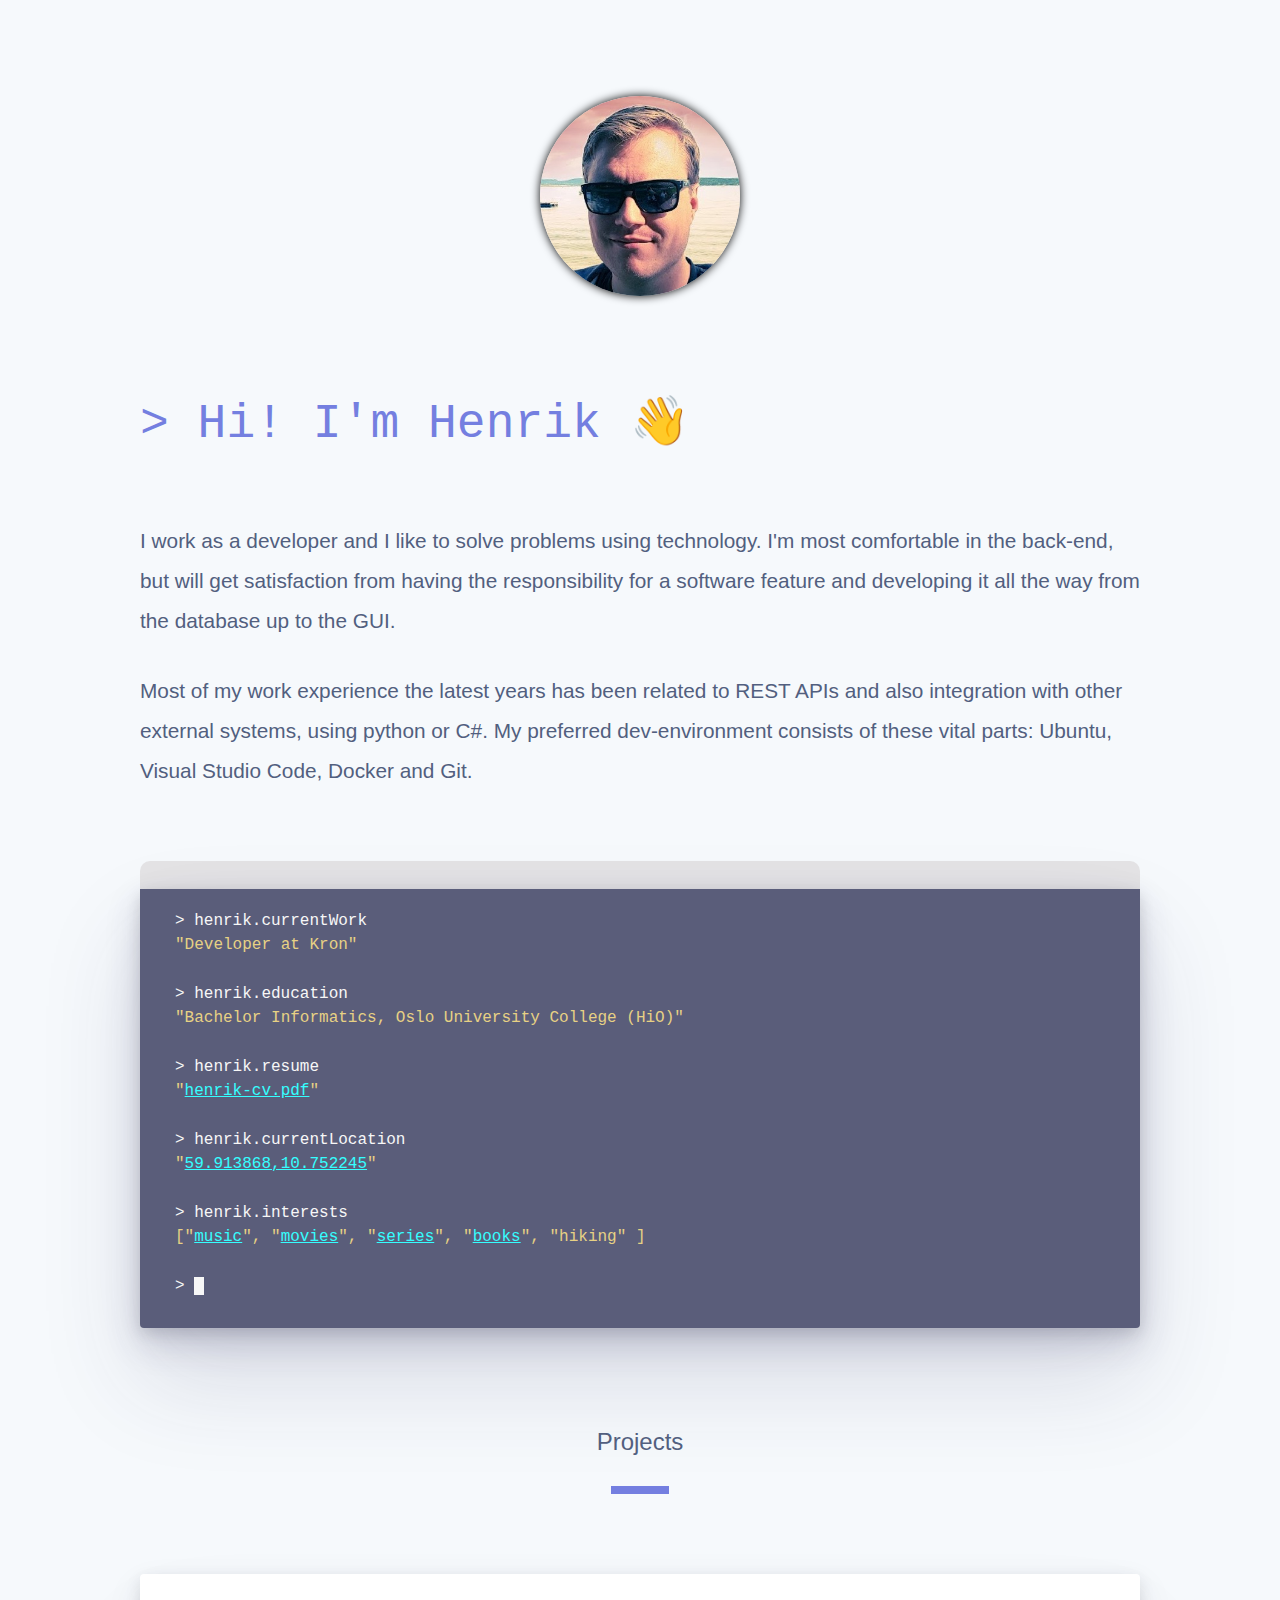
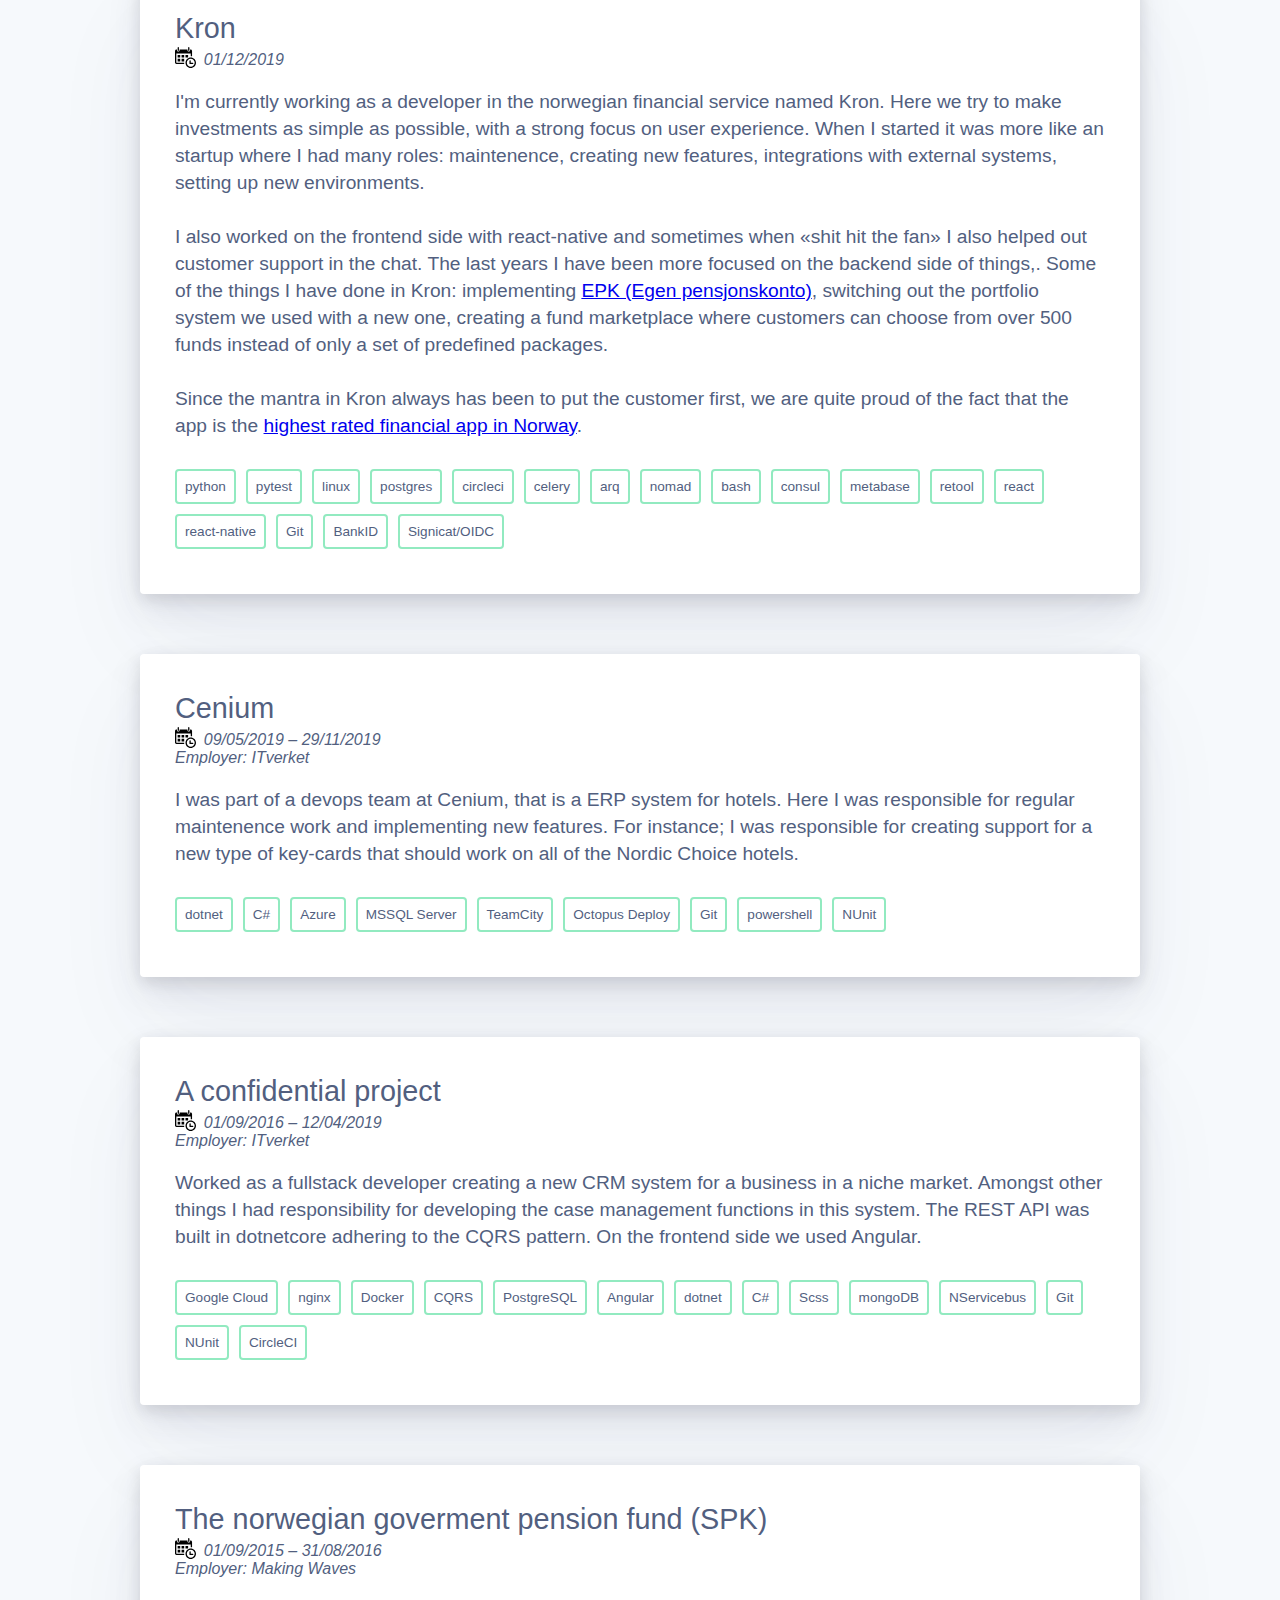
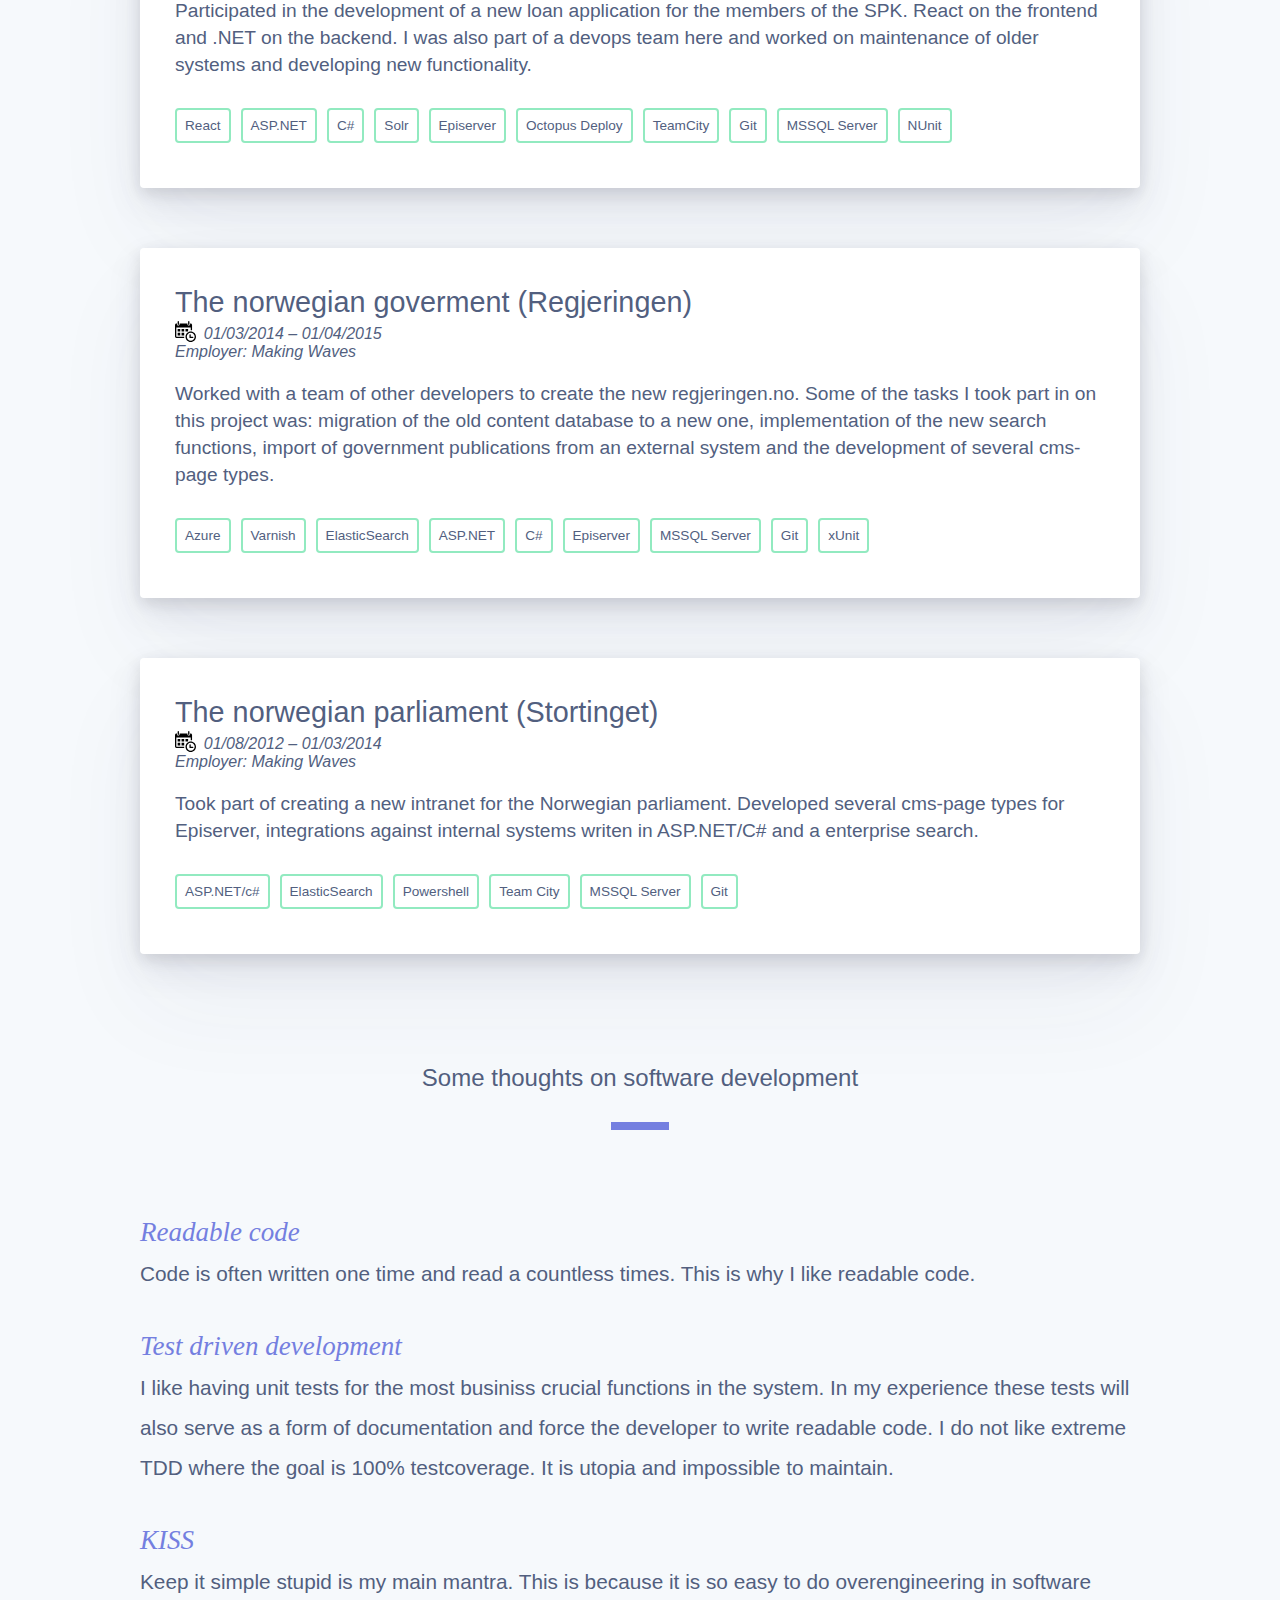
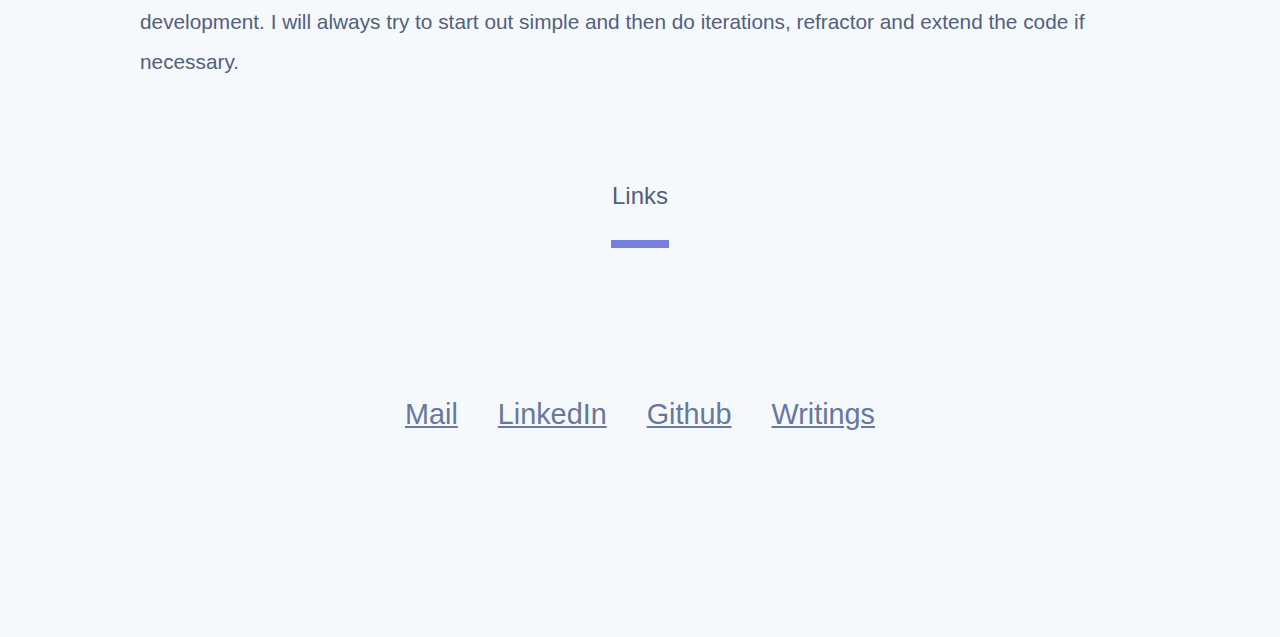
==== index.html @ 78d70c30 "new build of static content" ====
<!doctype html><html lang="en"><head><script async src="https://www.googletagmanager.com/gtag/js?id=UA-155732908-1"></script><script>function gtag(){dataLayer.push(arguments)}window.dataLayer=window.dataLayer||[],gtag("js",new Date),gtag("config","UA-155732908-1")</script><meta charset="utf-8"/><link rel="shortcut icon" href="/favicon.ico"/><meta name="viewport" content="width=device-width,initial-scale=1"/><meta name="theme-color" content="#000000"/><meta name="description" content="Henrik Molnes"/><link rel="apple-touch-icon" href="logo192.png"/><link rel="manifest" href="/manifest.json"/><title>Henrik Molnes</title><link href="/static/css/main.7a5c6216.chunk.css" rel="stylesheet"></head><body><noscript>You need to enable JavaScript to run this app.</noscript><div id="root"></div><script>!function(a){function e(e){for(var r,t,n=e[0],o=e[1],u=e[2],p=0,l=[];p<n.length;p++)t=n[p],Object.prototype.hasOwnProperty.call(i,t)&&i[t]&&l.push(i[t][0]),i[t]=0;for(r in o)Object.prototype.hasOwnProperty.call(o,r)&&(a[r]=o[r]);for(s&&s(e);l.length;)l.shift()();return c.push.apply(c,u||[]),f()}function f(){for(var e,r=0;r<c.length;r++){for(var t=c[r],n=!0,o=1;o<t.length;o++){var u=t[o];0!==i[u]&&(n=!1)}n&&(c.splice(r--,1),e=p(p.s=t[0]))}return e}var t={},i={1:0},c=[];function p(e){if(t[e])return t[e].exports;var r=t[e]={i:e,l:!1,exports:{}};return a[e].call(r.exports,r,r.exports,p),r.l=!0,r.exports}p.m=a,p.c=t,p.d=function(e,r,t){p.o(e,r)||Object.defineProperty(e,r,{enumerable:!0,get:t})},p.r=function(e){"undefined"!=typeof Symbol&&Symbol.toStringTag&&Object.defineProperty(e,Symbol.toStringTag,{value:"Module"}),Object.defineProperty(e,"__esModule",{value:!0})},p.t=function(r,e){if(1&e&&(r=p(r)),8&e)return r;if(4&e&&"object"==typeof r&&r&&r.__esModule)return r;var t=Object.create(null);if(p.r(t),Object.defineProperty(t,"default",{enumerable:!0,value:r}),2&e&&"string"!=typeof r)for(var n in r)p.d(t,n,function(e){return r[e]}.bind(null,n));return t},p.n=function(e){var r=e&&e.__esModule?function(){return e.default}:function(){return e};return p.d(r,"a",r),r},p.o=function(e,r){return Object.prototype.hasOwnProperty.call(e,r)},p.p="/";var r=window["webpackJsonpmy-app"]=window["webpackJsonpmy-app"]||[],n=r.push.bind(r);r.push=e,r=r.slice();for(var o=0;o<r.length;o++)e(r[o]);var s=n;f()}([])</script><script src="/static/js/2.5d65bece.chunk.js"></script><script src="/static/js/main.c2dc3119.chunk.js"></script></body></html>
---- static/css/main.7a5c6216.chunk.css ----
body{background-color:#f6f9fc}.App{max-width:1000px;margin:0 auto;padding:0 40px}@media (min-width:320px) and (max-width:480px){.App{padding:0 15px}}.header{font-family:Monaco,Consolas,Lucida Console,monospace;font-size:3em;color:#747fe0;margin-bottom:7%}.intro,.intro>p{font-family:Camphor,Open Sans,Segoe UI,sans-serif;font-weight:400;line-height:40px;color:#525f7f;margin:80px 0}.intro{font-size:1.3em}.intro-sub{font-weight:400;font-size:1.3em;line-height:40px}.intro-sub,h2{font-family:Camphor,Open Sans,Segoe UI,sans-serif;color:#525f7f}h2{font-weight:500;font-size:1.5em;text-align:center;padding-top:50px;margin-top:50px;margin-bottom:80px}h2:after{content:" ";border:4px solid #747fe0;display:block;margin:30px auto 0;width:50px}.face{border-radius:50%;width:20%;display:block;margin:6em auto;box-shadow:0 0 10px #000}@media (min-width:320px) and (max-width:480px){.face{width:45%;margin-top:4em}}@media (min-width:481px) and (max-width:1000px){.face{width:30%;margin-top:4em}}.face:hover{-webkit-filter:blur(5px);filter:blur(5px)}.intro-sub>h3{color:#747fe0;font-family:"Droid serif",serif;font-size:1.3em;font-weight:400;font-style:italic;line-height:44px}.terminal{margin-top:7%}.terminal-header{height:28px;background-color:#e4e3e5;border-radius:10px 10px 0 0;display:flex;justify-content:flex-start;align-items:center}.terminal-container{background-color:#5a5d7a;border-radius:0 0 4px 4px;box-shadow:0 50px 100px rgba(50,50,93,.15),0 15px 35px rgba(50,50,93,.2),0 5px 15px rgba(0,0,0,.12);font-family:Monaco,Consolas,Lucida Console,monospace;padding-bottom:.5%;padding-top:2%}.terminal-line{margin-bottom:25px;margin-left:35px;margin-right:35px;line-height:24px}.terminal-command:before{content:">\A0"}.terminal-command{color:#f7f7f7}.terminal-print{color:#e7d184}.terminal-print a{color:#35feff}.terminal-print a:hover{color:#747fe0}.char{background:#f7f7f7;-webkit-animation:blinker 1.2s linear infinite;animation:blinker 1.2s linear infinite}@-webkit-keyframes blinker{50%{opacity:0}}@keyframes blinker{50%{opacity:0}}.projects{font-family:Camphor,Open Sans,Segoe UI,sans-serif}.project{position:relative;flex-direction:row;justify-content:flex-end;margin-bottom:60px;background-color:#fff;border-radius:4px;box-shadow:0 50px 100px rgba(50,50,93,.05),0 15px 35px rgba(50,50,93,.1),0 5px 15px rgba(0,0,0,.1);overflow:hidden;width:100%;padding:35px;box-sizing:border-box}.project .technologies{display:flex;flex-wrap:wrap}.project .technologies span{border-radius:4px;border:2px solid #92eac0;padding:8px;margin-right:10px;margin-bottom:10px;font-family:Camphor,Open Sans,Segoe UI,sans-serif;font-size:.85em;color:#525f7f}p{margin-bottom:30px;line-height:27px;color:#525f7f;font-size:1.2em}.date,.employer{color:#525f7f;font-style:italic;font-size:1em}h3{font-weight:500;font-size:1.8em;line-height:38px;color:#525f7f;margin-top:0;margin-bottom:0}.calendar-icon{width:1.3em;vertical-align:text-bottom;margin-right:.5em}.links{font-family:Camphor,Open Sans,Segoe UI,sans-serif;font-size:1.2em;text-align:center;margin-top:150px;padding-bottom:200px;justify-content:center}.links a{margin-right:2%;text-decoration:underline;font-size:1.5em;margin-left:2%;display:inline-block}.links a,.links a:visited{color:#68779d}.links a:hover{color:#747fe0;-webkit-text-decoration-style:double;text-decoration-style:double}.links a:active{color:#000}.links div{margin-bottom:3%}
/*# sourceMappingURL=main.7a5c6216.chunk.css.map */
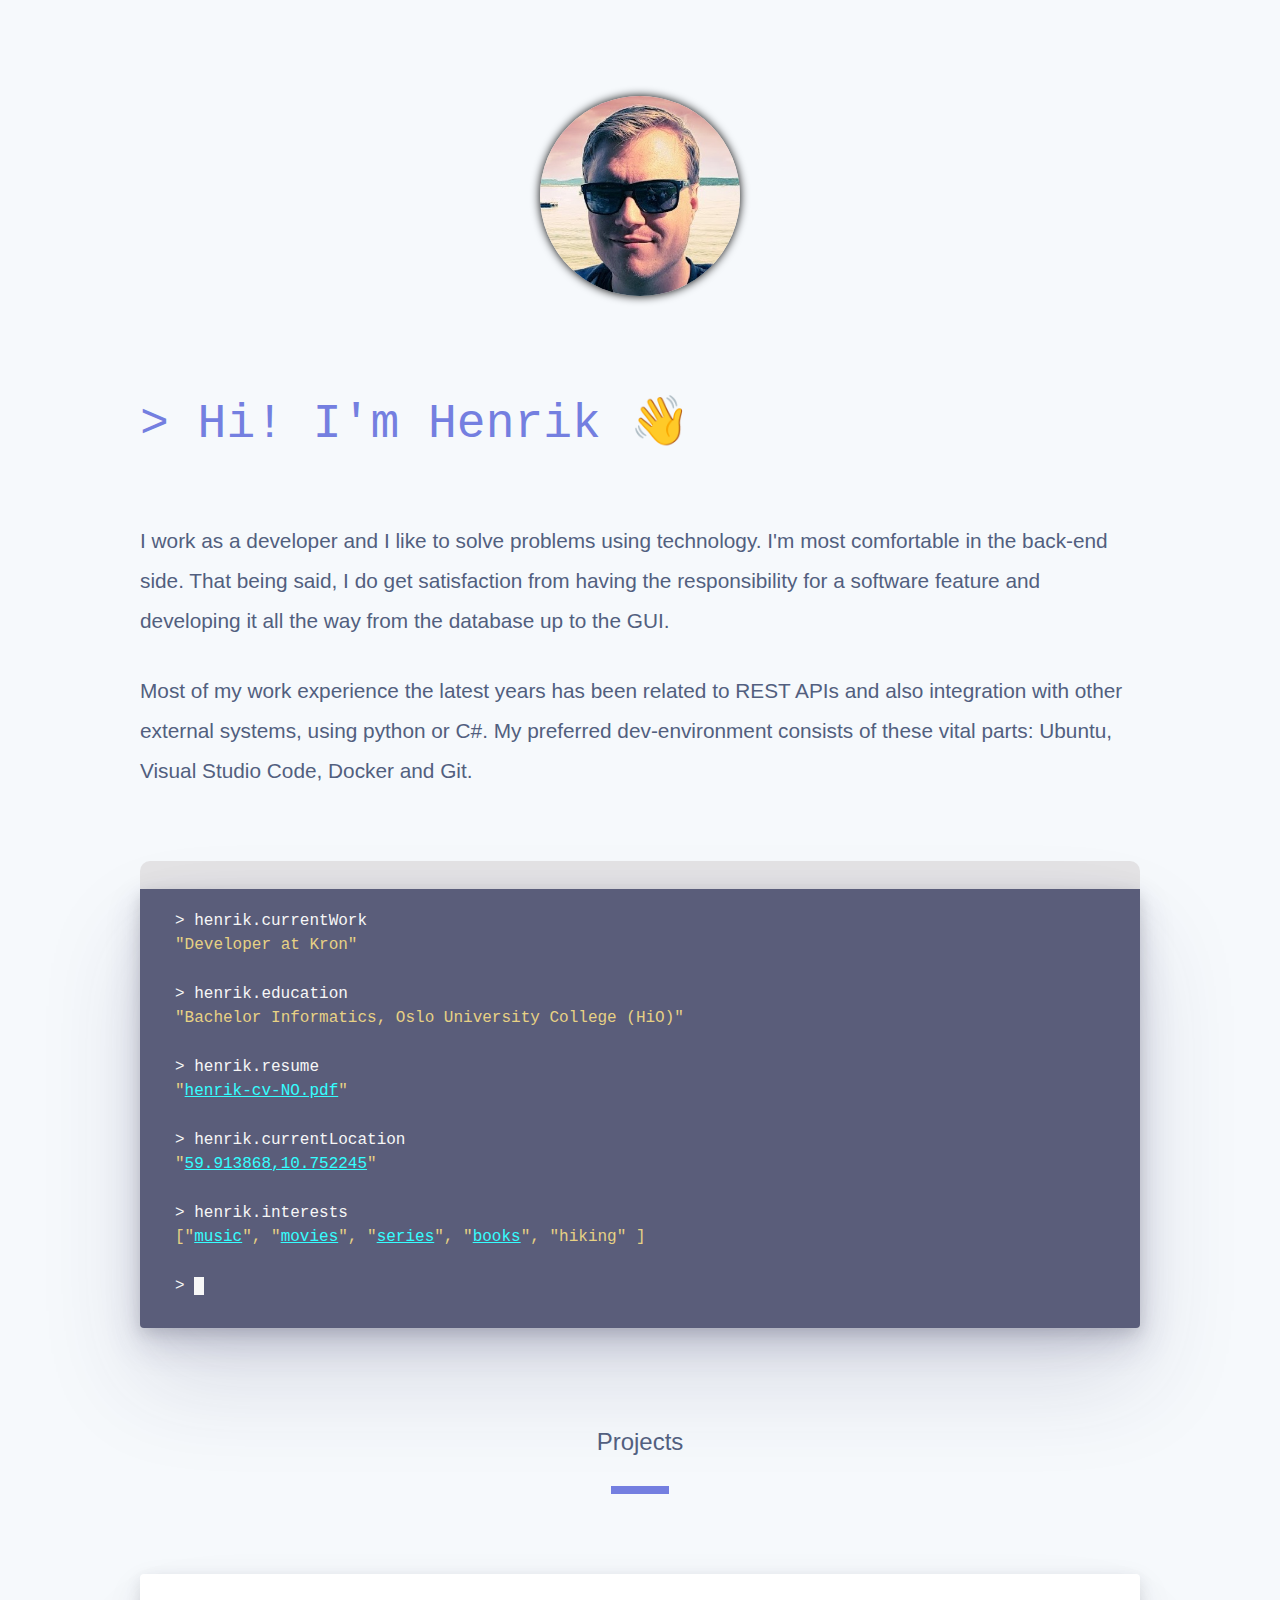
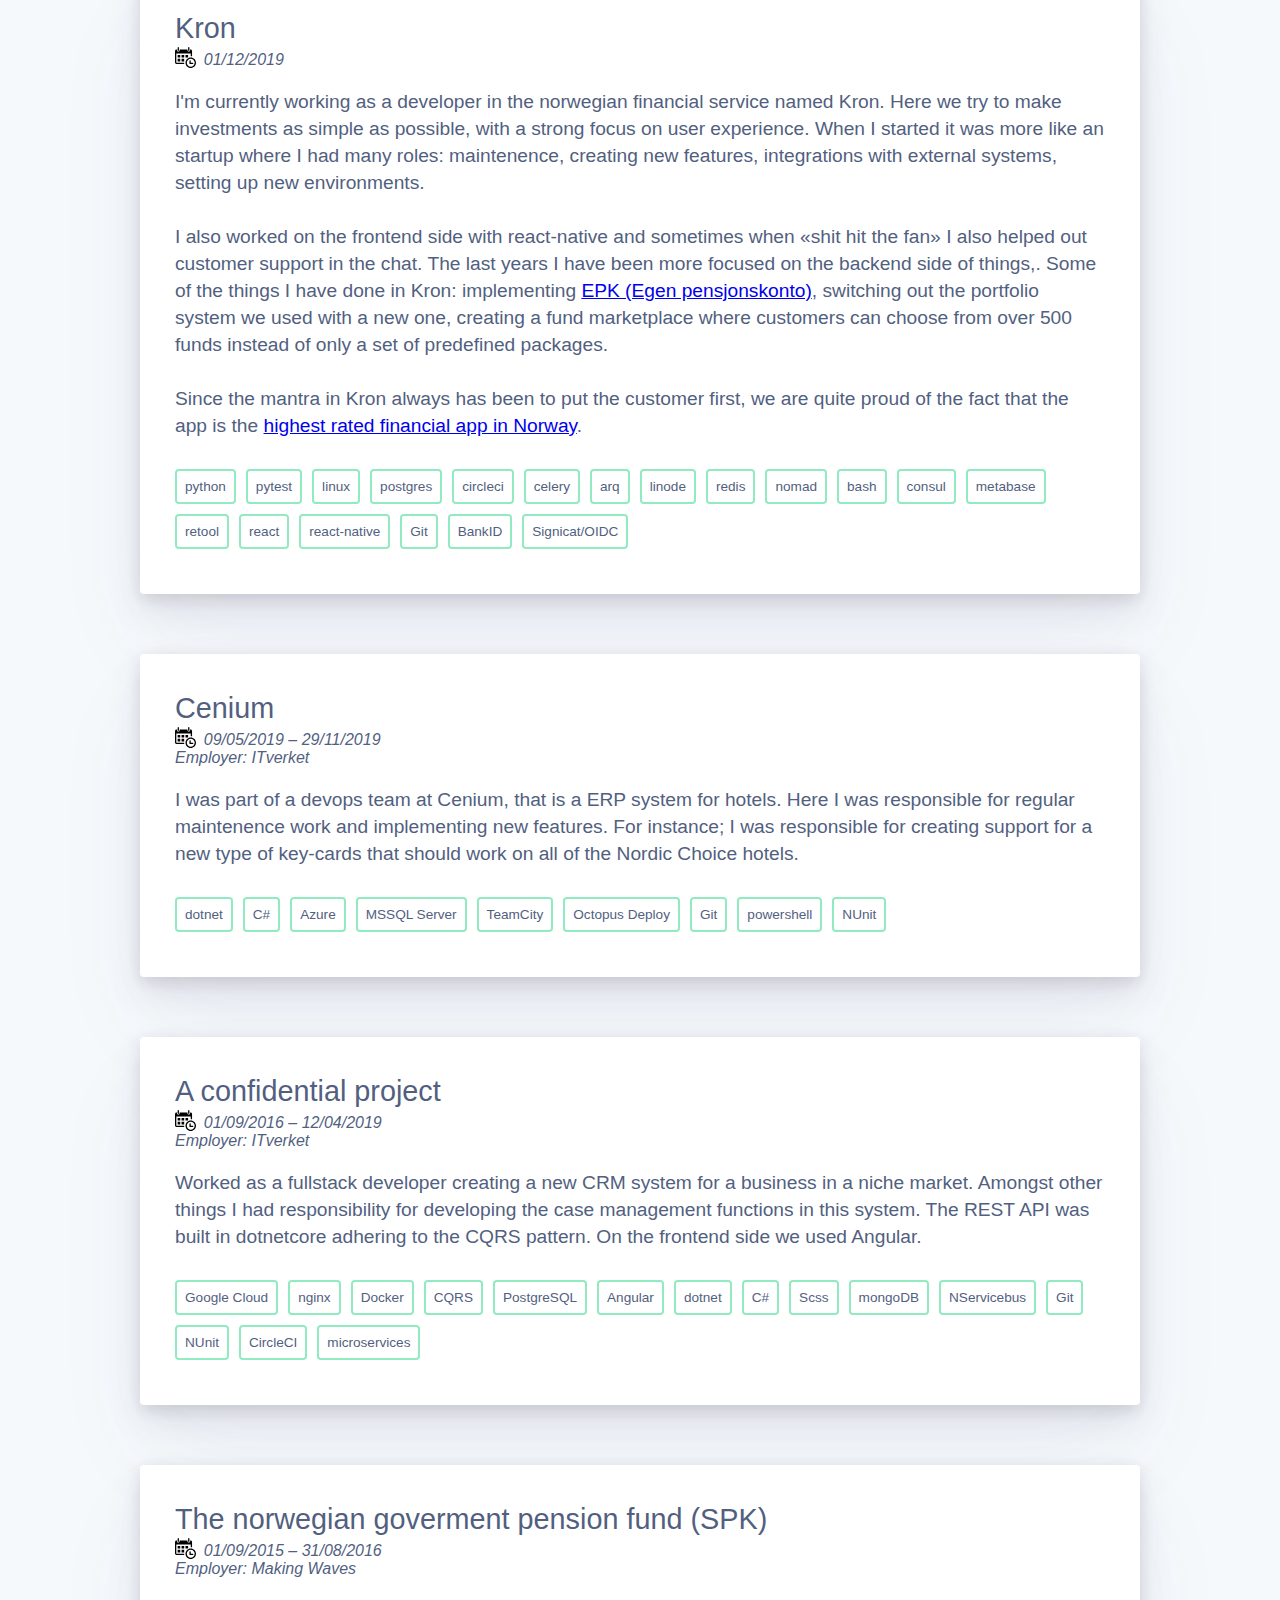
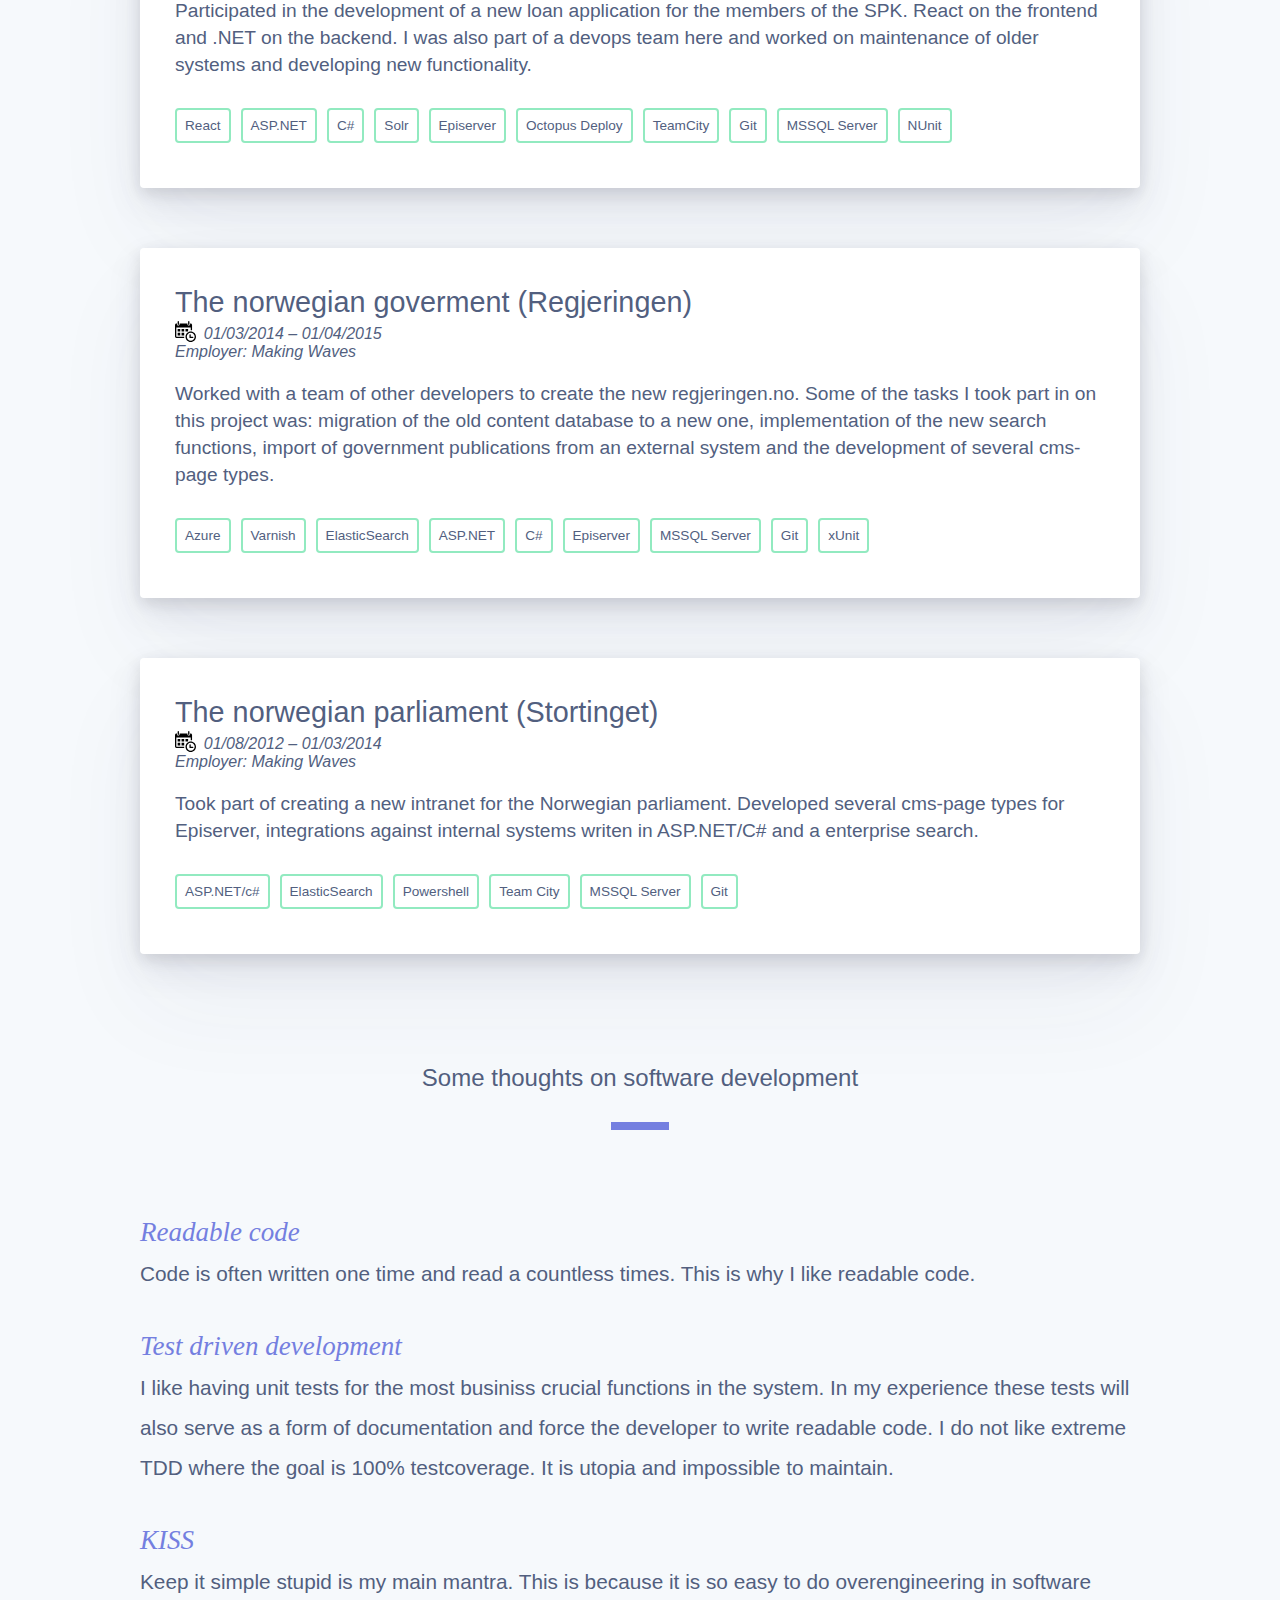
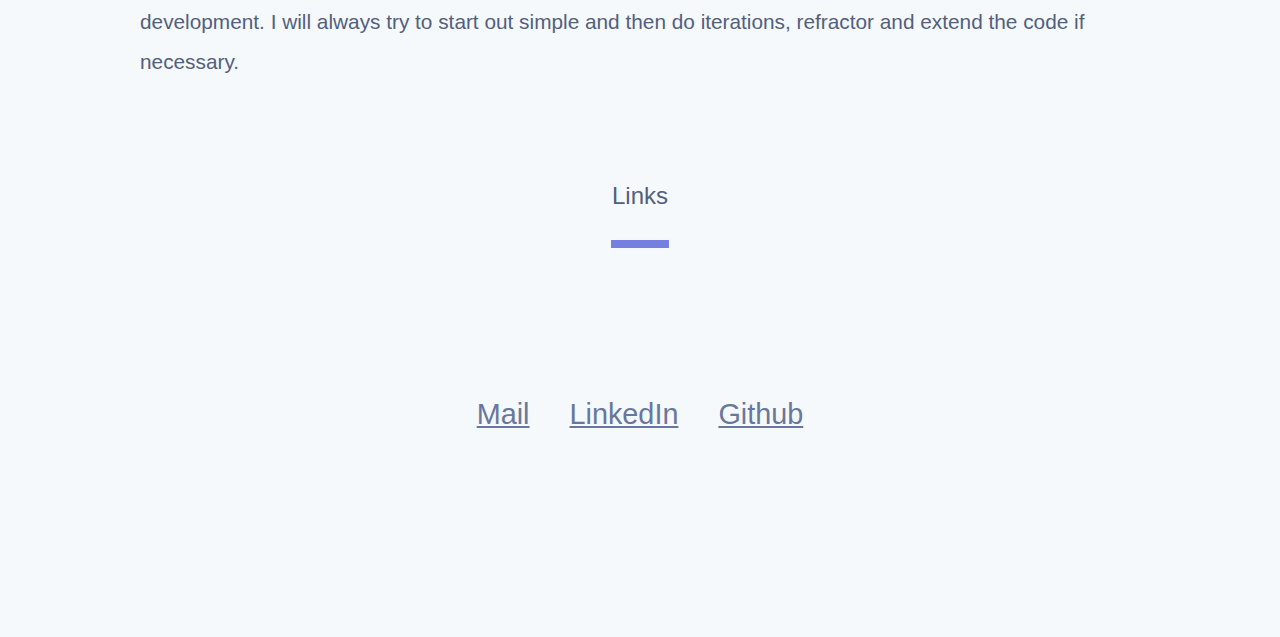
==== commit e6c99e5d: "new build of static content" ====
--- a/index.html
+++ b/index.html
@@ -1 +1 @@
-<!doctype html><html lang="en"><head><script async src="https://www.googletagmanager.com/gtag/js?id=UA-155732908-1"></script><script>function gtag(){dataLayer.push(arguments)}window.dataLayer=window.dataLayer||[],gtag("js",new Date),gtag("config","UA-155732908-1")</script><meta charset="utf-8"/><link rel="shortcut icon" href="/favicon.ico"/><meta name="viewport" content="width=device-width,initial-scale=1"/><meta name="theme-color" content="#000000"/><meta name="description" content="Henrik Molnes"/><link rel="apple-touch-icon" href="logo192.png"/><link rel="manifest" href="/manifest.json"/><title>Henrik Molnes</title><link href="/static/css/main.7a5c6216.chunk.css" rel="stylesheet"></head><body><noscript>You need to enable JavaScript to run this app.</noscript><div id="root"></div><script>!function(a){function e(e){for(var r,t,n=e[0],o=e[1],u=e[2],p=0,l=[];p<n.length;p++)t=n[p],Object.prototype.hasOwnProperty.call(i,t)&&i[t]&&l.push(i[t][0]),i[t]=0;for(r in o)Object.prototype.hasOwnProperty.call(o,r)&&(a[r]=o[r]);for(s&&s(e);l.length;)l.shift()();return c.push.apply(c,u||[]),f()}function f(){for(var e,r=0;r<c.length;r++){for(var t=c[r],n=!0,o=1;o<t.length;o++){var u=t[o];0!==i[u]&&(n=!1)}n&&(c.splice(r--,1),e=p(p.s=t[0]))}return e}var t={},i={1:0},c=[];function p(e){if(t[e])return t[e].exports;var r=t[e]={i:e,l:!1,exports:{}};return a[e].call(r.exports,r,r.exports,p),r.l=!0,r.exports}p.m=a,p.c=t,p.d=function(e,r,t){p.o(e,r)||Object.defineProperty(e,r,{enumerable:!0,get:t})},p.r=function(e){"undefined"!=typeof Symbol&&Symbol.toStringTag&&Object.defineProperty(e,Symbol.toStringTag,{value:"Module"}),Object.defineProperty(e,"__esModule",{value:!0})},p.t=function(r,e){if(1&e&&(r=p(r)),8&e)return r;if(4&e&&"object"==typeof r&&r&&r.__esModule)return r;var t=Object.create(null);if(p.r(t),Object.defineProperty(t,"default",{enumerable:!0,value:r}),2&e&&"string"!=typeof r)for(var n in r)p.d(t,n,function(e){return r[e]}.bind(null,n));return t},p.n=function(e){var r=e&&e.__esModule?function(){return e.default}:function(){return e};return p.d(r,"a",r),r},p.o=function(e,r){return Object.prototype.hasOwnProperty.call(e,r)},p.p="/";var r=window["webpackJsonpmy-app"]=window["webpackJsonpmy-app"]||[],n=r.push.bind(r);r.push=e,r=r.slice();for(var o=0;o<r.length;o++)e(r[o]);var s=n;f()}([])</script><script src="/static/js/2.5d65bece.chunk.js"></script><script src="/static/js/main.c2dc3119.chunk.js"></script></body></html>+<!doctype html><html lang="en"><head><script async src="https://www.googletagmanager.com/gtag/js?id=UA-155732908-1"></script><script>function gtag(){dataLayer.push(arguments)}window.dataLayer=window.dataLayer||[],gtag("js",new Date),gtag("config","UA-155732908-1")</script><meta charset="utf-8"/><link rel="shortcut icon" href="/favicon.ico"/><meta name="viewport" content="width=device-width,initial-scale=1"/><meta name="theme-color" content="#000000"/><meta name="description" content="Henrik Molnes"/><link rel="apple-touch-icon" href="logo192.png"/><link rel="manifest" href="/manifest.json"/><title>Henrik Molnes</title><link href="/static/css/main.7a5c6216.chunk.css" rel="stylesheet"></head><body><noscript>You need to enable JavaScript to run this app.</noscript><div id="root"></div><script>!function(a){function e(e){for(var r,t,n=e[0],o=e[1],u=e[2],p=0,l=[];p<n.length;p++)t=n[p],Object.prototype.hasOwnProperty.call(i,t)&&i[t]&&l.push(i[t][0]),i[t]=0;for(r in o)Object.prototype.hasOwnProperty.call(o,r)&&(a[r]=o[r]);for(s&&s(e);l.length;)l.shift()();return c.push.apply(c,u||[]),f()}function f(){for(var e,r=0;r<c.length;r++){for(var t=c[r],n=!0,o=1;o<t.length;o++){var u=t[o];0!==i[u]&&(n=!1)}n&&(c.splice(r--,1),e=p(p.s=t[0]))}return e}var t={},i={1:0},c=[];function p(e){if(t[e])return t[e].exports;var r=t[e]={i:e,l:!1,exports:{}};return a[e].call(r.exports,r,r.exports,p),r.l=!0,r.exports}p.m=a,p.c=t,p.d=function(e,r,t){p.o(e,r)||Object.defineProperty(e,r,{enumerable:!0,get:t})},p.r=function(e){"undefined"!=typeof Symbol&&Symbol.toStringTag&&Object.defineProperty(e,Symbol.toStringTag,{value:"Module"}),Object.defineProperty(e,"__esModule",{value:!0})},p.t=function(r,e){if(1&e&&(r=p(r)),8&e)return r;if(4&e&&"object"==typeof r&&r&&r.__esModule)return r;var t=Object.create(null);if(p.r(t),Object.defineProperty(t,"default",{enumerable:!0,value:r}),2&e&&"string"!=typeof r)for(var n in r)p.d(t,n,function(e){return r[e]}.bind(null,n));return t},p.n=function(e){var r=e&&e.__esModule?function(){return e.default}:function(){return e};return p.d(r,"a",r),r},p.o=function(e,r){return Object.prototype.hasOwnProperty.call(e,r)},p.p="/";var r=window["webpackJsonpmy-app"]=window["webpackJsonpmy-app"]||[],n=r.push.bind(r);r.push=e,r=r.slice();for(var o=0;o<r.length;o++)e(r[o]);var s=n;f()}([])</script><script src="/static/js/2.5d65bece.chunk.js"></script><script src="/static/js/main.3d76c04a.chunk.js"></script></body></html>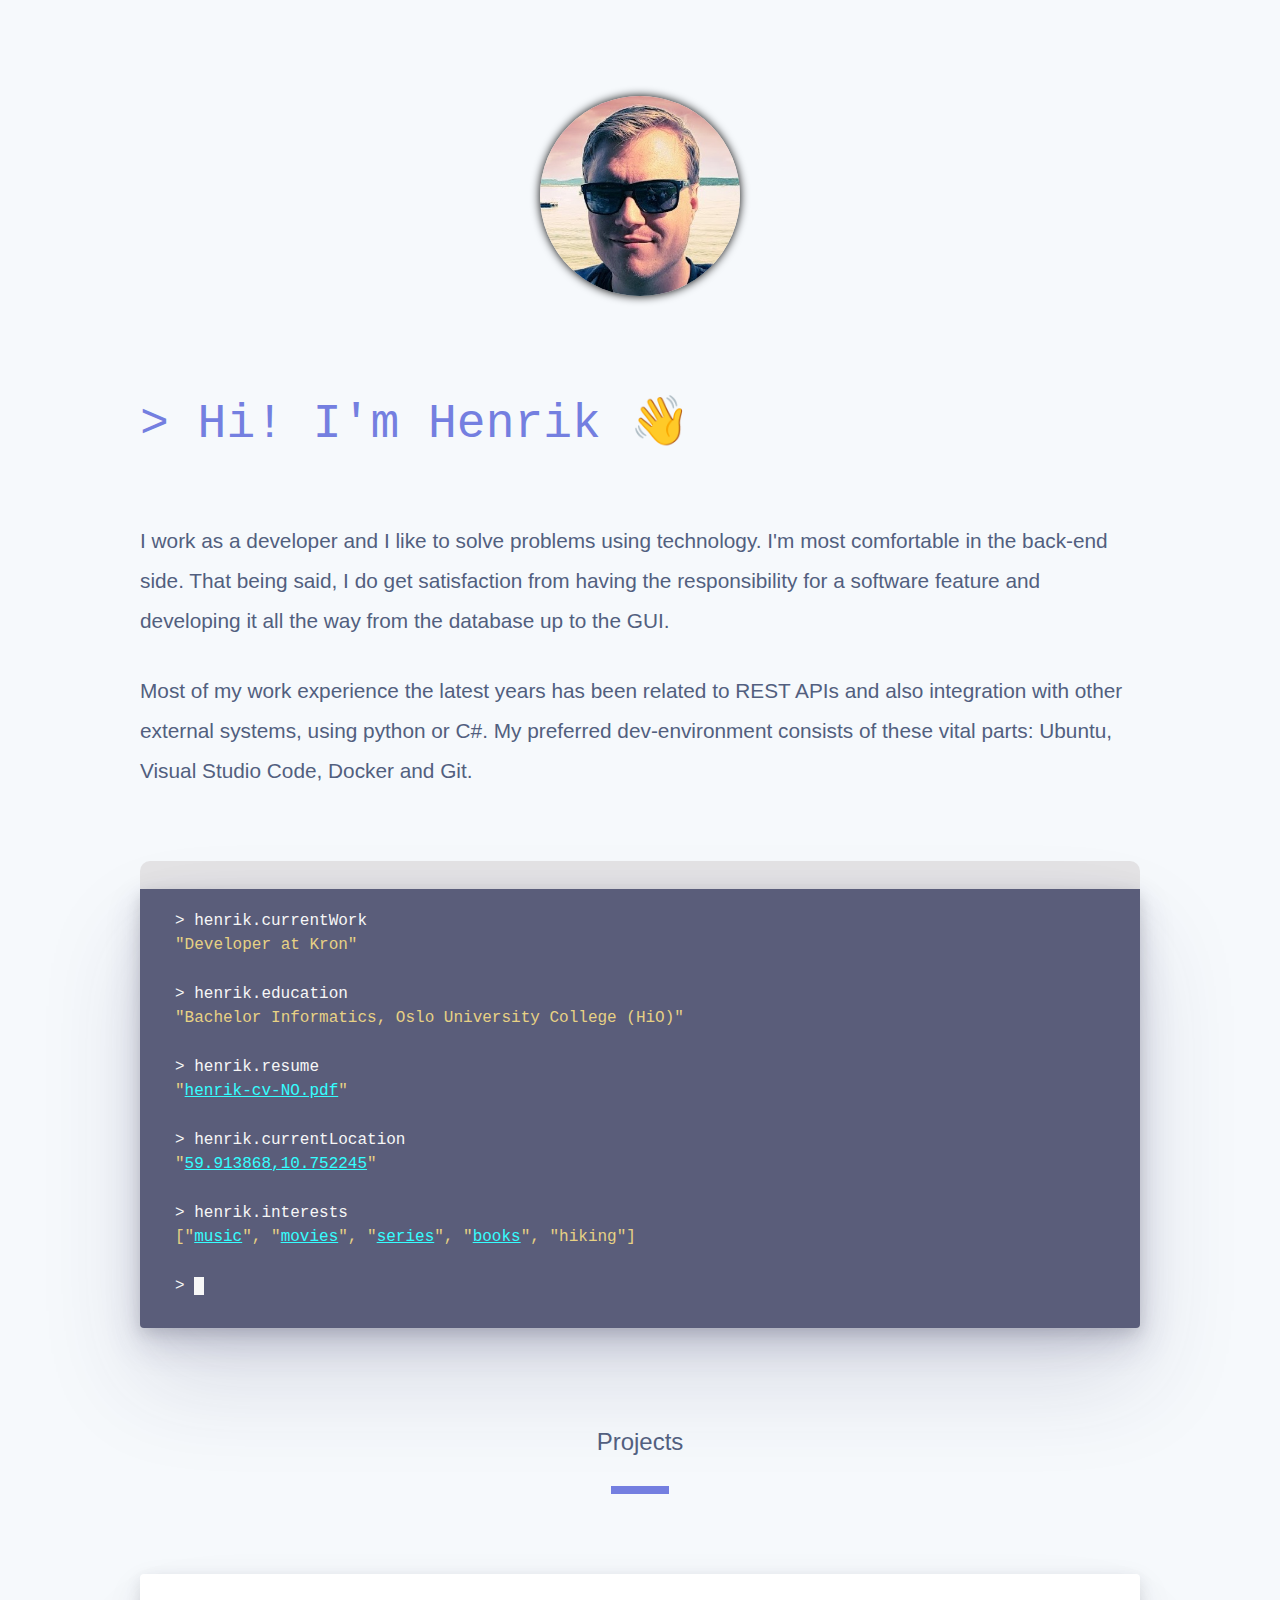
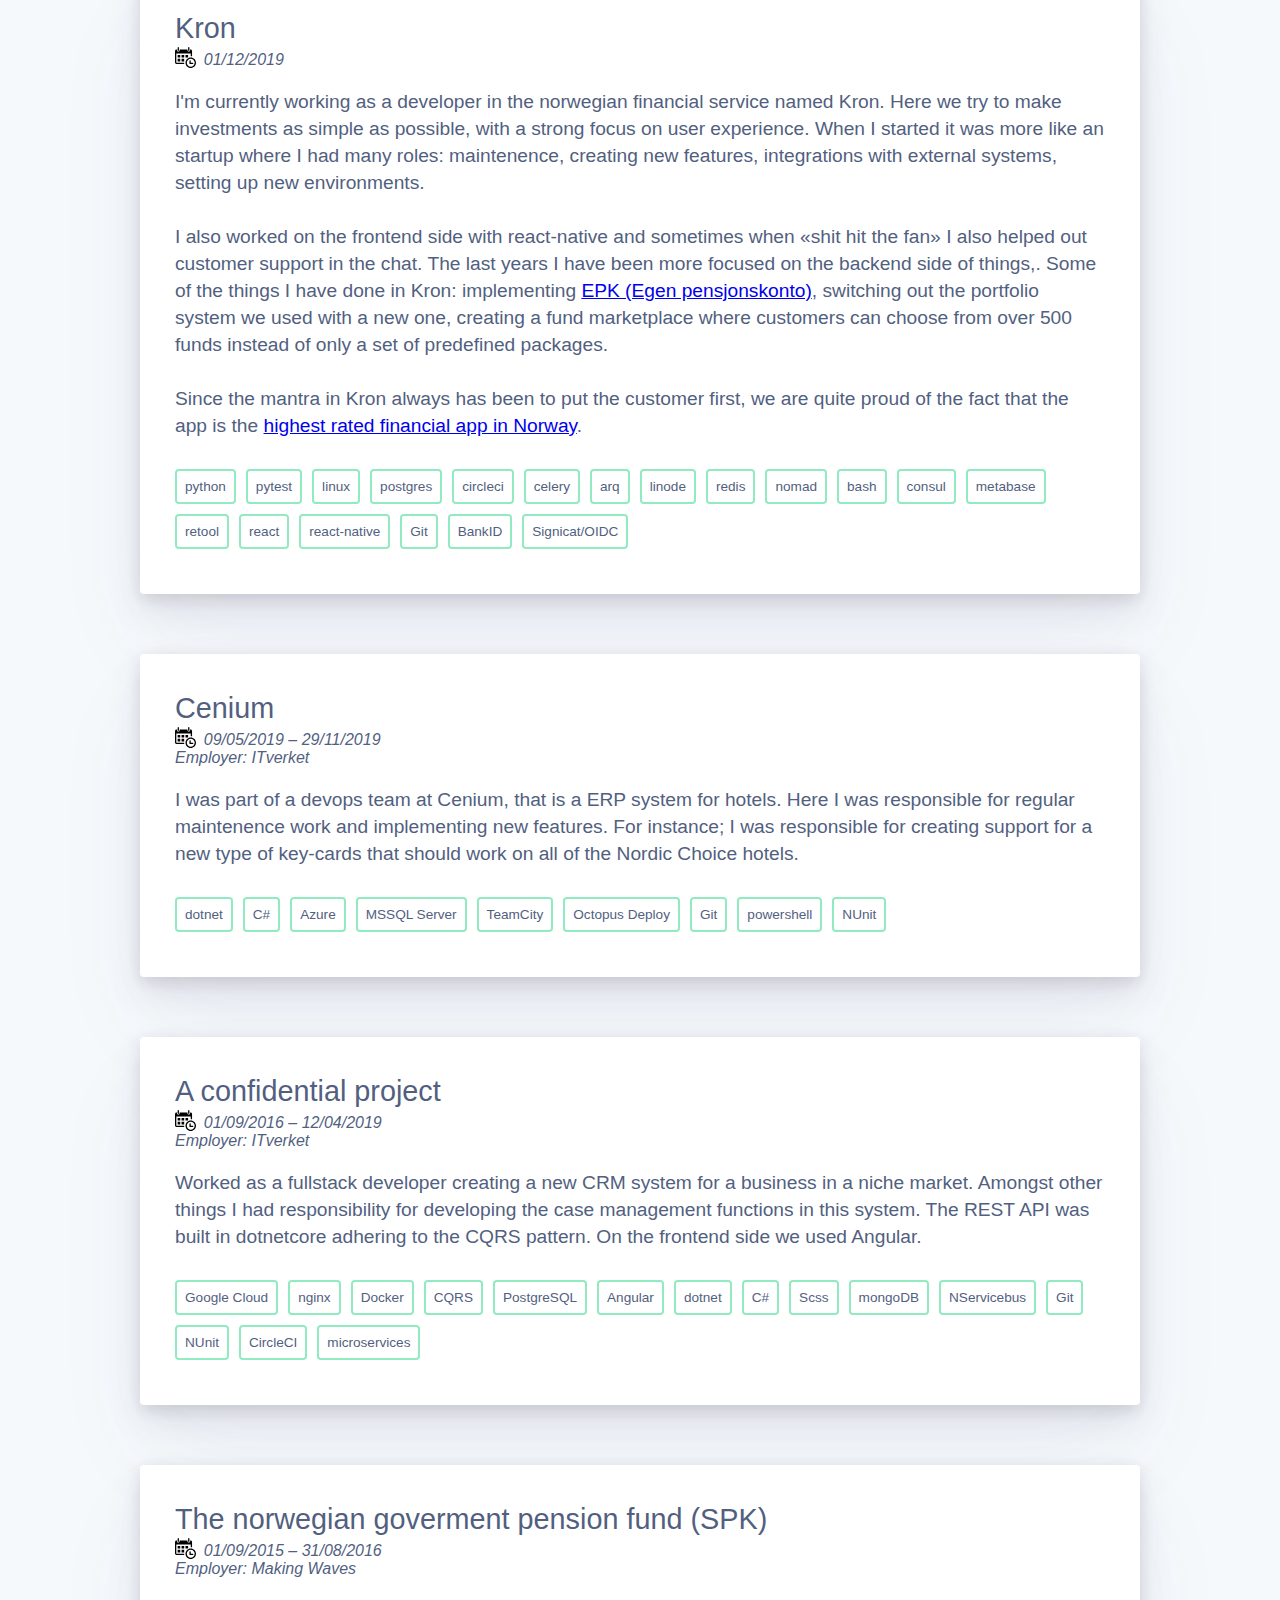
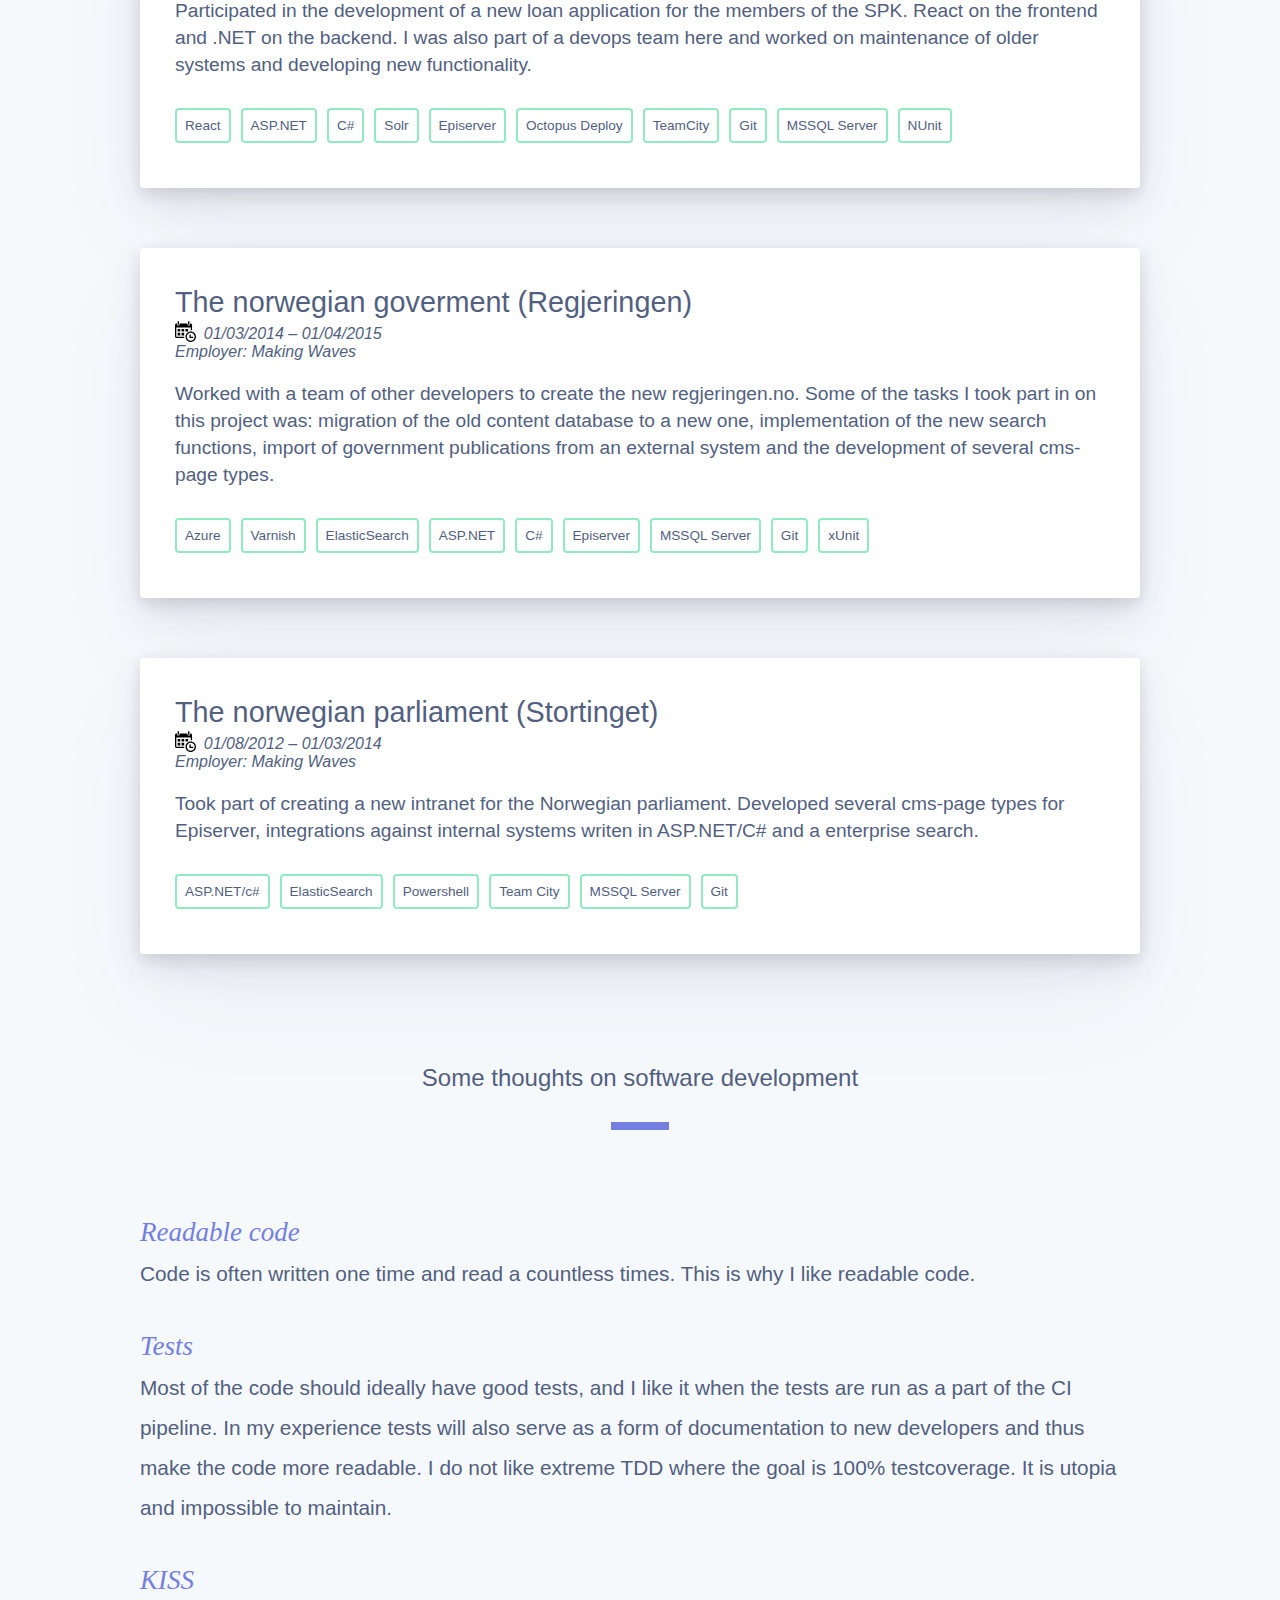
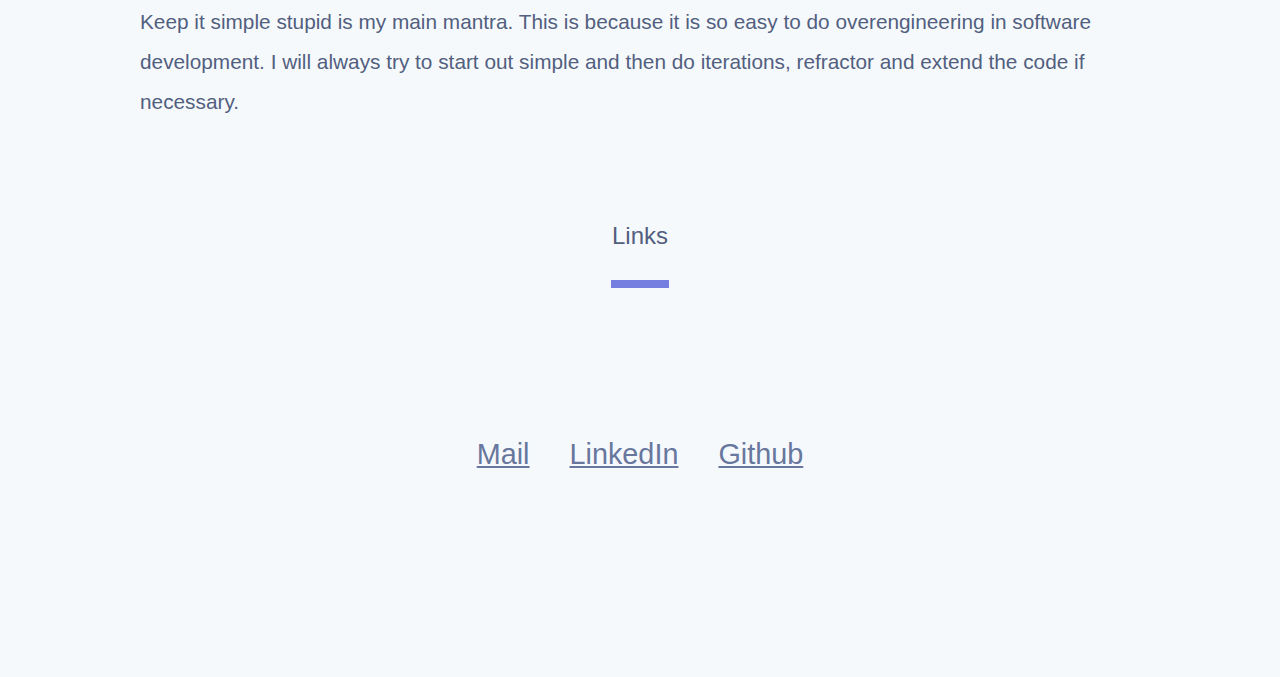
==== commit 0e5a8bc4: "new build of static content" ====
--- a/index.html
+++ b/index.html
@@ -1 +1 @@
-<!doctype html><html lang="en"><head><script async src="https://www.googletagmanager.com/gtag/js?id=UA-155732908-1"></script><script>function gtag(){dataLayer.push(arguments)}window.dataLayer=window.dataLayer||[],gtag("js",new Date),gtag("config","UA-155732908-1")</script><meta charset="utf-8"/><link rel="shortcut icon" href="/favicon.ico"/><meta name="viewport" content="width=device-width,initial-scale=1"/><meta name="theme-color" content="#000000"/><meta name="description" content="Henrik Molnes"/><link rel="apple-touch-icon" href="logo192.png"/><link rel="manifest" href="/manifest.json"/><title>Henrik Molnes</title><link href="/static/css/main.7a5c6216.chunk.css" rel="stylesheet"></head><body><noscript>You need to enable JavaScript to run this app.</noscript><div id="root"></div><script>!function(a){function e(e){for(var r,t,n=e[0],o=e[1],u=e[2],p=0,l=[];p<n.length;p++)t=n[p],Object.prototype.hasOwnProperty.call(i,t)&&i[t]&&l.push(i[t][0]),i[t]=0;for(r in o)Object.prototype.hasOwnProperty.call(o,r)&&(a[r]=o[r]);for(s&&s(e);l.length;)l.shift()();return c.push.apply(c,u||[]),f()}function f(){for(var e,r=0;r<c.length;r++){for(var t=c[r],n=!0,o=1;o<t.length;o++){var u=t[o];0!==i[u]&&(n=!1)}n&&(c.splice(r--,1),e=p(p.s=t[0]))}return e}var t={},i={1:0},c=[];function p(e){if(t[e])return t[e].exports;var r=t[e]={i:e,l:!1,exports:{}};return a[e].call(r.exports,r,r.exports,p),r.l=!0,r.exports}p.m=a,p.c=t,p.d=function(e,r,t){p.o(e,r)||Object.defineProperty(e,r,{enumerable:!0,get:t})},p.r=function(e){"undefined"!=typeof Symbol&&Symbol.toStringTag&&Object.defineProperty(e,Symbol.toStringTag,{value:"Module"}),Object.defineProperty(e,"__esModule",{value:!0})},p.t=function(r,e){if(1&e&&(r=p(r)),8&e)return r;if(4&e&&"object"==typeof r&&r&&r.__esModule)return r;var t=Object.create(null);if(p.r(t),Object.defineProperty(t,"default",{enumerable:!0,value:r}),2&e&&"string"!=typeof r)for(var n in r)p.d(t,n,function(e){return r[e]}.bind(null,n));return t},p.n=function(e){var r=e&&e.__esModule?function(){return e.default}:function(){return e};return p.d(r,"a",r),r},p.o=function(e,r){return Object.prototype.hasOwnProperty.call(e,r)},p.p="/";var r=window["webpackJsonpmy-app"]=window["webpackJsonpmy-app"]||[],n=r.push.bind(r);r.push=e,r=r.slice();for(var o=0;o<r.length;o++)e(r[o]);var s=n;f()}([])</script><script src="/static/js/2.5d65bece.chunk.js"></script><script src="/static/js/main.3d76c04a.chunk.js"></script></body></html>+<!doctype html><html lang="en"><head><script async src="https://www.googletagmanager.com/gtag/js?id=UA-155732908-1"></script><script>function gtag(){dataLayer.push(arguments)}window.dataLayer=window.dataLayer||[],gtag("js",new Date),gtag("config","UA-155732908-1")</script><meta charset="utf-8"/><link rel="shortcut icon" href="/favicon.ico"/><meta name="viewport" content="width=device-width,initial-scale=1"/><meta name="theme-color" content="#000000"/><meta name="description" content="Henrik Molnes"/><link rel="apple-touch-icon" href="logo192.png"/><link rel="manifest" href="/manifest.json"/><title>Henrik Molnes</title><link href="/static/css/main.7a5c6216.chunk.css" rel="stylesheet"></head><body><noscript>You need to enable JavaScript to run this app.</noscript><div id="root"></div><script>!function(a){function e(e){for(var r,t,n=e[0],o=e[1],u=e[2],p=0,l=[];p<n.length;p++)t=n[p],Object.prototype.hasOwnProperty.call(i,t)&&i[t]&&l.push(i[t][0]),i[t]=0;for(r in o)Object.prototype.hasOwnProperty.call(o,r)&&(a[r]=o[r]);for(s&&s(e);l.length;)l.shift()();return c.push.apply(c,u||[]),f()}function f(){for(var e,r=0;r<c.length;r++){for(var t=c[r],n=!0,o=1;o<t.length;o++){var u=t[o];0!==i[u]&&(n=!1)}n&&(c.splice(r--,1),e=p(p.s=t[0]))}return e}var t={},i={1:0},c=[];function p(e){if(t[e])return t[e].exports;var r=t[e]={i:e,l:!1,exports:{}};return a[e].call(r.exports,r,r.exports,p),r.l=!0,r.exports}p.m=a,p.c=t,p.d=function(e,r,t){p.o(e,r)||Object.defineProperty(e,r,{enumerable:!0,get:t})},p.r=function(e){"undefined"!=typeof Symbol&&Symbol.toStringTag&&Object.defineProperty(e,Symbol.toStringTag,{value:"Module"}),Object.defineProperty(e,"__esModule",{value:!0})},p.t=function(r,e){if(1&e&&(r=p(r)),8&e)return r;if(4&e&&"object"==typeof r&&r&&r.__esModule)return r;var t=Object.create(null);if(p.r(t),Object.defineProperty(t,"default",{enumerable:!0,value:r}),2&e&&"string"!=typeof r)for(var n in r)p.d(t,n,function(e){return r[e]}.bind(null,n));return t},p.n=function(e){var r=e&&e.__esModule?function(){return e.default}:function(){return e};return p.d(r,"a",r),r},p.o=function(e,r){return Object.prototype.hasOwnProperty.call(e,r)},p.p="/";var r=window["webpackJsonpmy-app"]=window["webpackJsonpmy-app"]||[],n=r.push.bind(r);r.push=e,r=r.slice();for(var o=0;o<r.length;o++)e(r[o]);var s=n;f()}([])</script><script src="/static/js/2.5d65bece.chunk.js"></script><script src="/static/js/main.05e56dc7.chunk.js"></script></body></html>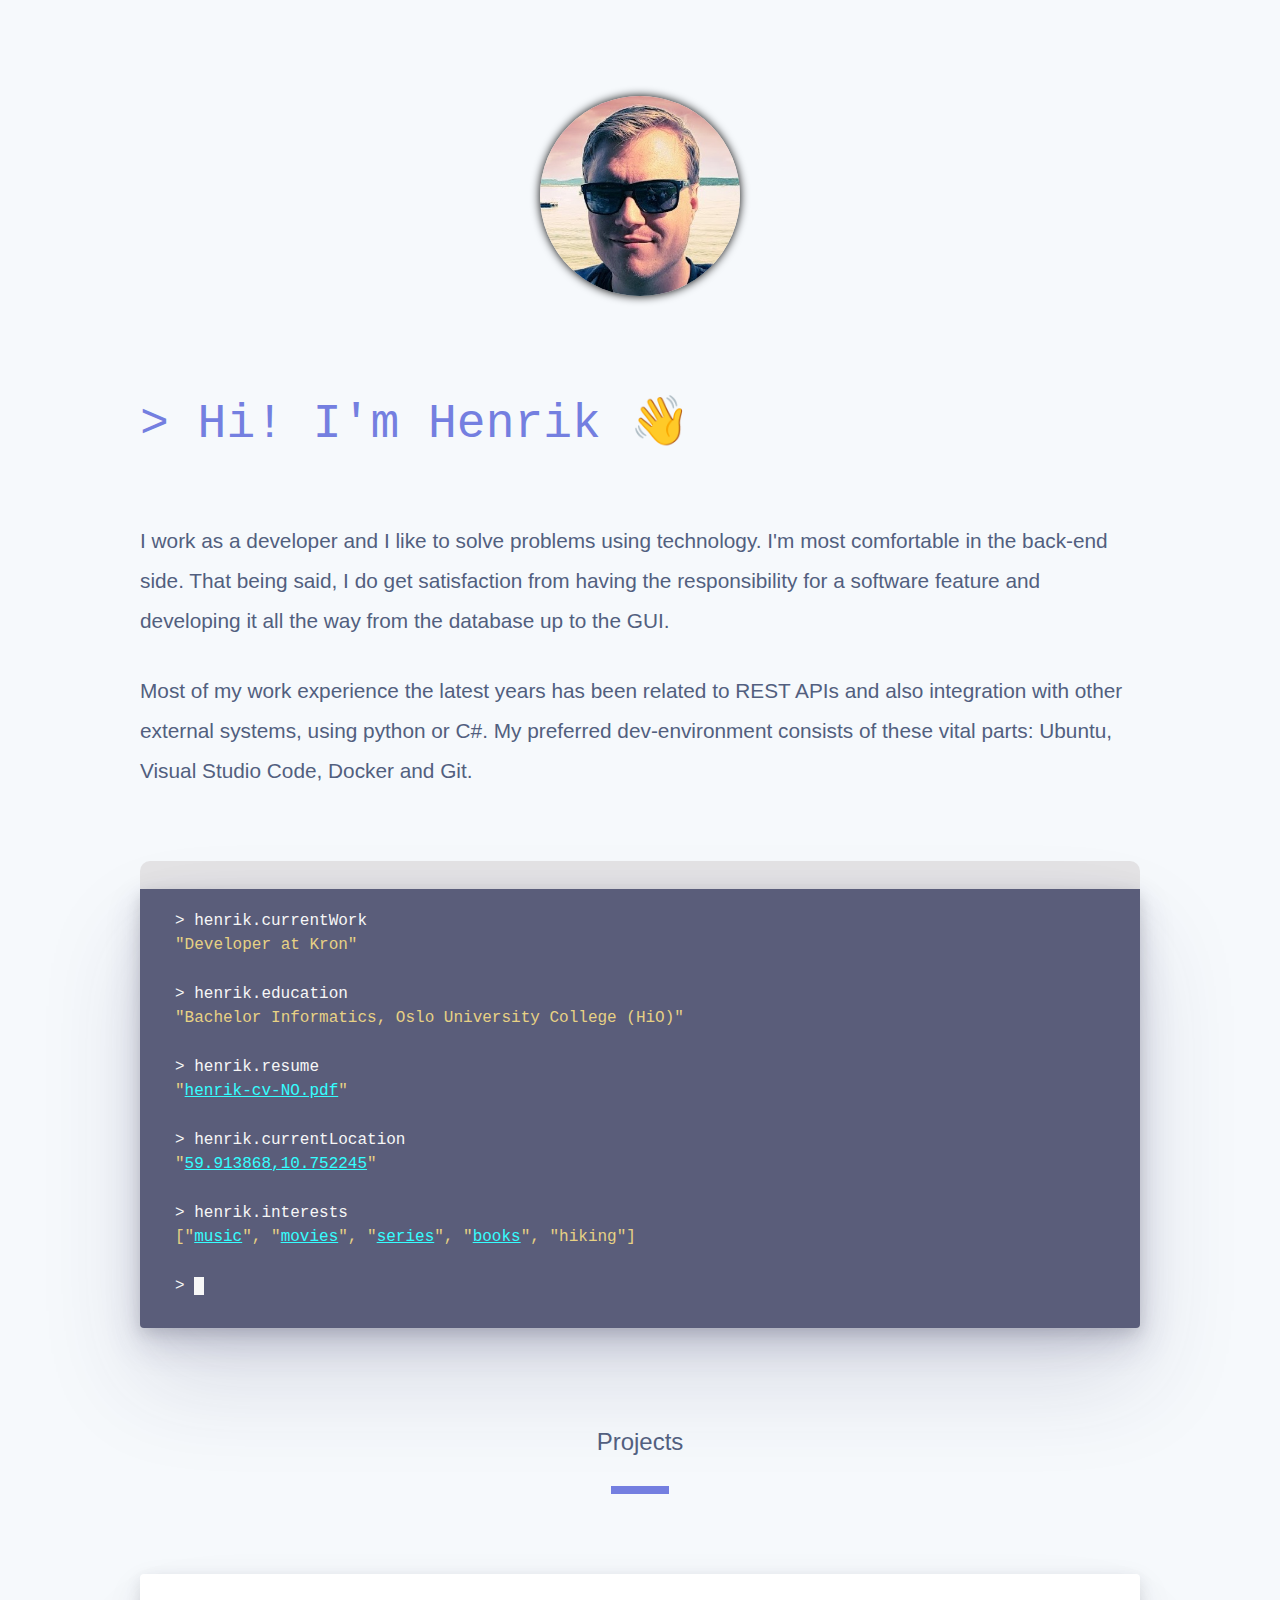
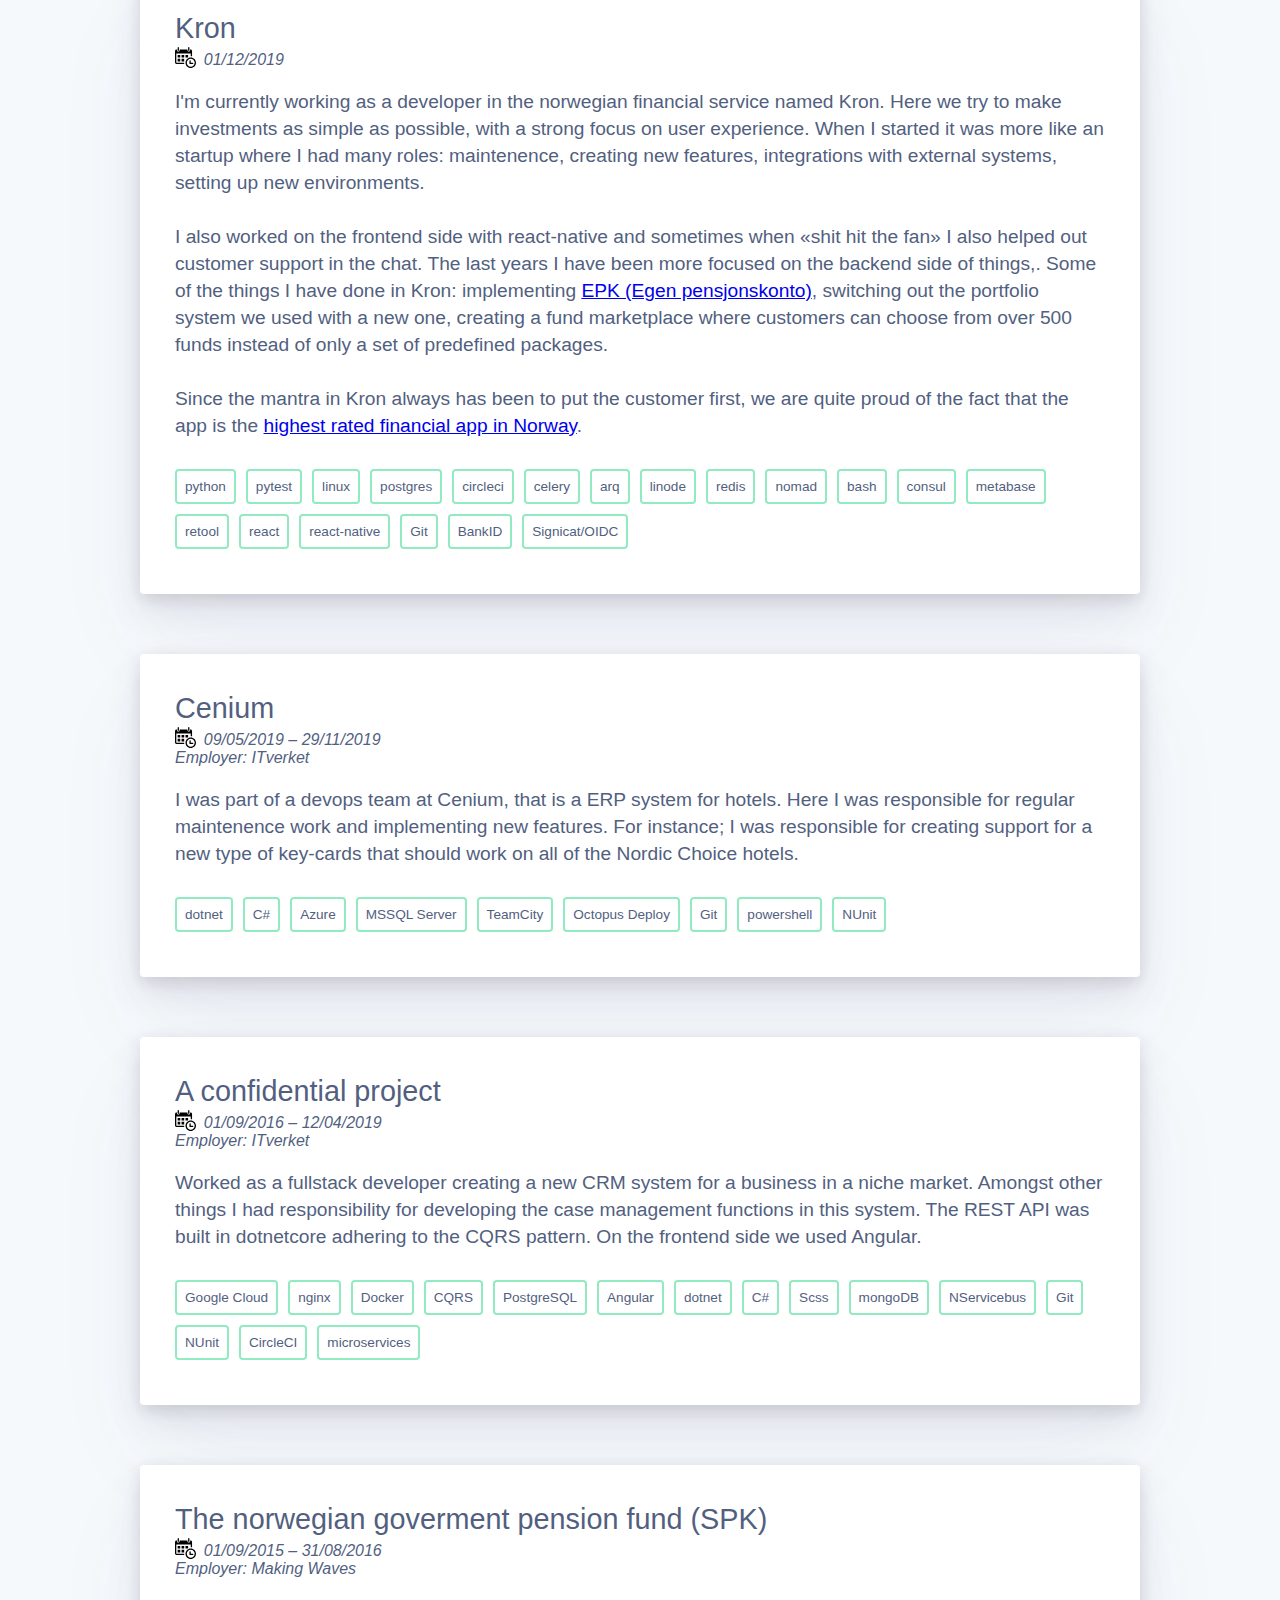
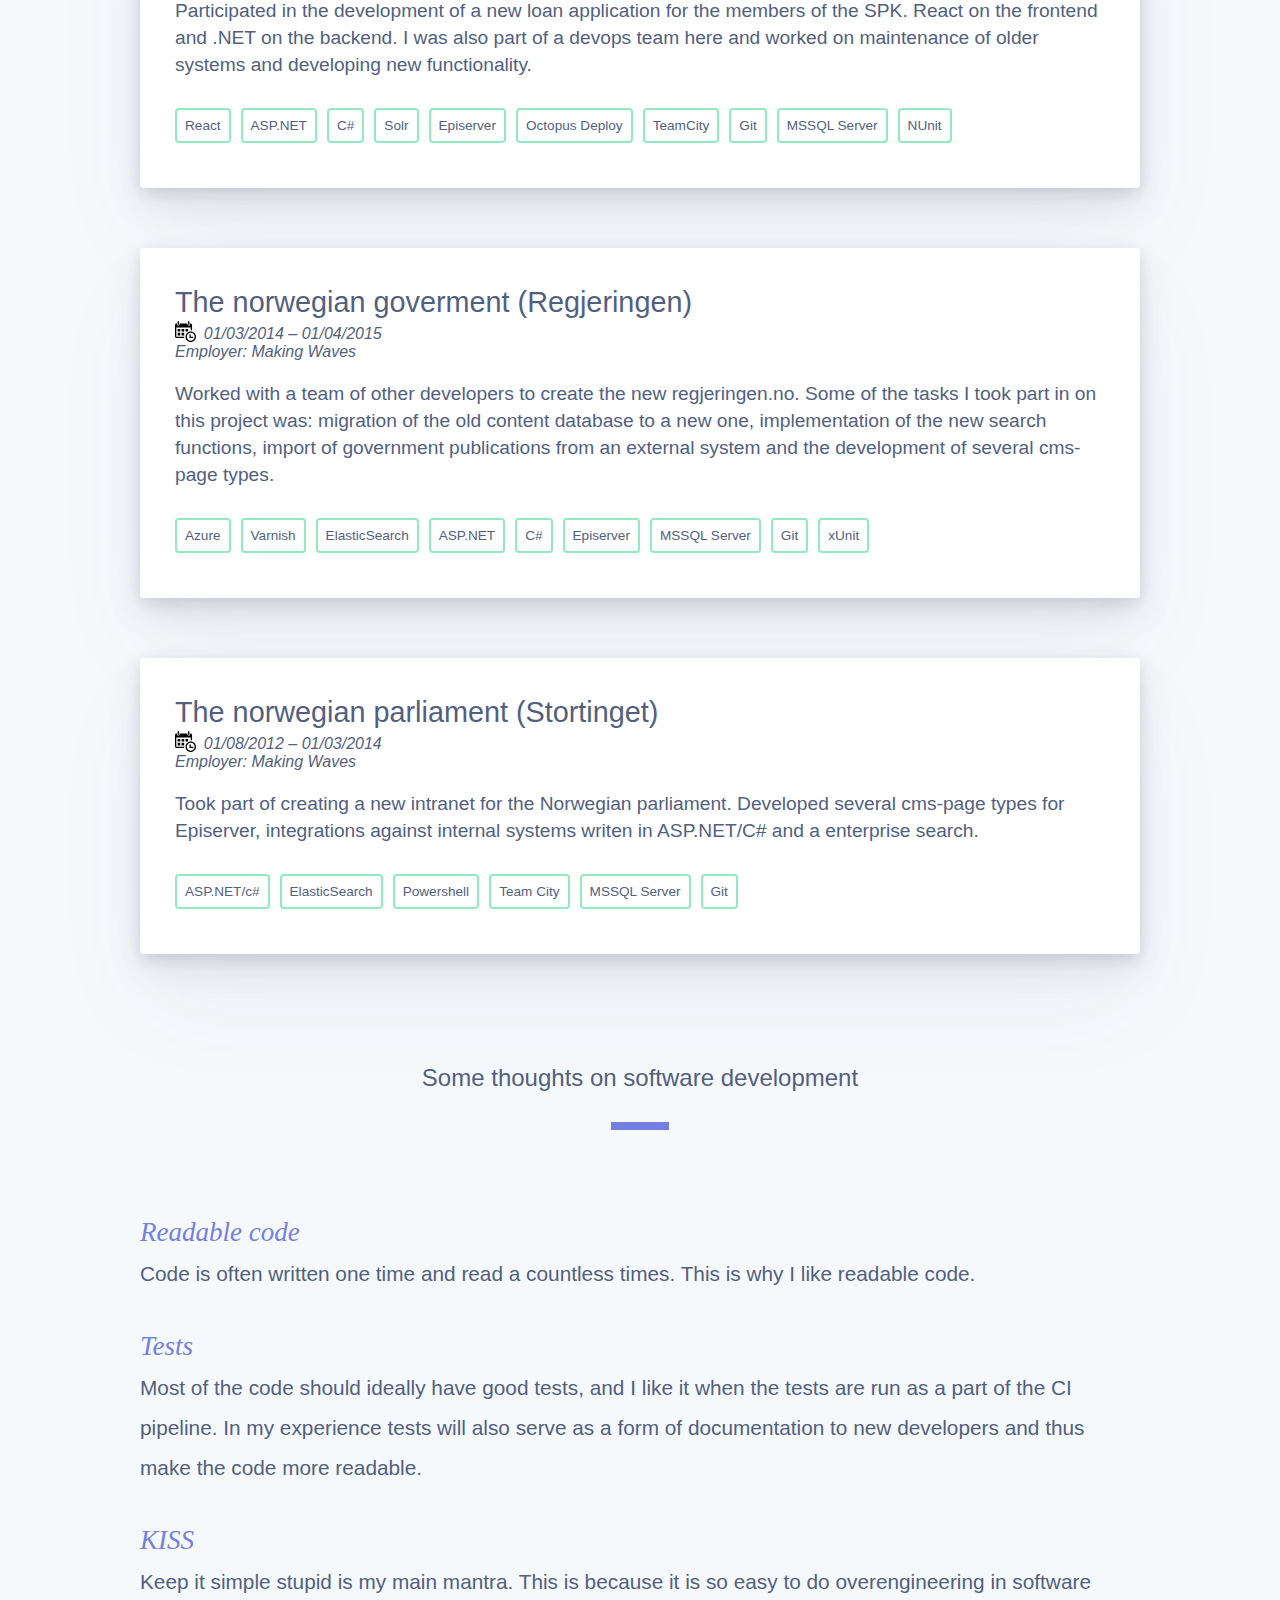
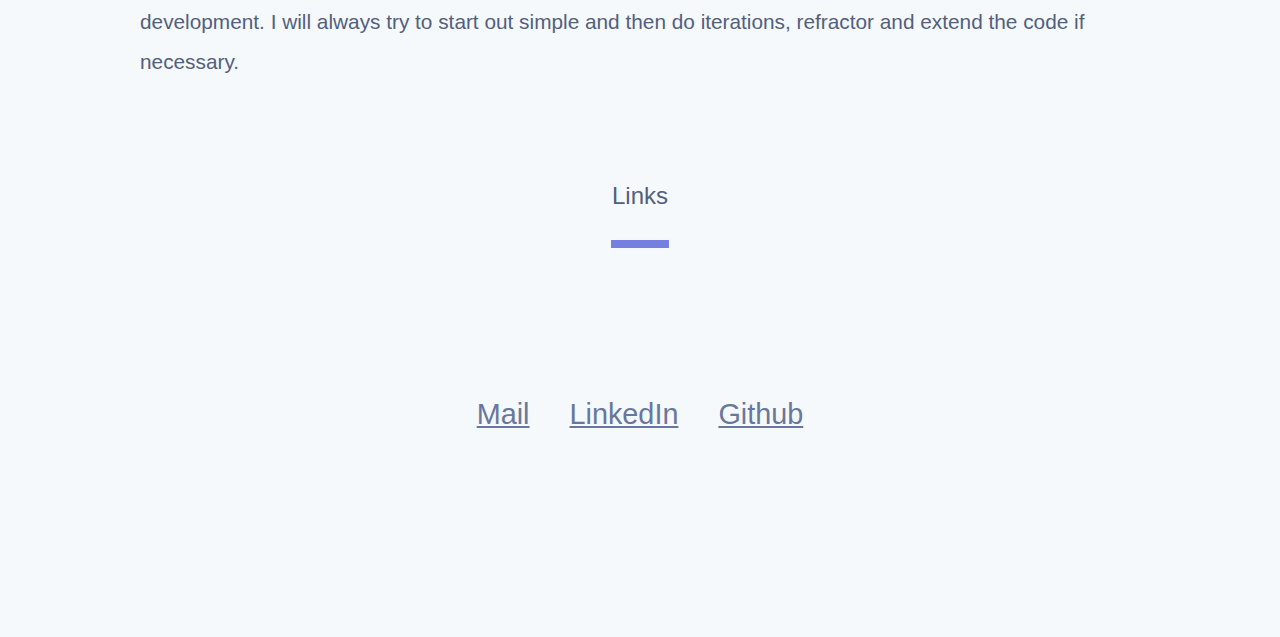
==== commit 56ab4acc: "new build of static content" ====
--- a/index.html
+++ b/index.html
@@ -1 +1 @@
-<!doctype html><html lang="en"><head><script async src="https://www.googletagmanager.com/gtag/js?id=UA-155732908-1"></script><script>function gtag(){dataLayer.push(arguments)}window.dataLayer=window.dataLayer||[],gtag("js",new Date),gtag("config","UA-155732908-1")</script><meta charset="utf-8"/><link rel="shortcut icon" href="/favicon.ico"/><meta name="viewport" content="width=device-width,initial-scale=1"/><meta name="theme-color" content="#000000"/><meta name="description" content="Henrik Molnes"/><link rel="apple-touch-icon" href="logo192.png"/><link rel="manifest" href="/manifest.json"/><title>Henrik Molnes</title><link href="/static/css/main.7a5c6216.chunk.css" rel="stylesheet"></head><body><noscript>You need to enable JavaScript to run this app.</noscript><div id="root"></div><script>!function(a){function e(e){for(var r,t,n=e[0],o=e[1],u=e[2],p=0,l=[];p<n.length;p++)t=n[p],Object.prototype.hasOwnProperty.call(i,t)&&i[t]&&l.push(i[t][0]),i[t]=0;for(r in o)Object.prototype.hasOwnProperty.call(o,r)&&(a[r]=o[r]);for(s&&s(e);l.length;)l.shift()();return c.push.apply(c,u||[]),f()}function f(){for(var e,r=0;r<c.length;r++){for(var t=c[r],n=!0,o=1;o<t.length;o++){var u=t[o];0!==i[u]&&(n=!1)}n&&(c.splice(r--,1),e=p(p.s=t[0]))}return e}var t={},i={1:0},c=[];function p(e){if(t[e])return t[e].exports;var r=t[e]={i:e,l:!1,exports:{}};return a[e].call(r.exports,r,r.exports,p),r.l=!0,r.exports}p.m=a,p.c=t,p.d=function(e,r,t){p.o(e,r)||Object.defineProperty(e,r,{enumerable:!0,get:t})},p.r=function(e){"undefined"!=typeof Symbol&&Symbol.toStringTag&&Object.defineProperty(e,Symbol.toStringTag,{value:"Module"}),Object.defineProperty(e,"__esModule",{value:!0})},p.t=function(r,e){if(1&e&&(r=p(r)),8&e)return r;if(4&e&&"object"==typeof r&&r&&r.__esModule)return r;var t=Object.create(null);if(p.r(t),Object.defineProperty(t,"default",{enumerable:!0,value:r}),2&e&&"string"!=typeof r)for(var n in r)p.d(t,n,function(e){return r[e]}.bind(null,n));return t},p.n=function(e){var r=e&&e.__esModule?function(){return e.default}:function(){return e};return p.d(r,"a",r),r},p.o=function(e,r){return Object.prototype.hasOwnProperty.call(e,r)},p.p="/";var r=window["webpackJsonpmy-app"]=window["webpackJsonpmy-app"]||[],n=r.push.bind(r);r.push=e,r=r.slice();for(var o=0;o<r.length;o++)e(r[o]);var s=n;f()}([])</script><script src="/static/js/2.5d65bece.chunk.js"></script><script src="/static/js/main.05e56dc7.chunk.js"></script></body></html>+<!doctype html><html lang="en"><head><script async src="https://www.googletagmanager.com/gtag/js?id=UA-155732908-1"></script><script>function gtag(){dataLayer.push(arguments)}window.dataLayer=window.dataLayer||[],gtag("js",new Date),gtag("config","UA-155732908-1")</script><meta charset="utf-8"/><link rel="shortcut icon" href="/favicon.ico"/><meta name="viewport" content="width=device-width,initial-scale=1"/><meta name="theme-color" content="#000000"/><meta name="description" content="Henrik Molnes"/><link rel="apple-touch-icon" href="logo192.png"/><link rel="manifest" href="/manifest.json"/><title>Henrik Molnes</title><link href="/static/css/main.7a5c6216.chunk.css" rel="stylesheet"></head><body><noscript>You need to enable JavaScript to run this app.</noscript><div id="root"></div><script>!function(a){function e(e){for(var r,t,n=e[0],o=e[1],u=e[2],p=0,l=[];p<n.length;p++)t=n[p],Object.prototype.hasOwnProperty.call(i,t)&&i[t]&&l.push(i[t][0]),i[t]=0;for(r in o)Object.prototype.hasOwnProperty.call(o,r)&&(a[r]=o[r]);for(s&&s(e);l.length;)l.shift()();return c.push.apply(c,u||[]),f()}function f(){for(var e,r=0;r<c.length;r++){for(var t=c[r],n=!0,o=1;o<t.length;o++){var u=t[o];0!==i[u]&&(n=!1)}n&&(c.splice(r--,1),e=p(p.s=t[0]))}return e}var t={},i={1:0},c=[];function p(e){if(t[e])return t[e].exports;var r=t[e]={i:e,l:!1,exports:{}};return a[e].call(r.exports,r,r.exports,p),r.l=!0,r.exports}p.m=a,p.c=t,p.d=function(e,r,t){p.o(e,r)||Object.defineProperty(e,r,{enumerable:!0,get:t})},p.r=function(e){"undefined"!=typeof Symbol&&Symbol.toStringTag&&Object.defineProperty(e,Symbol.toStringTag,{value:"Module"}),Object.defineProperty(e,"__esModule",{value:!0})},p.t=function(r,e){if(1&e&&(r=p(r)),8&e)return r;if(4&e&&"object"==typeof r&&r&&r.__esModule)return r;var t=Object.create(null);if(p.r(t),Object.defineProperty(t,"default",{enumerable:!0,value:r}),2&e&&"string"!=typeof r)for(var n in r)p.d(t,n,function(e){return r[e]}.bind(null,n));return t},p.n=function(e){var r=e&&e.__esModule?function(){return e.default}:function(){return e};return p.d(r,"a",r),r},p.o=function(e,r){return Object.prototype.hasOwnProperty.call(e,r)},p.p="/";var r=window["webpackJsonpmy-app"]=window["webpackJsonpmy-app"]||[],n=r.push.bind(r);r.push=e,r=r.slice();for(var o=0;o<r.length;o++)e(r[o]);var s=n;f()}([])</script><script src="/static/js/2.5d65bece.chunk.js"></script><script src="/static/js/main.fa292073.chunk.js"></script></body></html>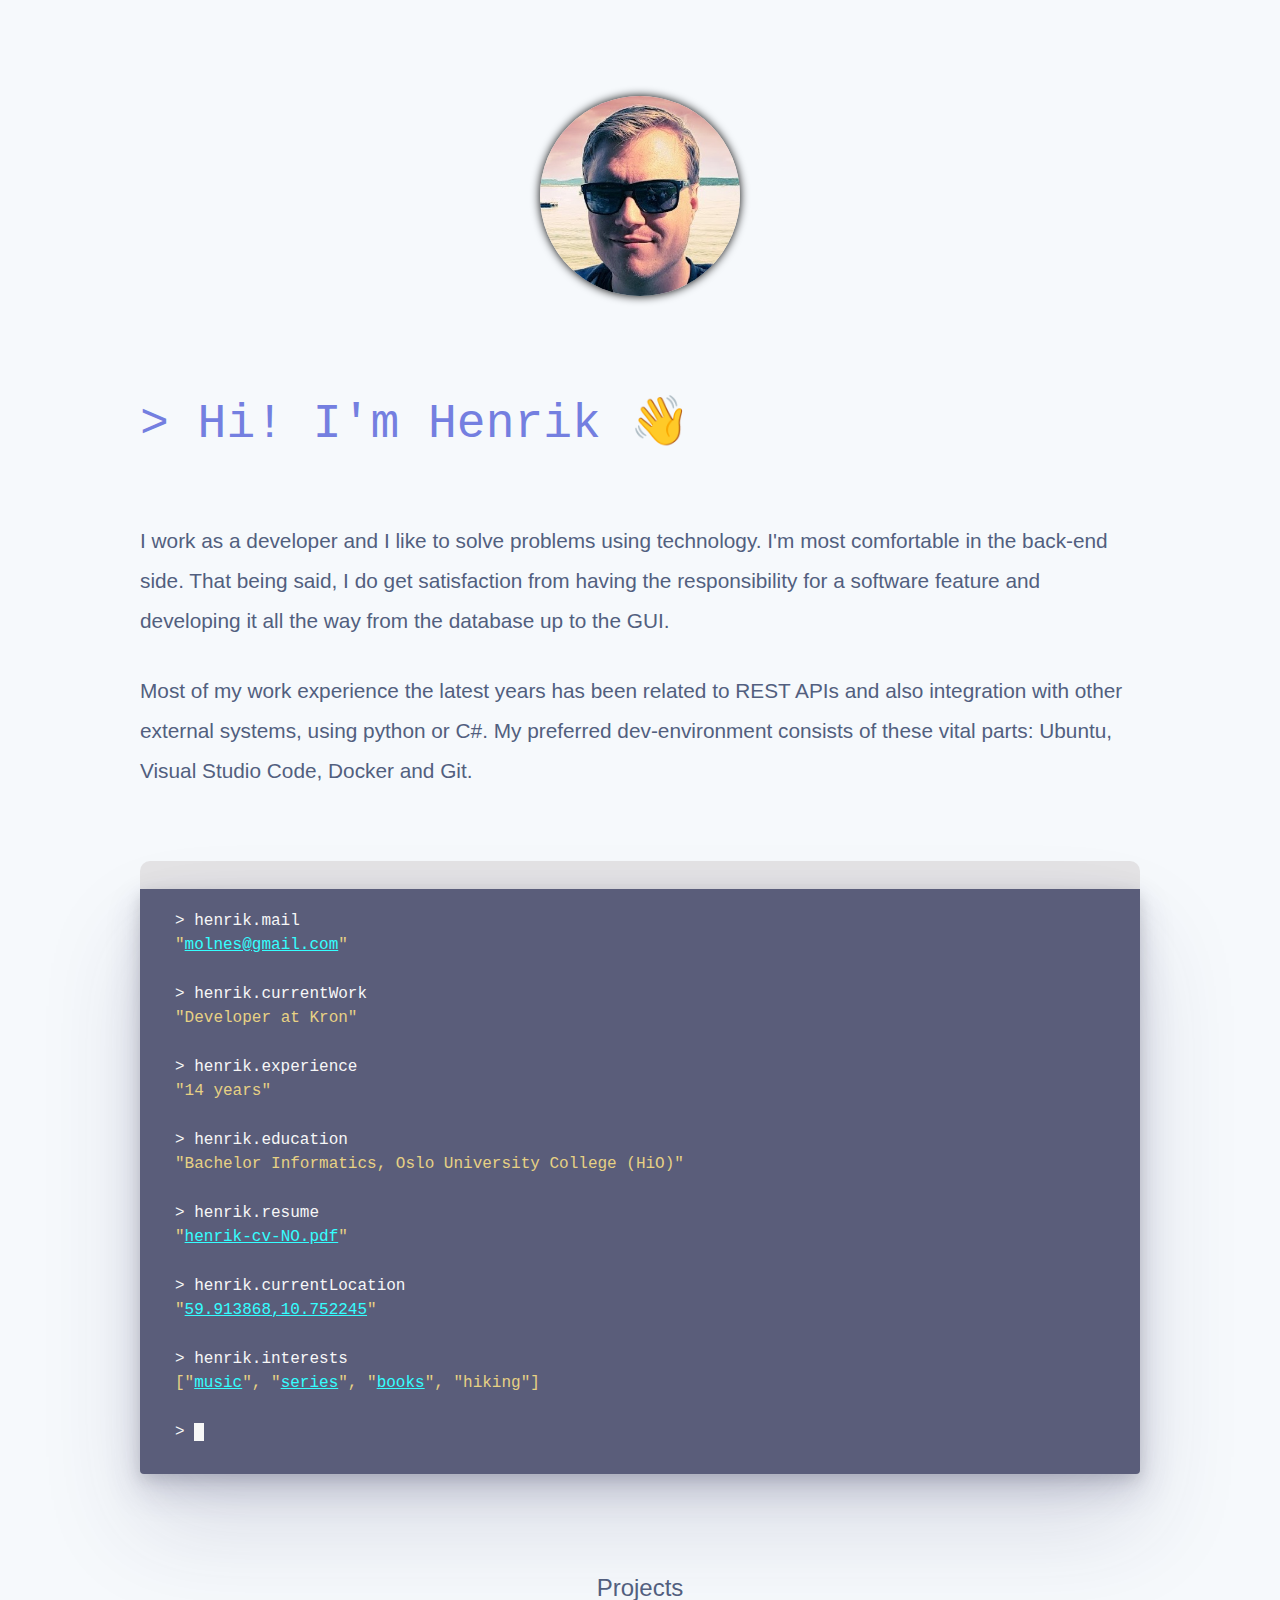
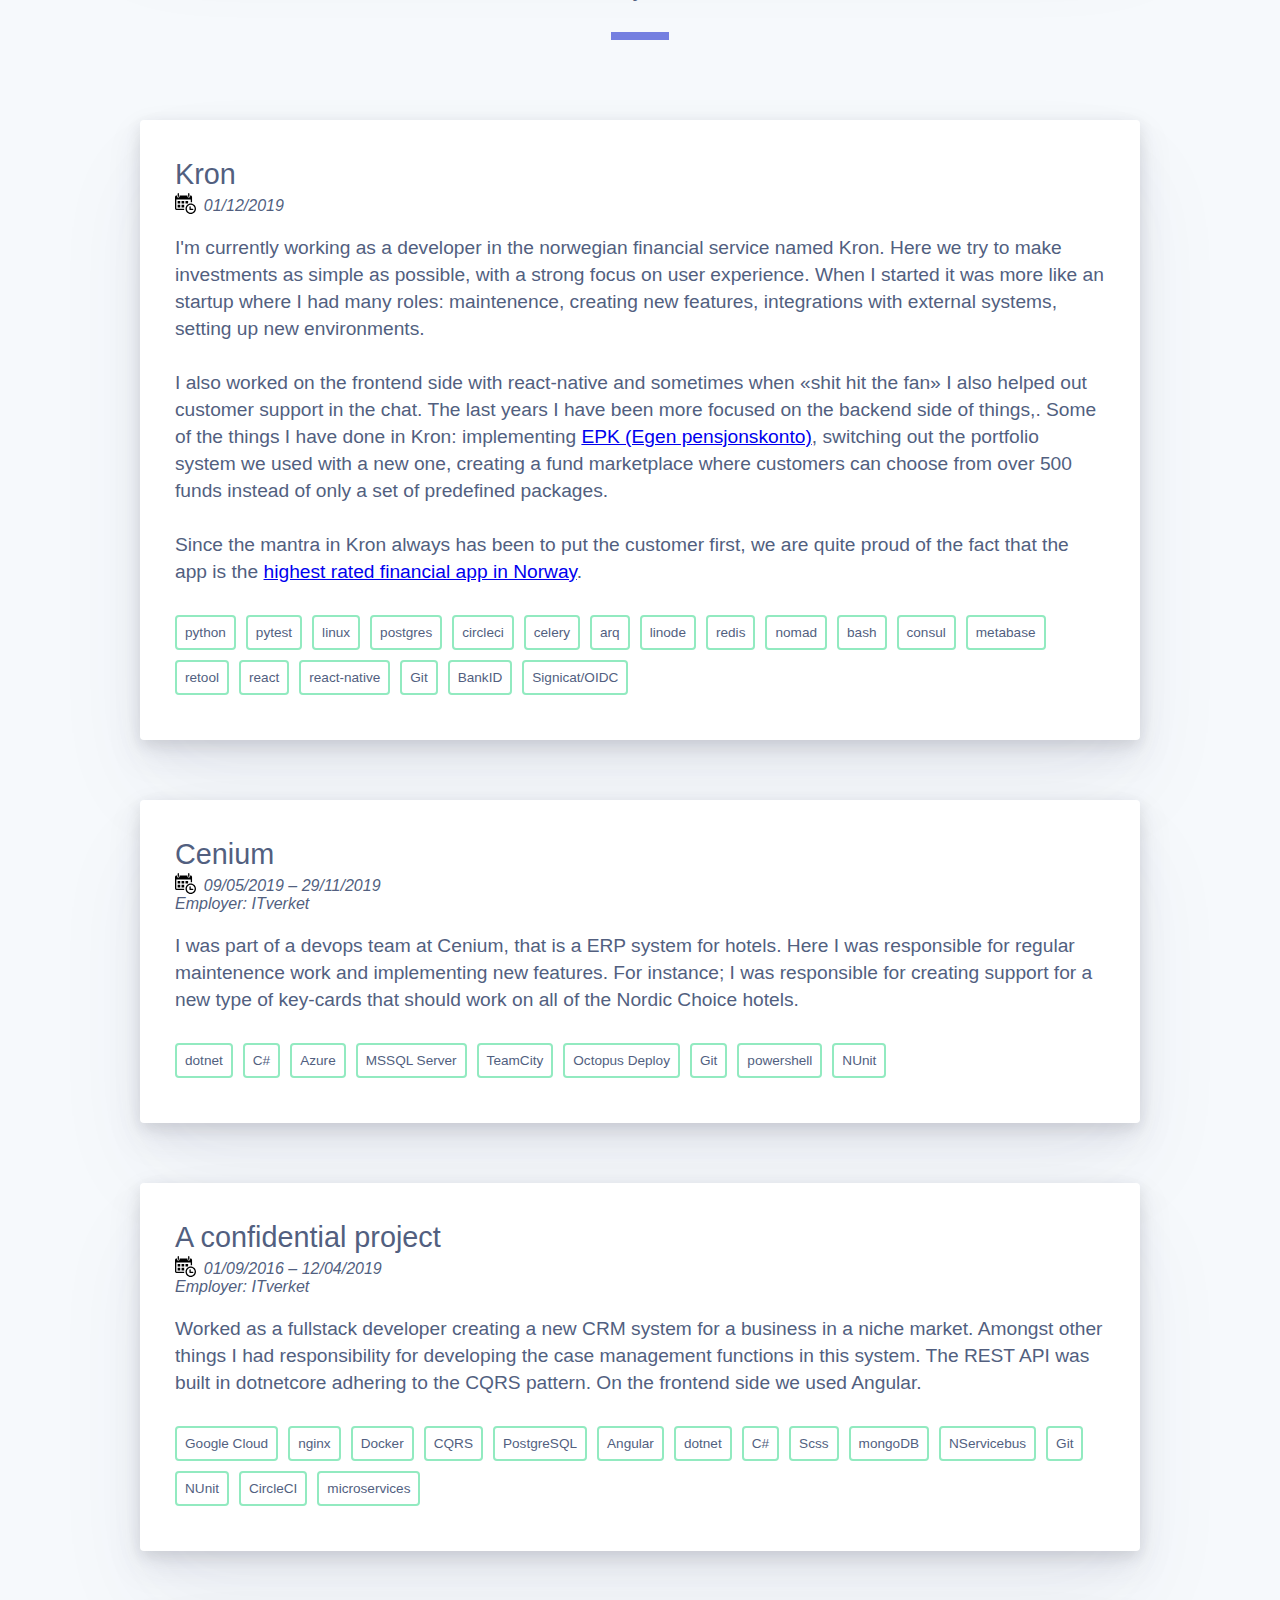
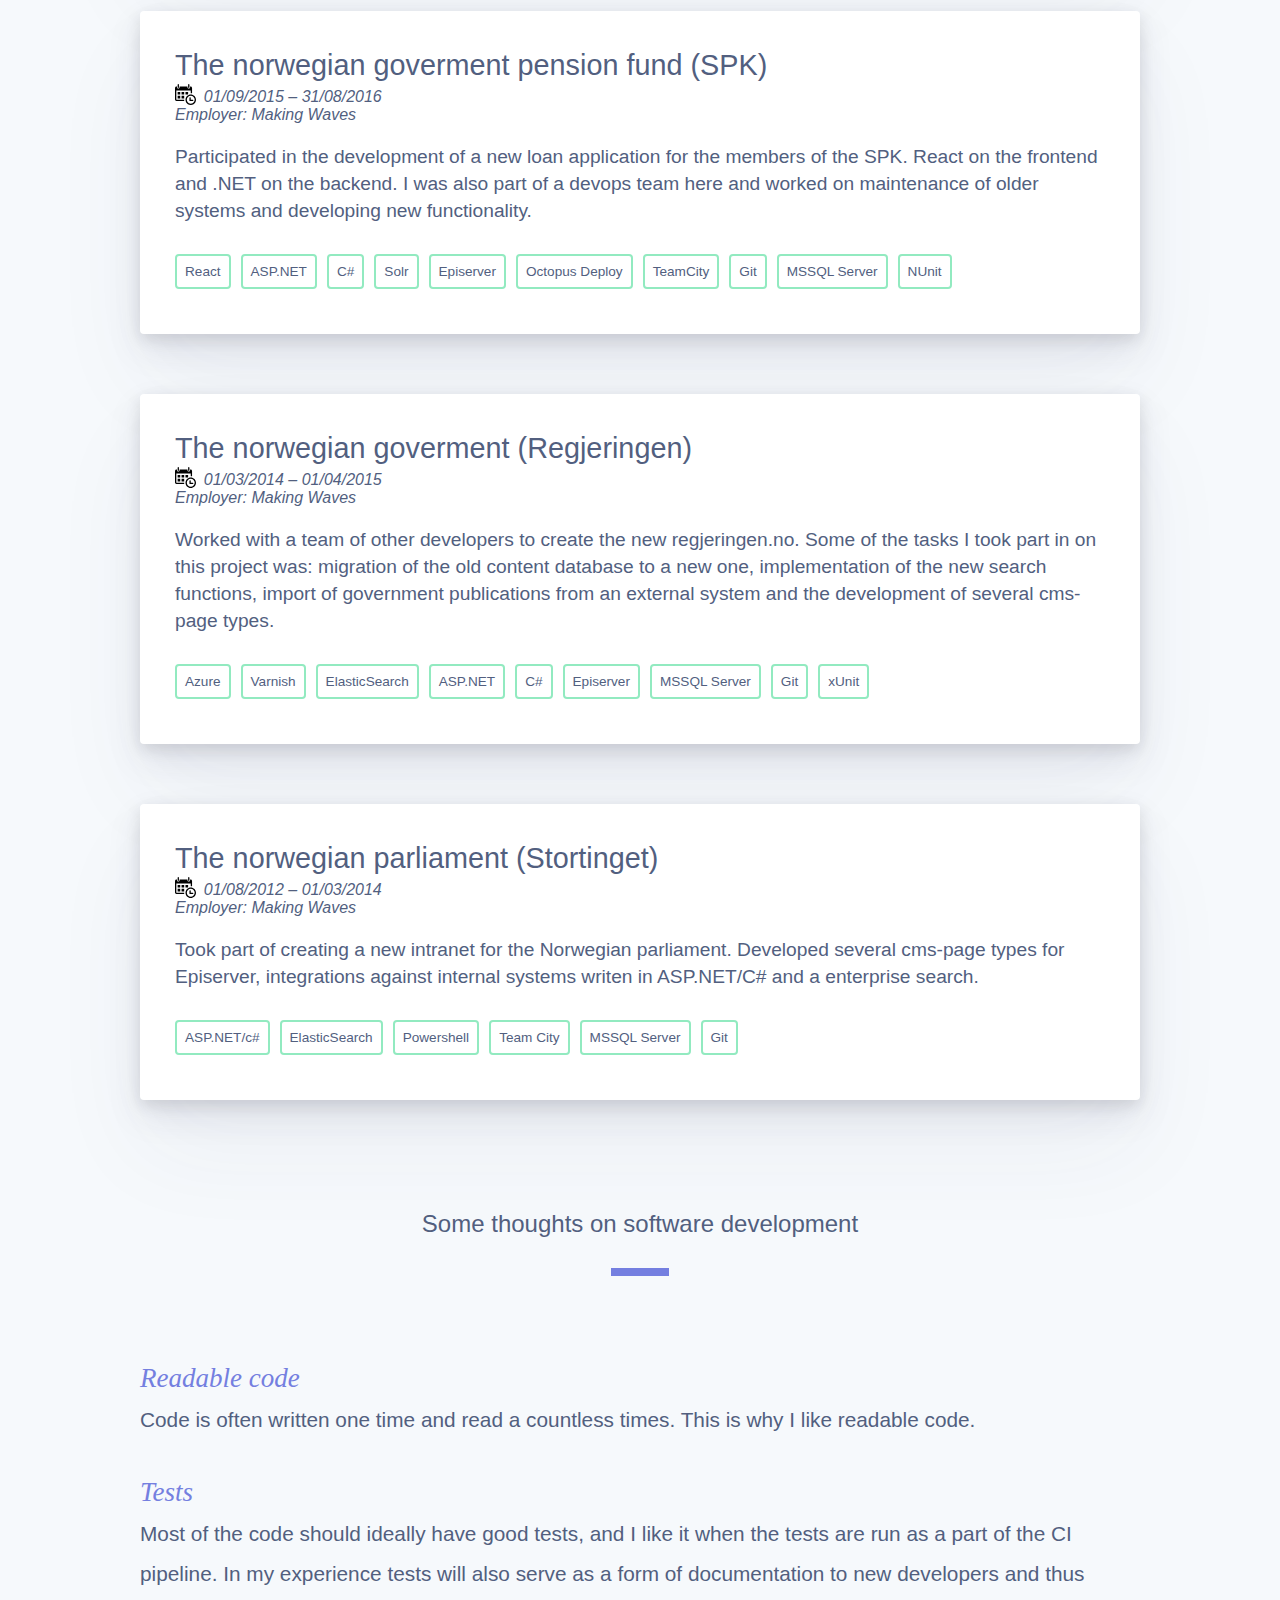
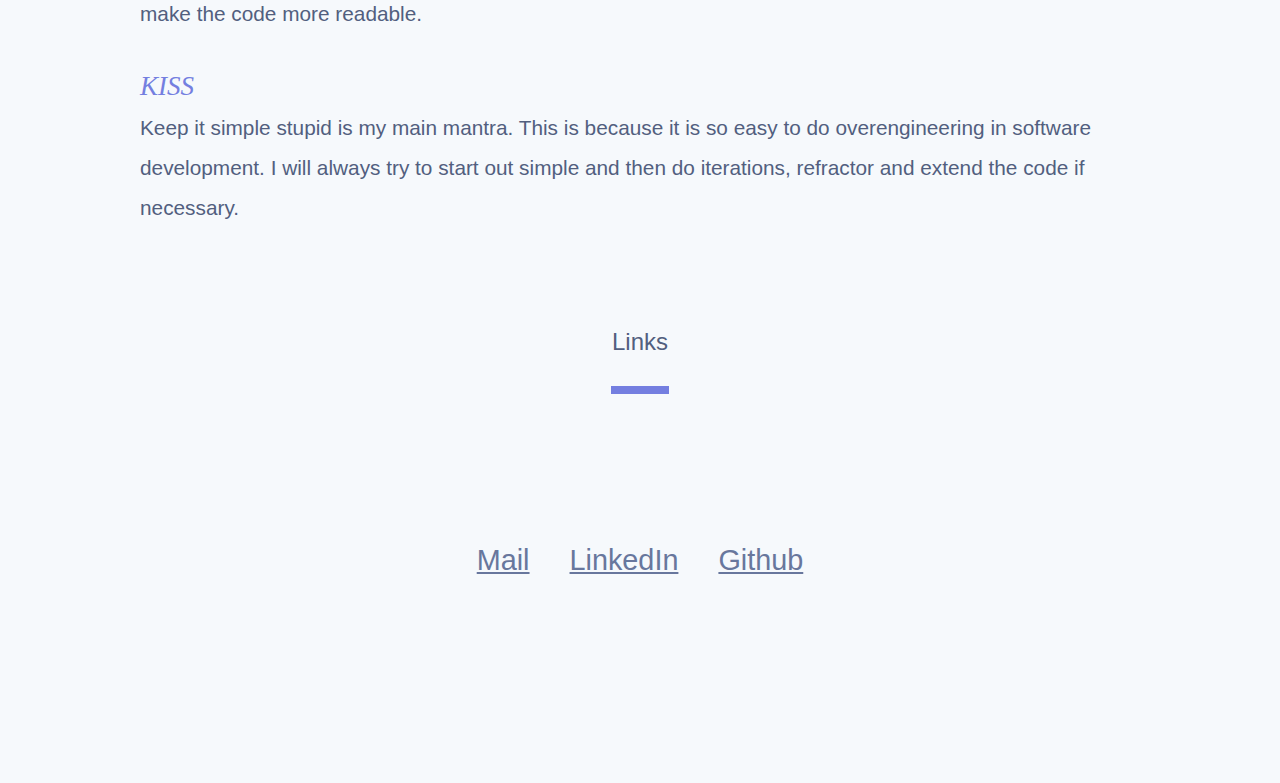
==== commit bc275e60: "new build of static content" ====
--- a/index.html
+++ b/index.html
@@ -1 +1 @@
-<!doctype html><html lang="en"><head><script async src="https://www.googletagmanager.com/gtag/js?id=UA-155732908-1"></script><script>function gtag(){dataLayer.push(arguments)}window.dataLayer=window.dataLayer||[],gtag("js",new Date),gtag("config","UA-155732908-1")</script><meta charset="utf-8"/><link rel="shortcut icon" href="/favicon.ico"/><meta name="viewport" content="width=device-width,initial-scale=1"/><meta name="theme-color" content="#000000"/><meta name="description" content="Henrik Molnes"/><link rel="apple-touch-icon" href="logo192.png"/><link rel="manifest" href="/manifest.json"/><title>Henrik Molnes</title><link href="/static/css/main.7a5c6216.chunk.css" rel="stylesheet"></head><body><noscript>You need to enable JavaScript to run this app.</noscript><div id="root"></div><script>!function(a){function e(e){for(var r,t,n=e[0],o=e[1],u=e[2],p=0,l=[];p<n.length;p++)t=n[p],Object.prototype.hasOwnProperty.call(i,t)&&i[t]&&l.push(i[t][0]),i[t]=0;for(r in o)Object.prototype.hasOwnProperty.call(o,r)&&(a[r]=o[r]);for(s&&s(e);l.length;)l.shift()();return c.push.apply(c,u||[]),f()}function f(){for(var e,r=0;r<c.length;r++){for(var t=c[r],n=!0,o=1;o<t.length;o++){var u=t[o];0!==i[u]&&(n=!1)}n&&(c.splice(r--,1),e=p(p.s=t[0]))}return e}var t={},i={1:0},c=[];function p(e){if(t[e])return t[e].exports;var r=t[e]={i:e,l:!1,exports:{}};return a[e].call(r.exports,r,r.exports,p),r.l=!0,r.exports}p.m=a,p.c=t,p.d=function(e,r,t){p.o(e,r)||Object.defineProperty(e,r,{enumerable:!0,get:t})},p.r=function(e){"undefined"!=typeof Symbol&&Symbol.toStringTag&&Object.defineProperty(e,Symbol.toStringTag,{value:"Module"}),Object.defineProperty(e,"__esModule",{value:!0})},p.t=function(r,e){if(1&e&&(r=p(r)),8&e)return r;if(4&e&&"object"==typeof r&&r&&r.__esModule)return r;var t=Object.create(null);if(p.r(t),Object.defineProperty(t,"default",{enumerable:!0,value:r}),2&e&&"string"!=typeof r)for(var n in r)p.d(t,n,function(e){return r[e]}.bind(null,n));return t},p.n=function(e){var r=e&&e.__esModule?function(){return e.default}:function(){return e};return p.d(r,"a",r),r},p.o=function(e,r){return Object.prototype.hasOwnProperty.call(e,r)},p.p="/";var r=window["webpackJsonpmy-app"]=window["webpackJsonpmy-app"]||[],n=r.push.bind(r);r.push=e,r=r.slice();for(var o=0;o<r.length;o++)e(r[o]);var s=n;f()}([])</script><script src="/static/js/2.5d65bece.chunk.js"></script><script src="/static/js/main.fa292073.chunk.js"></script></body></html>+<!doctype html><html lang="en"><head><script async src="https://www.googletagmanager.com/gtag/js?id=UA-155732908-1"></script><script>function gtag(){dataLayer.push(arguments)}window.dataLayer=window.dataLayer||[],gtag("js",new Date),gtag("config","UA-155732908-1")</script><meta charset="utf-8"/><link rel="shortcut icon" href="/favicon.ico"/><meta name="viewport" content="width=device-width,initial-scale=1"/><meta name="theme-color" content="#000000"/><meta name="description" content="Henrik Molnes"/><link rel="apple-touch-icon" href="logo192.png"/><link rel="manifest" href="/manifest.json"/><title>Henrik Molnes</title><link href="/static/css/main.7a5c6216.chunk.css" rel="stylesheet"></head><body><noscript>You need to enable JavaScript to run this app.</noscript><div id="root"></div><script>!function(a){function e(e){for(var r,t,n=e[0],o=e[1],u=e[2],p=0,l=[];p<n.length;p++)t=n[p],Object.prototype.hasOwnProperty.call(i,t)&&i[t]&&l.push(i[t][0]),i[t]=0;for(r in o)Object.prototype.hasOwnProperty.call(o,r)&&(a[r]=o[r]);for(s&&s(e);l.length;)l.shift()();return c.push.apply(c,u||[]),f()}function f(){for(var e,r=0;r<c.length;r++){for(var t=c[r],n=!0,o=1;o<t.length;o++){var u=t[o];0!==i[u]&&(n=!1)}n&&(c.splice(r--,1),e=p(p.s=t[0]))}return e}var t={},i={1:0},c=[];function p(e){if(t[e])return t[e].exports;var r=t[e]={i:e,l:!1,exports:{}};return a[e].call(r.exports,r,r.exports,p),r.l=!0,r.exports}p.m=a,p.c=t,p.d=function(e,r,t){p.o(e,r)||Object.defineProperty(e,r,{enumerable:!0,get:t})},p.r=function(e){"undefined"!=typeof Symbol&&Symbol.toStringTag&&Object.defineProperty(e,Symbol.toStringTag,{value:"Module"}),Object.defineProperty(e,"__esModule",{value:!0})},p.t=function(r,e){if(1&e&&(r=p(r)),8&e)return r;if(4&e&&"object"==typeof r&&r&&r.__esModule)return r;var t=Object.create(null);if(p.r(t),Object.defineProperty(t,"default",{enumerable:!0,value:r}),2&e&&"string"!=typeof r)for(var n in r)p.d(t,n,function(e){return r[e]}.bind(null,n));return t},p.n=function(e){var r=e&&e.__esModule?function(){return e.default}:function(){return e};return p.d(r,"a",r),r},p.o=function(e,r){return Object.prototype.hasOwnProperty.call(e,r)},p.p="/";var r=window["webpackJsonpmy-app"]=window["webpackJsonpmy-app"]||[],n=r.push.bind(r);r.push=e,r=r.slice();for(var o=0;o<r.length;o++)e(r[o]);var s=n;f()}([])</script><script src="/static/js/2.5d65bece.chunk.js"></script><script src="/static/js/main.90c6123d.chunk.js"></script></body></html>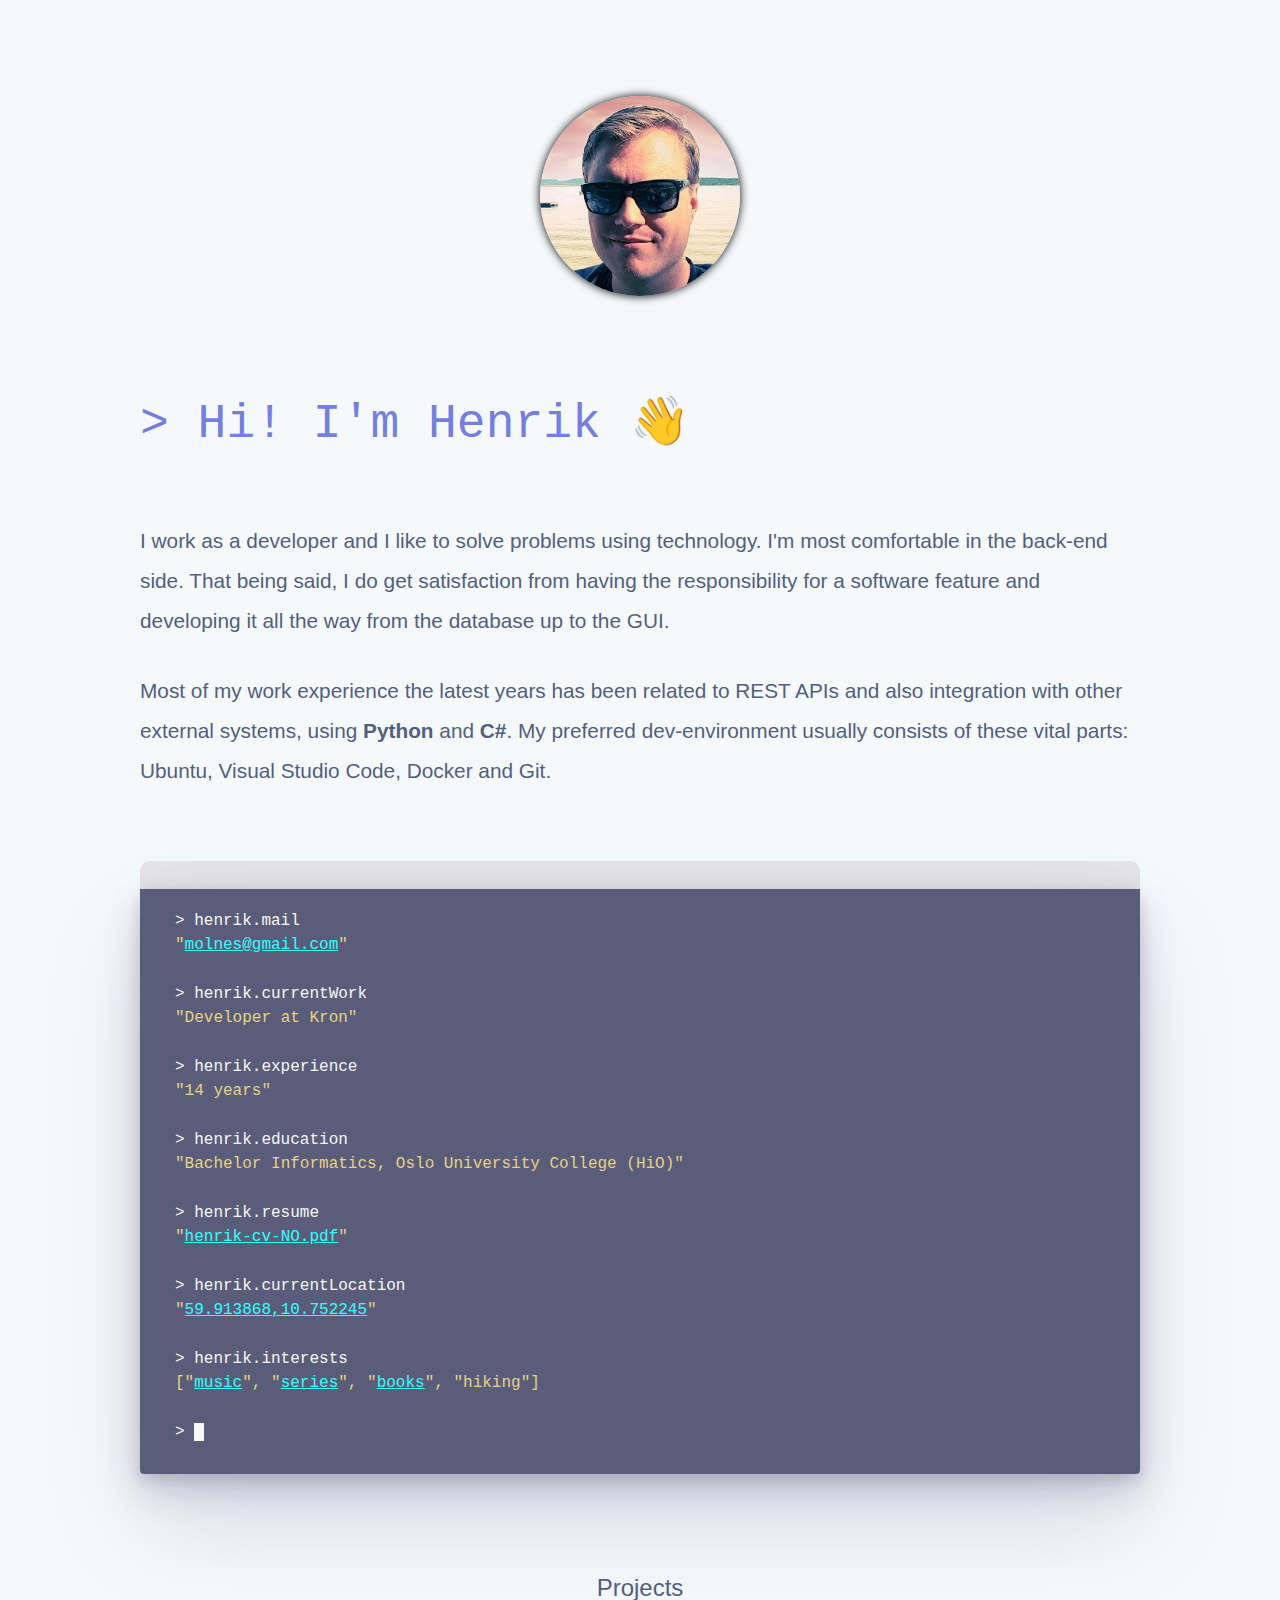
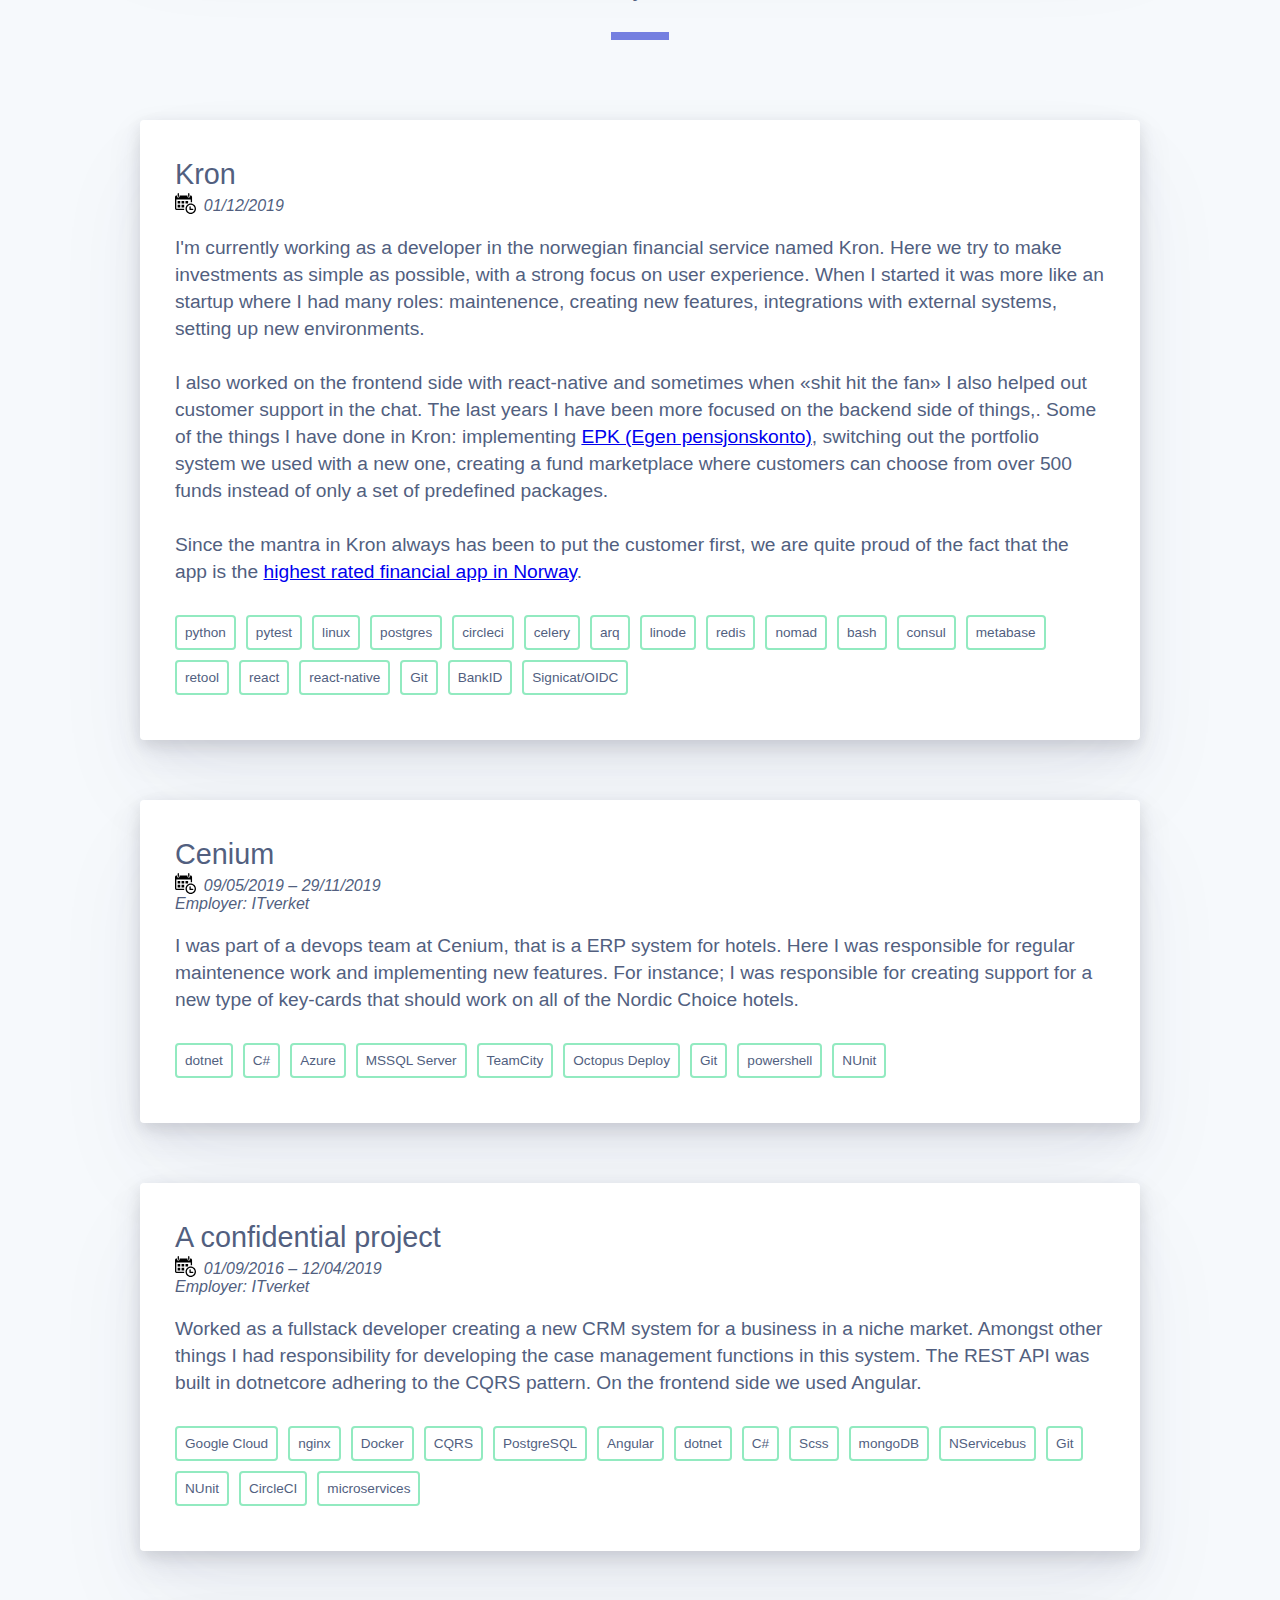
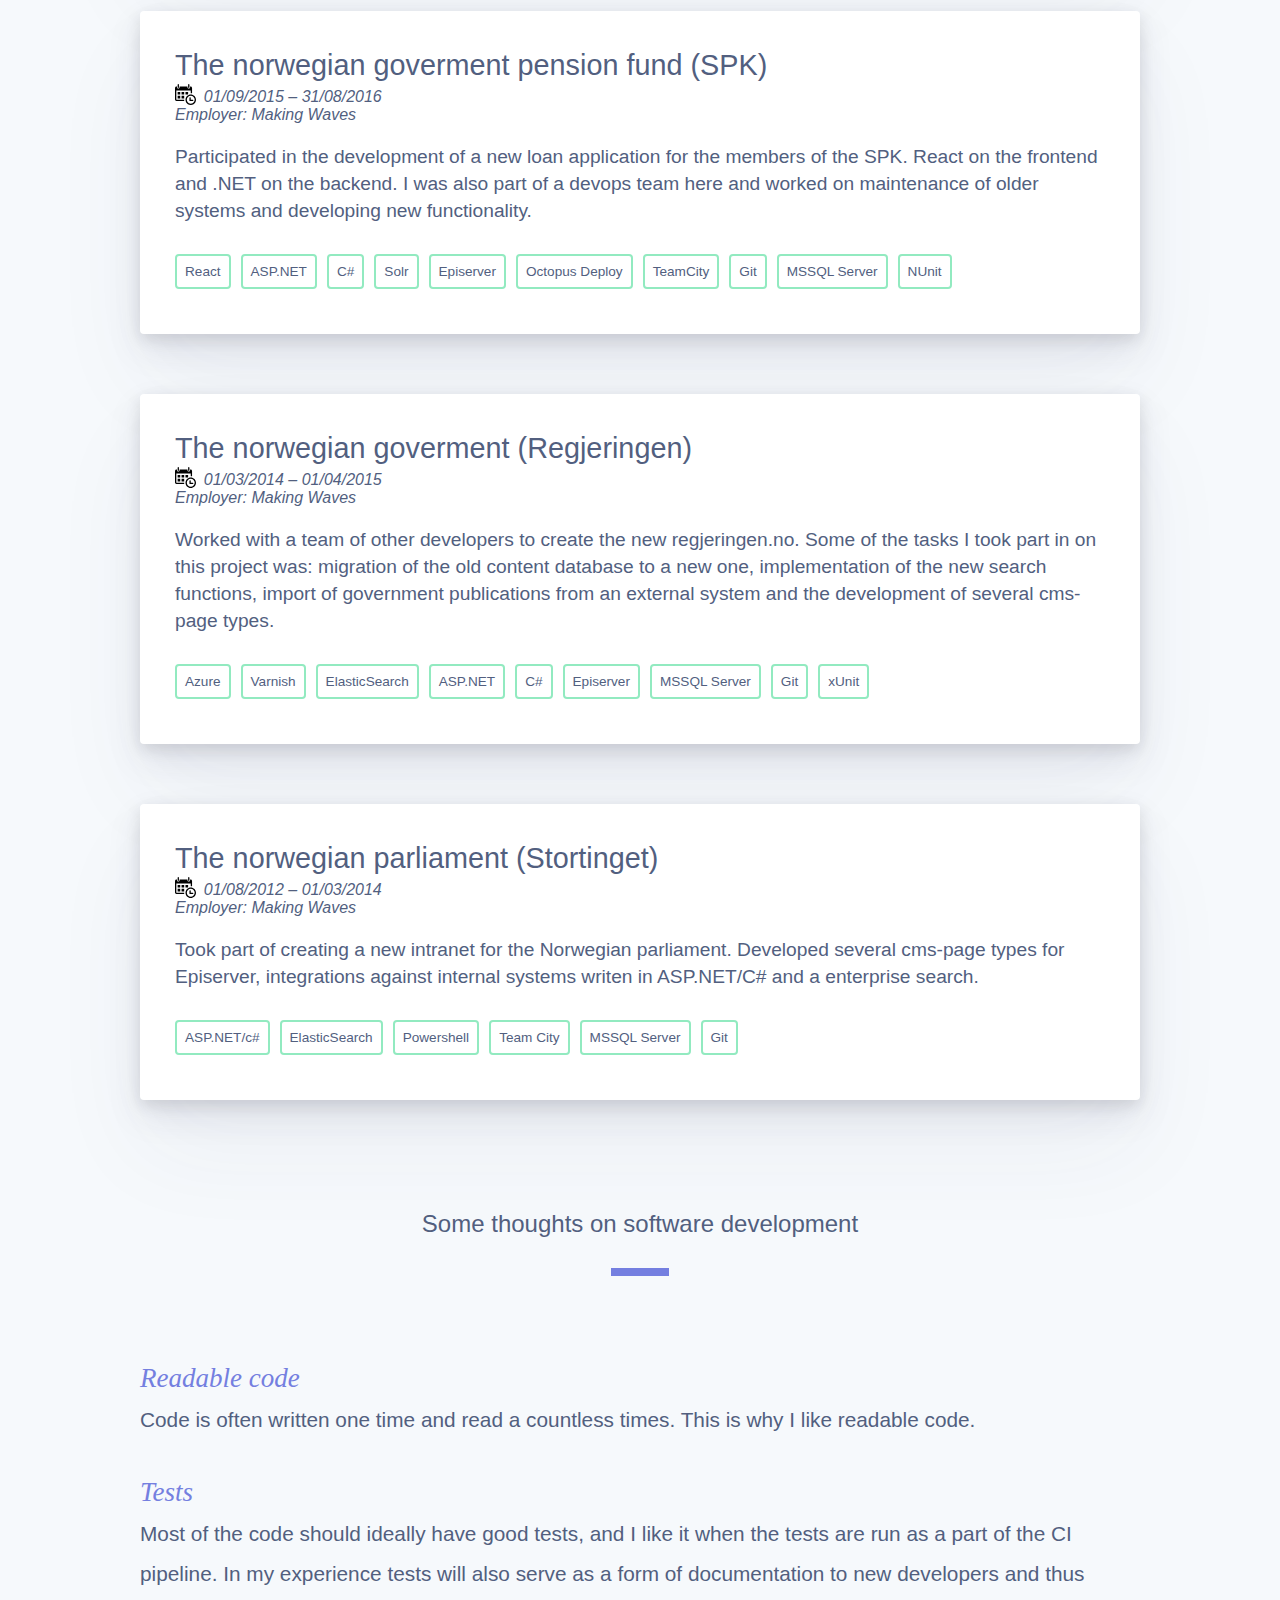
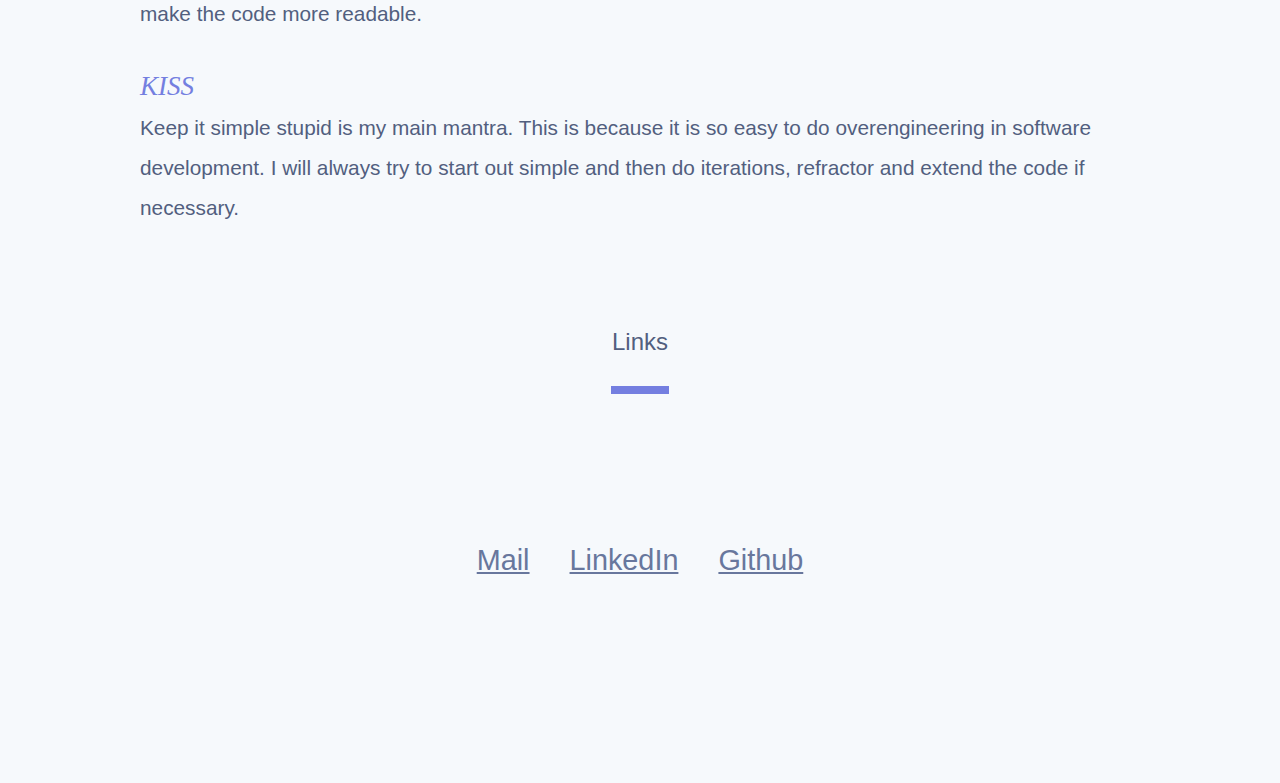
==== commit b3660df3: "new build of static content" ====
--- a/index.html
+++ b/index.html
@@ -1 +1 @@
-<!doctype html><html lang="en"><head><script async src="https://www.googletagmanager.com/gtag/js?id=UA-155732908-1"></script><script>function gtag(){dataLayer.push(arguments)}window.dataLayer=window.dataLayer||[],gtag("js",new Date),gtag("config","UA-155732908-1")</script><meta charset="utf-8"/><link rel="shortcut icon" href="/favicon.ico"/><meta name="viewport" content="width=device-width,initial-scale=1"/><meta name="theme-color" content="#000000"/><meta name="description" content="Henrik Molnes"/><link rel="apple-touch-icon" href="logo192.png"/><link rel="manifest" href="/manifest.json"/><title>Henrik Molnes</title><link href="/static/css/main.7a5c6216.chunk.css" rel="stylesheet"></head><body><noscript>You need to enable JavaScript to run this app.</noscript><div id="root"></div><script>!function(a){function e(e){for(var r,t,n=e[0],o=e[1],u=e[2],p=0,l=[];p<n.length;p++)t=n[p],Object.prototype.hasOwnProperty.call(i,t)&&i[t]&&l.push(i[t][0]),i[t]=0;for(r in o)Object.prototype.hasOwnProperty.call(o,r)&&(a[r]=o[r]);for(s&&s(e);l.length;)l.shift()();return c.push.apply(c,u||[]),f()}function f(){for(var e,r=0;r<c.length;r++){for(var t=c[r],n=!0,o=1;o<t.length;o++){var u=t[o];0!==i[u]&&(n=!1)}n&&(c.splice(r--,1),e=p(p.s=t[0]))}return e}var t={},i={1:0},c=[];function p(e){if(t[e])return t[e].exports;var r=t[e]={i:e,l:!1,exports:{}};return a[e].call(r.exports,r,r.exports,p),r.l=!0,r.exports}p.m=a,p.c=t,p.d=function(e,r,t){p.o(e,r)||Object.defineProperty(e,r,{enumerable:!0,get:t})},p.r=function(e){"undefined"!=typeof Symbol&&Symbol.toStringTag&&Object.defineProperty(e,Symbol.toStringTag,{value:"Module"}),Object.defineProperty(e,"__esModule",{value:!0})},p.t=function(r,e){if(1&e&&(r=p(r)),8&e)return r;if(4&e&&"object"==typeof r&&r&&r.__esModule)return r;var t=Object.create(null);if(p.r(t),Object.defineProperty(t,"default",{enumerable:!0,value:r}),2&e&&"string"!=typeof r)for(var n in r)p.d(t,n,function(e){return r[e]}.bind(null,n));return t},p.n=function(e){var r=e&&e.__esModule?function(){return e.default}:function(){return e};return p.d(r,"a",r),r},p.o=function(e,r){return Object.prototype.hasOwnProperty.call(e,r)},p.p="/";var r=window["webpackJsonpmy-app"]=window["webpackJsonpmy-app"]||[],n=r.push.bind(r);r.push=e,r=r.slice();for(var o=0;o<r.length;o++)e(r[o]);var s=n;f()}([])</script><script src="/static/js/2.5d65bece.chunk.js"></script><script src="/static/js/main.90c6123d.chunk.js"></script></body></html>+<!doctype html><html lang="en"><head><script async src="https://www.googletagmanager.com/gtag/js?id=UA-155732908-1"></script><script>function gtag(){dataLayer.push(arguments)}window.dataLayer=window.dataLayer||[],gtag("js",new Date),gtag("config","UA-155732908-1")</script><meta charset="utf-8"/><link rel="shortcut icon" href="/favicon.ico"/><meta name="viewport" content="width=device-width,initial-scale=1"/><meta name="theme-color" content="#000000"/><meta name="description" content="Henrik Molnes"/><link rel="apple-touch-icon" href="logo192.png"/><link rel="manifest" href="/manifest.json"/><title>Henrik Molnes</title><link href="/static/css/main.7a5c6216.chunk.css" rel="stylesheet"></head><body><noscript>You need to enable JavaScript to run this app.</noscript><div id="root"></div><script>!function(a){function e(e){for(var r,t,n=e[0],o=e[1],u=e[2],p=0,l=[];p<n.length;p++)t=n[p],Object.prototype.hasOwnProperty.call(i,t)&&i[t]&&l.push(i[t][0]),i[t]=0;for(r in o)Object.prototype.hasOwnProperty.call(o,r)&&(a[r]=o[r]);for(s&&s(e);l.length;)l.shift()();return c.push.apply(c,u||[]),f()}function f(){for(var e,r=0;r<c.length;r++){for(var t=c[r],n=!0,o=1;o<t.length;o++){var u=t[o];0!==i[u]&&(n=!1)}n&&(c.splice(r--,1),e=p(p.s=t[0]))}return e}var t={},i={1:0},c=[];function p(e){if(t[e])return t[e].exports;var r=t[e]={i:e,l:!1,exports:{}};return a[e].call(r.exports,r,r.exports,p),r.l=!0,r.exports}p.m=a,p.c=t,p.d=function(e,r,t){p.o(e,r)||Object.defineProperty(e,r,{enumerable:!0,get:t})},p.r=function(e){"undefined"!=typeof Symbol&&Symbol.toStringTag&&Object.defineProperty(e,Symbol.toStringTag,{value:"Module"}),Object.defineProperty(e,"__esModule",{value:!0})},p.t=function(r,e){if(1&e&&(r=p(r)),8&e)return r;if(4&e&&"object"==typeof r&&r&&r.__esModule)return r;var t=Object.create(null);if(p.r(t),Object.defineProperty(t,"default",{enumerable:!0,value:r}),2&e&&"string"!=typeof r)for(var n in r)p.d(t,n,function(e){return r[e]}.bind(null,n));return t},p.n=function(e){var r=e&&e.__esModule?function(){return e.default}:function(){return e};return p.d(r,"a",r),r},p.o=function(e,r){return Object.prototype.hasOwnProperty.call(e,r)},p.p="/";var r=window["webpackJsonpmy-app"]=window["webpackJsonpmy-app"]||[],n=r.push.bind(r);r.push=e,r=r.slice();for(var o=0;o<r.length;o++)e(r[o]);var s=n;f()}([])</script><script src="/static/js/2.5d65bece.chunk.js"></script><script src="/static/js/main.ff9ae214.chunk.js"></script></body></html>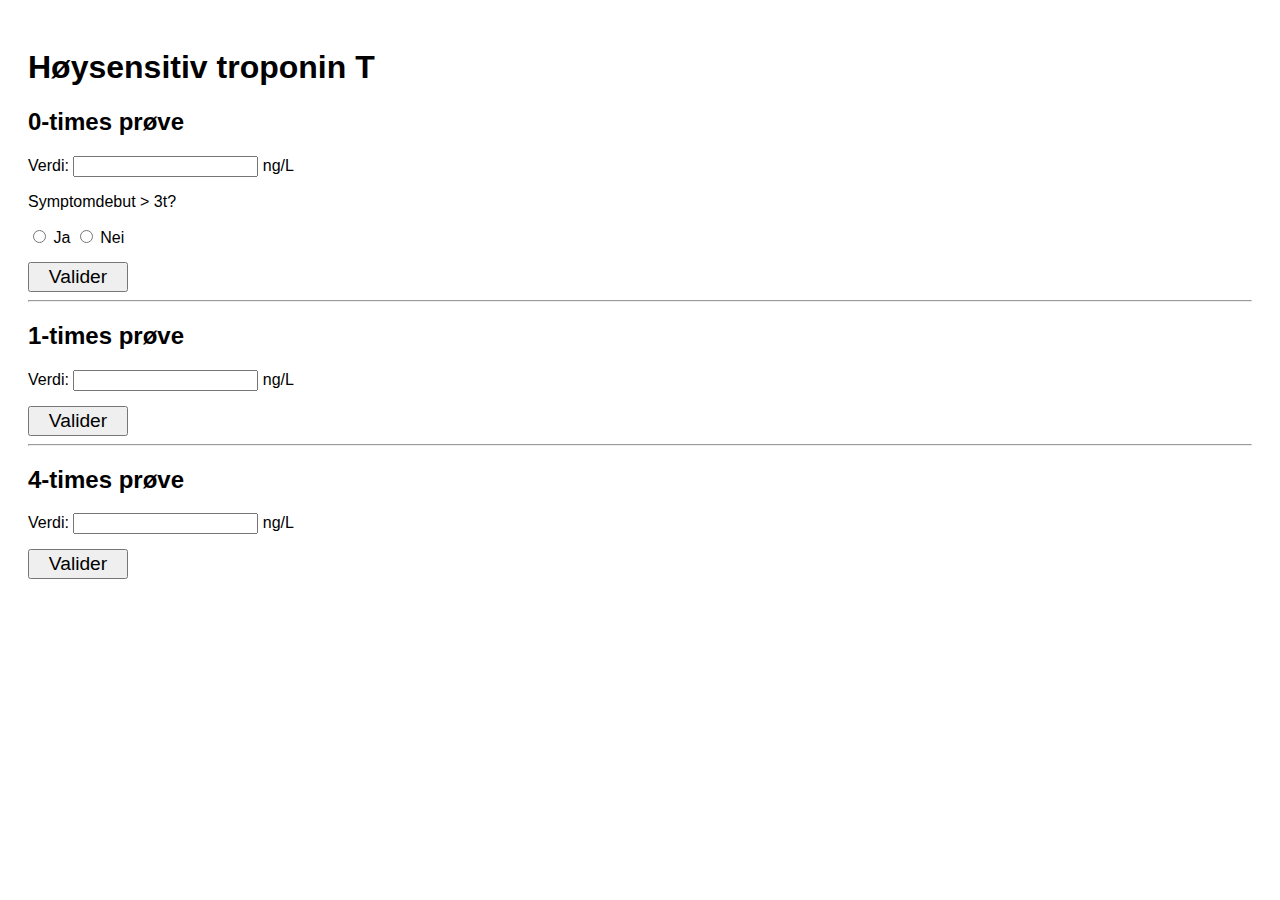
==== commit 8583e0ca: "testing a troponin form" ====
--- a/index.html
+++ b/index.html
@@ -1 +1,214 @@
-<!doctype html><html lang="en"><head><script async src="https://www.googletagmanager.com/gtag/js?id=UA-155732908-1"></script><script>function gtag(){dataLayer.push(arguments)}window.dataLayer=window.dataLayer||[],gtag("js",new Date),gtag("config","UA-155732908-1")</script><meta charset="utf-8"/><link rel="shortcut icon" href="/favicon.ico"/><meta name="viewport" content="width=device-width,initial-scale=1"/><meta name="theme-color" content="#000000"/><meta name="description" content="Henrik Molnes"/><link rel="apple-touch-icon" href="logo192.png"/><link rel="manifest" href="/manifest.json"/><title>Henrik Molnes</title><link href="/static/css/main.7a5c6216.chunk.css" rel="stylesheet"></head><body><noscript>You need to enable JavaScript to run this app.</noscript><div id="root"></div><script>!function(a){function e(e){for(var r,t,n=e[0],o=e[1],u=e[2],p=0,l=[];p<n.length;p++)t=n[p],Object.prototype.hasOwnProperty.call(i,t)&&i[t]&&l.push(i[t][0]),i[t]=0;for(r in o)Object.prototype.hasOwnProperty.call(o,r)&&(a[r]=o[r]);for(s&&s(e);l.length;)l.shift()();return c.push.apply(c,u||[]),f()}function f(){for(var e,r=0;r<c.length;r++){for(var t=c[r],n=!0,o=1;o<t.length;o++){var u=t[o];0!==i[u]&&(n=!1)}n&&(c.splice(r--,1),e=p(p.s=t[0]))}return e}var t={},i={1:0},c=[];function p(e){if(t[e])return t[e].exports;var r=t[e]={i:e,l:!1,exports:{}};return a[e].call(r.exports,r,r.exports,p),r.l=!0,r.exports}p.m=a,p.c=t,p.d=function(e,r,t){p.o(e,r)||Object.defineProperty(e,r,{enumerable:!0,get:t})},p.r=function(e){"undefined"!=typeof Symbol&&Symbol.toStringTag&&Object.defineProperty(e,Symbol.toStringTag,{value:"Module"}),Object.defineProperty(e,"__esModule",{value:!0})},p.t=function(r,e){if(1&e&&(r=p(r)),8&e)return r;if(4&e&&"object"==typeof r&&r&&r.__esModule)return r;var t=Object.create(null);if(p.r(t),Object.defineProperty(t,"default",{enumerable:!0,value:r}),2&e&&"string"!=typeof r)for(var n in r)p.d(t,n,function(e){return r[e]}.bind(null,n));return t},p.n=function(e){var r=e&&e.__esModule?function(){return e.default}:function(){return e};return p.d(r,"a",r),r},p.o=function(e,r){return Object.prototype.hasOwnProperty.call(e,r)},p.p="/";var r=window["webpackJsonpmy-app"]=window["webpackJsonpmy-app"]||[],n=r.push.bind(r);r.push=e,r=r.slice();for(var o=0;o<r.length;o++)e(r[o]);var s=n;f()}([])</script><script src="/static/js/2.5d65bece.chunk.js"></script><script src="/static/js/main.ff9ae214.chunk.js"></script></body></html>+<!DOCTYPE html>
+<html lang="en">
+  <head>
+    <meta charset="UTF-8">
+    <meta name="viewport" content="width=device-width, initial-scale=1.0">
+    <meta http-equiv="X-UA-Compatible" content="ie=edge">
+    <title>Troponin</title>
+    <style>
+        body {
+            font-family: Arial, Helvetica, sans-serif;
+            padding: 20px;
+        }
+        @keyframes blinker {  
+          50% { opacity: 0; }
+        }
+        .rule-in {
+            background-color: rgb(245, 97, 97);
+            display: inline-block;
+            width: 300px;
+            display: none;
+            padding-left: 10px;
+            margin-top: 20px;
+        }
+        .rule-out {
+            background-color: rgb(112, 207, 104);
+            display: inline-block;
+            width: 300px;
+            display: none;
+            padding-left: 10px;
+            margin-top: 20px;
+        }
+        .observation {
+            background-color: rgb(234, 234, 76);
+            display: inline-block;
+            width: 300px;
+            display: none;
+            padding-left: 10px;
+            margin-top: 20px;
+        }
+        .submit-button {
+            margin-top: 15px;
+            width: 100px;
+            height: 30px;
+            font-size: larger;
+        }
+    </style>
+  </head>
+  <body>
+    <main>
+        <h1>Høysensitiv troponin T</h1>
+        
+        <h2>0-times prøve</h2>
+        <form id="form0">
+            Verdi: <input type="number" name="value0" id="value0"> ng/L
+            <div>
+                <p>Symptomdebut > 3t?</p>
+                <input type="radio" id="symptoms_yes" name="symptoms" value="yes">
+                <label for="symptoms_yes">Ja</label>
+                <input type="radio" id="symptoms_no" name="symptoms" value="no">
+                <label for="symptoms_no">Nei</label>
+            </div>
+            <input type="submit" value="Valider" class="submit-button">
+        </form>
+        <div class="rule-in" id="rule-in0">
+            <h2>Rule in</h2>
+            <p>0-times verdi >= 52 ng/L</p>
+        </div>
+        <div class="rule-out" id="rule-out0">
+            <h2>Rule out</h2>
+            <p>0-times verdi < 5 ng/L og symptomdebut > 3t</p>
+        </div>
+        <div class="observation" id="observation0">
+            <h2>Observation</h2>
+            <p>Øvrige verdier</p>
+        </div>
+
+        <hr>
+        <h2>1-times prøve</h2>
+        <form id="form1">
+            Verdi: <input type="number" name="value1" id="value1"> ng/L
+            <br/>
+            <input type="submit" value="Valider" class="submit-button">
+        </form>
+        <div class="rule-in" id="rule-in1">
+            <h2>Rule in</h2>
+            <p>0/1-times verdi endring >= 5</p>
+        </div>
+        <div class="rule-out" id="rule-out1">
+            <h2>Rule out</h2>
+            <p>0-verdi < 12 ng/L og 0/1-times verdi < 3</p>
+        </div>
+        <div class="observation" id="observation1">
+            <h2>Observation</h2>
+            <p>Øvrige verdier</p>
+        </div>
+        <hr>
+        <h2>4-times prøve</h2>
+        <form id="form4">
+            Verdi: <input type="number" name="value4" id="value4"> ng/L
+            <br/>
+            <input type="submit" value="Valider" class="submit-button">
+        </form>
+        <div class="rule-in" id="rule-in4">
+            <h2>Rule in</h2>
+            <p>0/4-times endring >=6</p>
+        </div>
+        <div class="rule-out" id="rule-out4">
+            <h2>Rule out</h2>
+            <p>4-times verdi < 15 ng/L og 0/4-times verdi < 4</p>
+        </div>
+        <div class="observation" id="observation4">
+            <h2>Observation</h2>
+            <p>Øvrige verdier</p>
+        </div>
+    </main>
+	<script>
+        let form0 = document.getElementById("form0");
+        let form1 = document.getElementById("form1");
+        let form4 = document.getElementById("form4");
+
+        function getValue(element_id, message) {
+            let element = document.getElementById(element_id);
+            let value = element.value;
+            return value;
+        }
+
+        form0.addEventListener("submit", (e) => {
+            e.preventDefault();
+            document.getElementById('rule-out0').style.display = 'none';
+            document.getElementById('rule-in0').style.display = 'none';
+            document.getElementById('observation0').style.display = 'none';
+
+            let value0 = getValue("value0");
+            if (!value0) {
+                alert("Oppgi troponinverdi for 0-times prøven.");
+                return
+            }
+            let symptom;
+            if(document.getElementById('symptoms_yes').checked) {
+                symptom = true;
+            } else if((document.getElementById('symptoms_no').checked)){
+                symptom = false;
+            } else {
+                alert("Du må velge om symptomdebut oppstod for mer enn 3t siden, eller ikke.");
+                return
+            }
+
+            if (value0 < 5 && symptom) {
+                document.getElementById('rule-out0').style.display = 'inline-block';
+                // alert("Rule out");
+            } else if(value0 >= 52){
+                // alert("Rule in");
+                document.getElementById('rule-in0').style.display = 'inline-block';
+            } else {
+                // alert("Observation");
+                document.getElementById('observation0').style.display = 'inline-block';
+            }
+        });
+
+        form1.addEventListener("submit", (e) => {
+            e.preventDefault();
+            document.getElementById('rule-out1').style.display = 'none';
+            document.getElementById('rule-in1').style.display = 'none';
+            document.getElementById('observation1').style.display = 'none';
+    
+            let value0 = getValue("value0");
+            if (!value0) {
+                alert("Oppgi troponinverdi for 0-times prøven.");
+                return
+            }
+            let value1 = getValue("value1");
+            if (!value1) {
+                alert("Oppgi troponinverdi for 1-times prøven.");
+                return;
+            }
+            let delta = Math.abs(value1 - value0);
+            if (value0 < 12 && delta < 3) {
+                document.getElementById('rule-out1').style.display = 'inline-block';
+            } else if(delta >= 5){
+                document.getElementById('rule-in1').style.display = 'inline-block';
+            } else {
+                document.getElementById('observation1').style.display = 'inline-block';
+            }
+        });
+
+        form4.addEventListener("submit", (e) => {
+            e.preventDefault();
+            document.getElementById('rule-out4').style.display = 'none';
+            document.getElementById('rule-in4').style.display = 'none';
+            document.getElementById('observation4').style.display = 'none';
+    
+            let value0 = getValue("value0");
+            if (!value0) {
+                alert("Oppgi troponinverdi for 0-times prøven.");
+                return;
+            }
+
+            let value4 = getValue("value4");
+            if (!value4) {
+                alert("Oppgi troponinverdi for 4-times prøven.");
+                return;
+            }
+            let delta = Math.abs(value4 - value0);
+            if (value4 < 15 && delta < 4) {
+                document.getElementById('rule-out4').style.display = 'inline-block';
+            } else if(delta >= 6) {
+                document.getElementById('rule-in4').style.display = 'inline-block';
+            } else {
+                document.getElementById('observation4').style.display = 'inline-block';
+            }
+        });
+    </script>
+  </body>
+</html>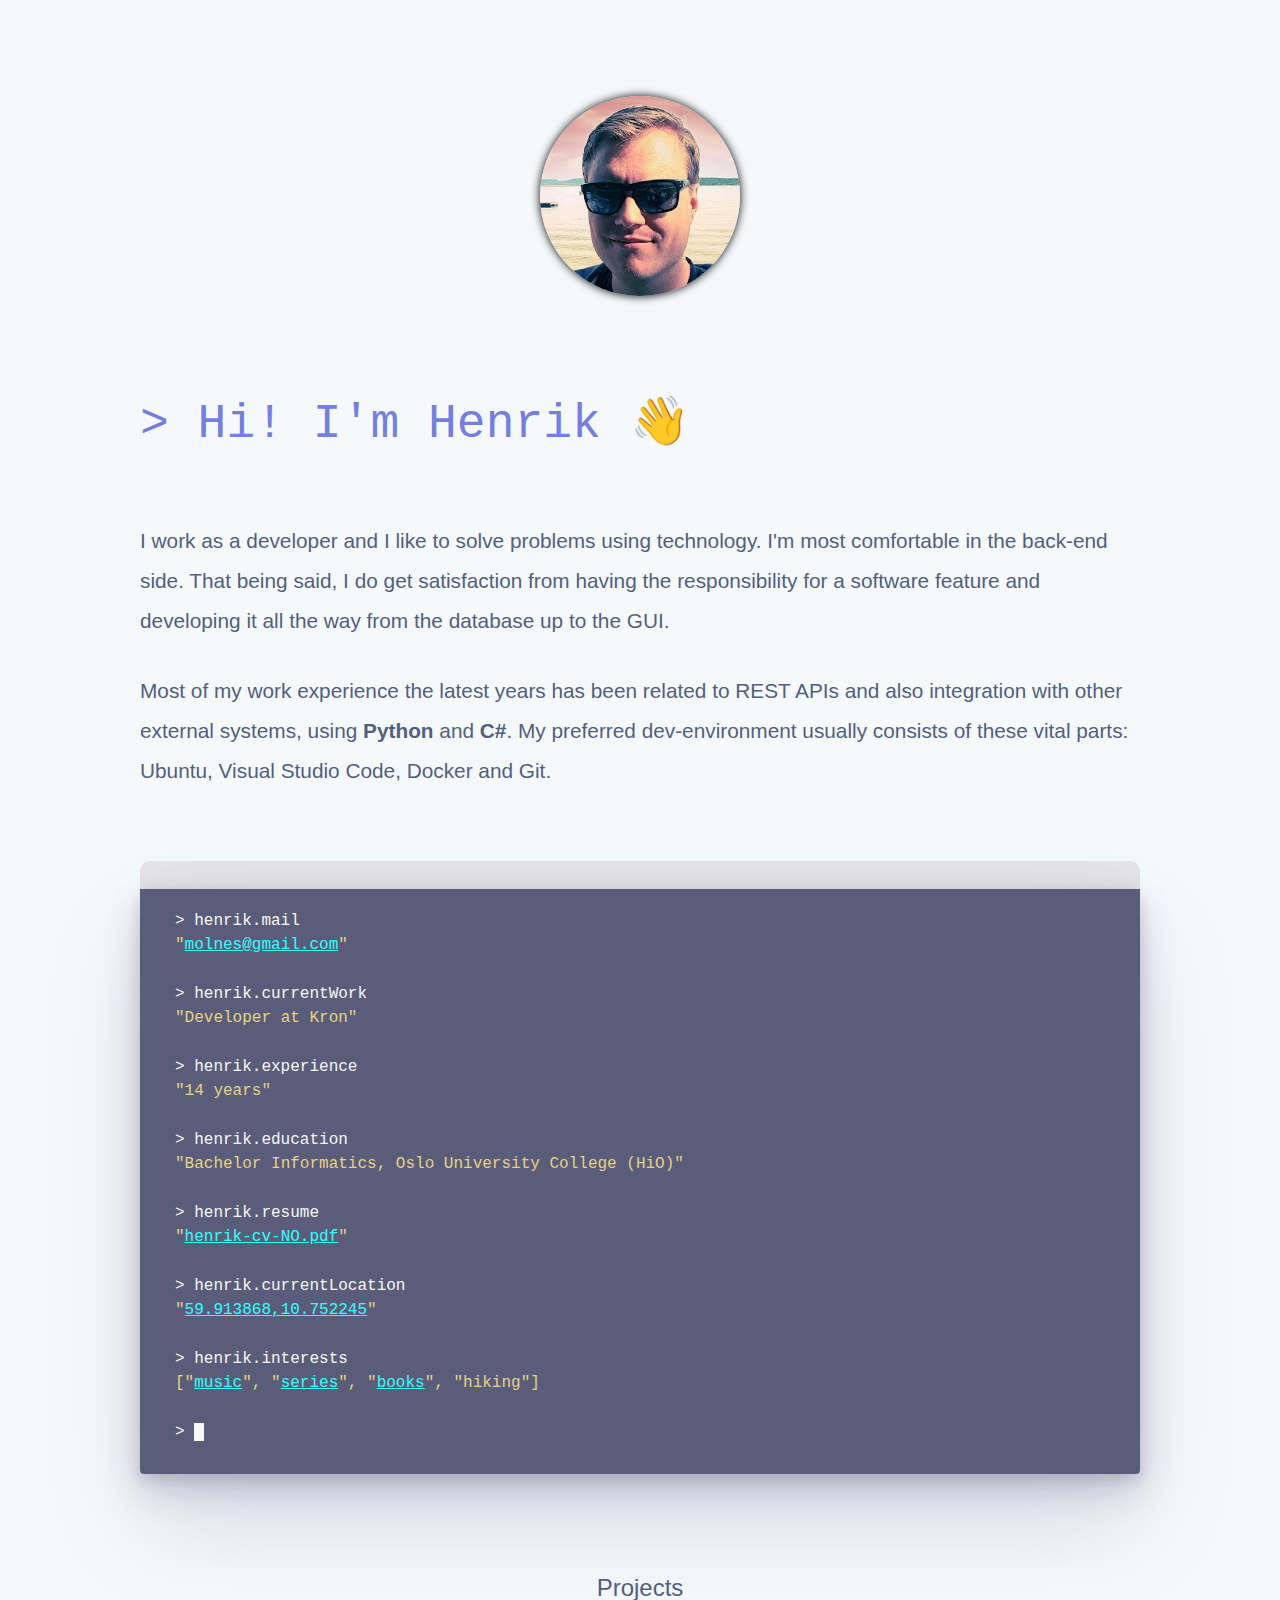
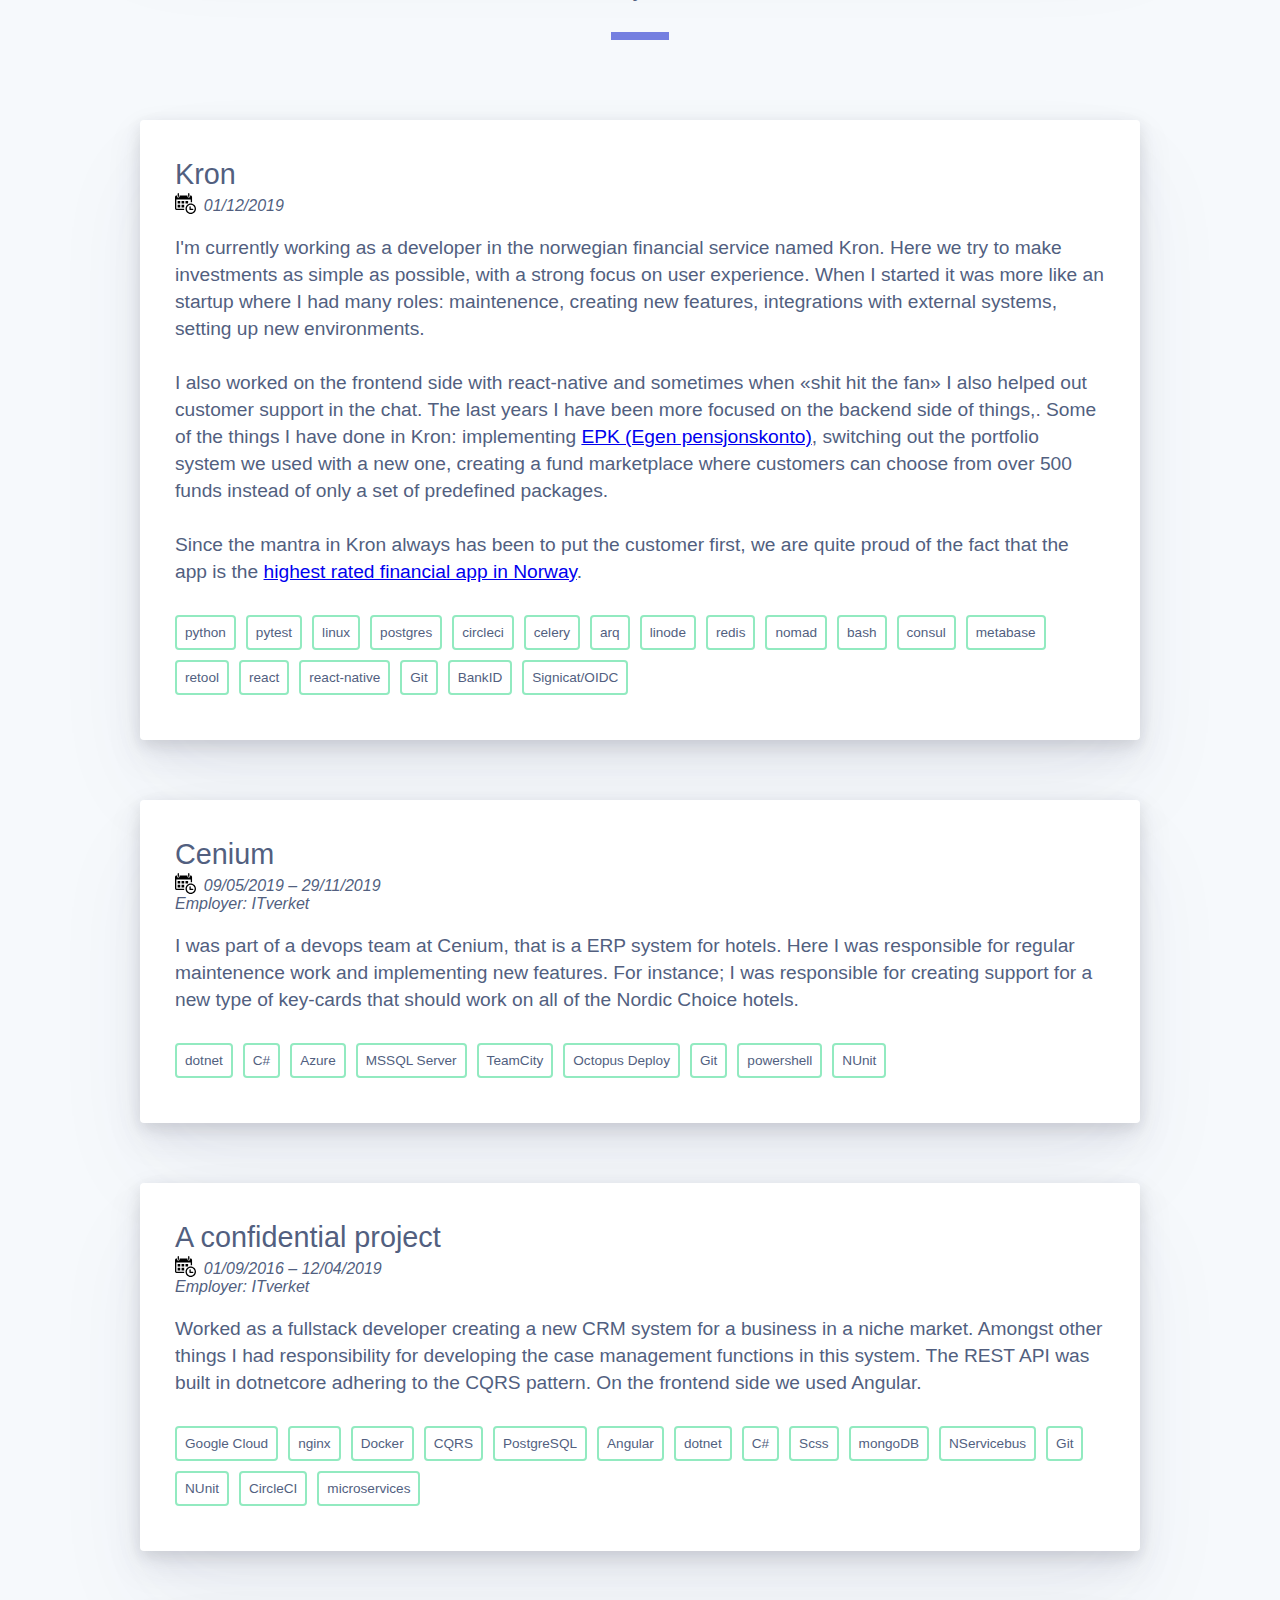
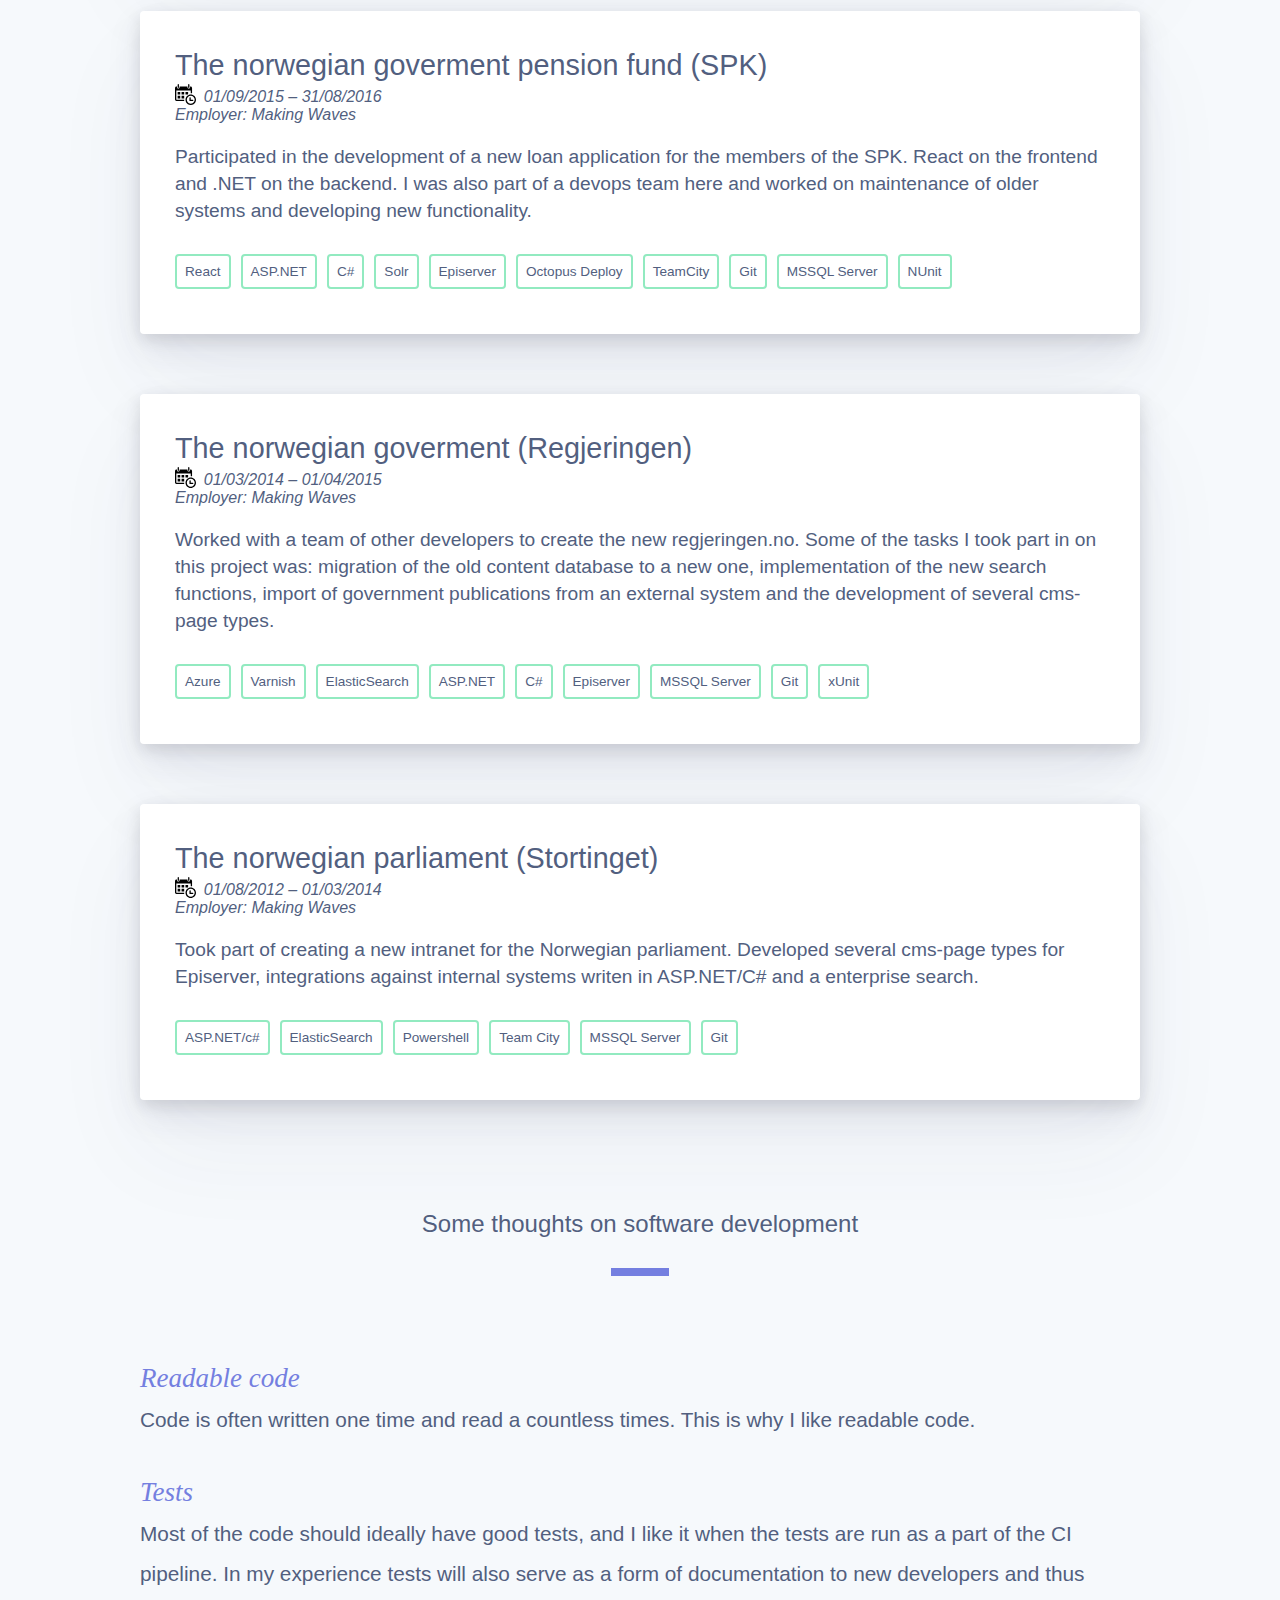
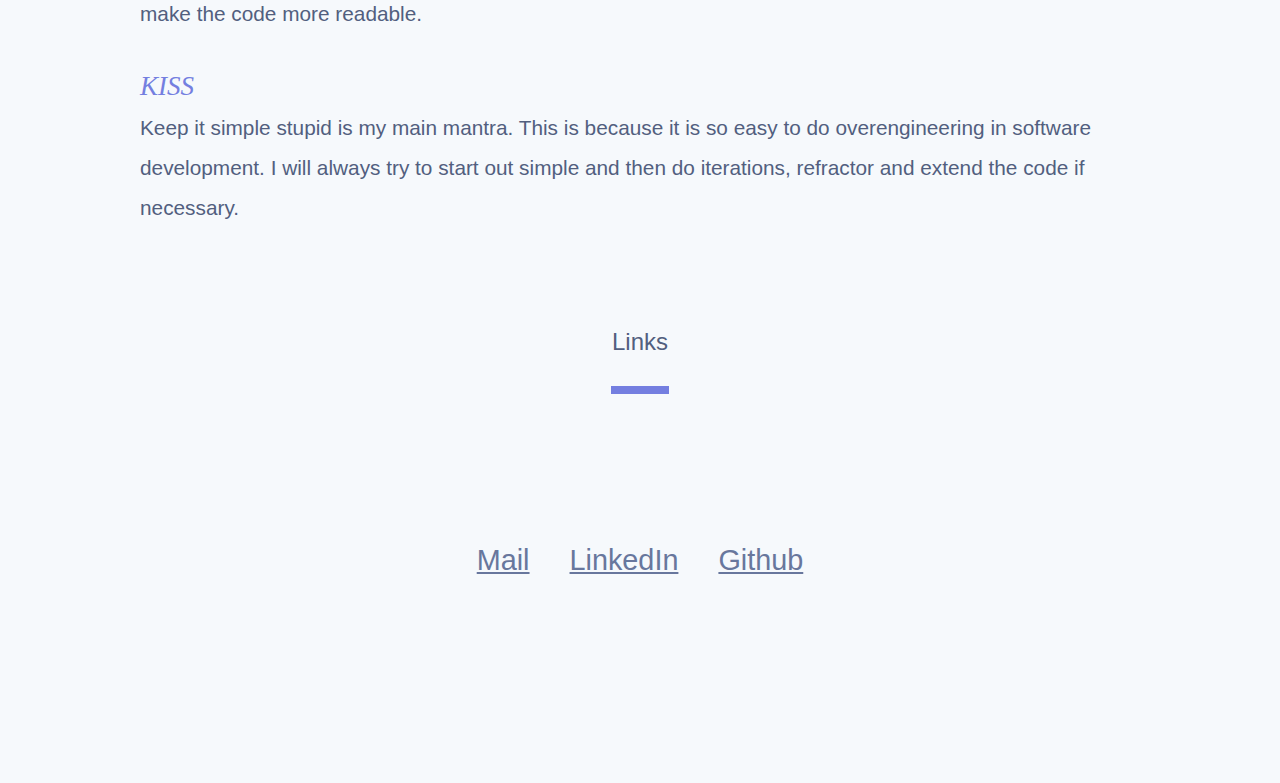
==== commit fb827ce5: "Add files via upload" ====
--- a/index.html
+++ b/index.html
@@ -1,214 +1 @@
-<!DOCTYPE html>
-<html lang="en">
-  <head>
-    <meta charset="UTF-8">
-    <meta name="viewport" content="width=device-width, initial-scale=1.0">
-    <meta http-equiv="X-UA-Compatible" content="ie=edge">
-    <title>Troponin</title>
-    <style>
-        body {
-            font-family: Arial, Helvetica, sans-serif;
-            padding: 20px;
-        }
-        @keyframes blinker {  
-          50% { opacity: 0; }
-        }
-        .rule-in {
-            background-color: rgb(245, 97, 97);
-            display: inline-block;
-            width: 300px;
-            display: none;
-            padding-left: 10px;
-            margin-top: 20px;
-        }
-        .rule-out {
-            background-color: rgb(112, 207, 104);
-            display: inline-block;
-            width: 300px;
-            display: none;
-            padding-left: 10px;
-            margin-top: 20px;
-        }
-        .observation {
-            background-color: rgb(234, 234, 76);
-            display: inline-block;
-            width: 300px;
-            display: none;
-            padding-left: 10px;
-            margin-top: 20px;
-        }
-        .submit-button {
-            margin-top: 15px;
-            width: 100px;
-            height: 30px;
-            font-size: larger;
-        }
-    </style>
-  </head>
-  <body>
-    <main>
-        <h1>Høysensitiv troponin T</h1>
-        
-        <h2>0-times prøve</h2>
-        <form id="form0">
-            Verdi: <input type="number" name="value0" id="value0"> ng/L
-            <div>
-                <p>Symptomdebut > 3t?</p>
-                <input type="radio" id="symptoms_yes" name="symptoms" value="yes">
-                <label for="symptoms_yes">Ja</label>
-                <input type="radio" id="symptoms_no" name="symptoms" value="no">
-                <label for="symptoms_no">Nei</label>
-            </div>
-            <input type="submit" value="Valider" class="submit-button">
-        </form>
-        <div class="rule-in" id="rule-in0">
-            <h2>Rule in</h2>
-            <p>0-times verdi >= 52 ng/L</p>
-        </div>
-        <div class="rule-out" id="rule-out0">
-            <h2>Rule out</h2>
-            <p>0-times verdi < 5 ng/L og symptomdebut > 3t</p>
-        </div>
-        <div class="observation" id="observation0">
-            <h2>Observation</h2>
-            <p>Øvrige verdier</p>
-        </div>
-
-        <hr>
-        <h2>1-times prøve</h2>
-        <form id="form1">
-            Verdi: <input type="number" name="value1" id="value1"> ng/L
-            <br/>
-            <input type="submit" value="Valider" class="submit-button">
-        </form>
-        <div class="rule-in" id="rule-in1">
-            <h2>Rule in</h2>
-            <p>0/1-times verdi endring >= 5</p>
-        </div>
-        <div class="rule-out" id="rule-out1">
-            <h2>Rule out</h2>
-            <p>0-verdi < 12 ng/L og 0/1-times verdi < 3</p>
-        </div>
-        <div class="observation" id="observation1">
-            <h2>Observation</h2>
-            <p>Øvrige verdier</p>
-        </div>
-        <hr>
-        <h2>4-times prøve</h2>
-        <form id="form4">
-            Verdi: <input type="number" name="value4" id="value4"> ng/L
-            <br/>
-            <input type="submit" value="Valider" class="submit-button">
-        </form>
-        <div class="rule-in" id="rule-in4">
-            <h2>Rule in</h2>
-            <p>0/4-times endring >=6</p>
-        </div>
-        <div class="rule-out" id="rule-out4">
-            <h2>Rule out</h2>
-            <p>4-times verdi < 15 ng/L og 0/4-times verdi < 4</p>
-        </div>
-        <div class="observation" id="observation4">
-            <h2>Observation</h2>
-            <p>Øvrige verdier</p>
-        </div>
-    </main>
-	<script>
-        let form0 = document.getElementById("form0");
-        let form1 = document.getElementById("form1");
-        let form4 = document.getElementById("form4");
-
-        function getValue(element_id, message) {
-            let element = document.getElementById(element_id);
-            let value = element.value;
-            return value;
-        }
-
-        form0.addEventListener("submit", (e) => {
-            e.preventDefault();
-            document.getElementById('rule-out0').style.display = 'none';
-            document.getElementById('rule-in0').style.display = 'none';
-            document.getElementById('observation0').style.display = 'none';
-
-            let value0 = getValue("value0");
-            if (!value0) {
-                alert("Oppgi troponinverdi for 0-times prøven.");
-                return
-            }
-            let symptom;
-            if(document.getElementById('symptoms_yes').checked) {
-                symptom = true;
-            } else if((document.getElementById('symptoms_no').checked)){
-                symptom = false;
-            } else {
-                alert("Du må velge om symptomdebut oppstod for mer enn 3t siden, eller ikke.");
-                return
-            }
-
-            if (value0 < 5 && symptom) {
-                document.getElementById('rule-out0').style.display = 'inline-block';
-                // alert("Rule out");
-            } else if(value0 >= 52){
-                // alert("Rule in");
-                document.getElementById('rule-in0').style.display = 'inline-block';
-            } else {
-                // alert("Observation");
-                document.getElementById('observation0').style.display = 'inline-block';
-            }
-        });
-
-        form1.addEventListener("submit", (e) => {
-            e.preventDefault();
-            document.getElementById('rule-out1').style.display = 'none';
-            document.getElementById('rule-in1').style.display = 'none';
-            document.getElementById('observation1').style.display = 'none';
-    
-            let value0 = getValue("value0");
-            if (!value0) {
-                alert("Oppgi troponinverdi for 0-times prøven.");
-                return
-            }
-            let value1 = getValue("value1");
-            if (!value1) {
-                alert("Oppgi troponinverdi for 1-times prøven.");
-                return;
-            }
-            let delta = Math.abs(value1 - value0);
-            if (value0 < 12 && delta < 3) {
-                document.getElementById('rule-out1').style.display = 'inline-block';
-            } else if(delta >= 5){
-                document.getElementById('rule-in1').style.display = 'inline-block';
-            } else {
-                document.getElementById('observation1').style.display = 'inline-block';
-            }
-        });
-
-        form4.addEventListener("submit", (e) => {
-            e.preventDefault();
-            document.getElementById('rule-out4').style.display = 'none';
-            document.getElementById('rule-in4').style.display = 'none';
-            document.getElementById('observation4').style.display = 'none';
-    
-            let value0 = getValue("value0");
-            if (!value0) {
-                alert("Oppgi troponinverdi for 0-times prøven.");
-                return;
-            }
-
-            let value4 = getValue("value4");
-            if (!value4) {
-                alert("Oppgi troponinverdi for 4-times prøven.");
-                return;
-            }
-            let delta = Math.abs(value4 - value0);
-            if (value4 < 15 && delta < 4) {
-                document.getElementById('rule-out4').style.display = 'inline-block';
-            } else if(delta >= 6) {
-                document.getElementById('rule-in4').style.display = 'inline-block';
-            } else {
-                document.getElementById('observation4').style.display = 'inline-block';
-            }
-        });
-    </script>
-  </body>
-</html>+<!doctype html><html lang="en"><head><script async src="https://www.googletagmanager.com/gtag/js?id=UA-155732908-1"></script><script>function gtag(){dataLayer.push(arguments)}window.dataLayer=window.dataLayer||[],gtag("js",new Date),gtag("config","UA-155732908-1")</script><meta charset="utf-8"/><link rel="shortcut icon" href="/favicon.ico"/><meta name="viewport" content="width=device-width,initial-scale=1"/><meta name="theme-color" content="#000000"/><meta name="description" content="Henrik Molnes"/><link rel="apple-touch-icon" href="logo192.png"/><link rel="manifest" href="/manifest.json"/><title>Henrik Molnes</title><link href="/static/css/main.7a5c6216.chunk.css" rel="stylesheet"></head><body><noscript>You need to enable JavaScript to run this app.</noscript><div id="root"></div><script>!function(a){function e(e){for(var r,t,n=e[0],o=e[1],u=e[2],p=0,l=[];p<n.length;p++)t=n[p],Object.prototype.hasOwnProperty.call(i,t)&&i[t]&&l.push(i[t][0]),i[t]=0;for(r in o)Object.prototype.hasOwnProperty.call(o,r)&&(a[r]=o[r]);for(s&&s(e);l.length;)l.shift()();return c.push.apply(c,u||[]),f()}function f(){for(var e,r=0;r<c.length;r++){for(var t=c[r],n=!0,o=1;o<t.length;o++){var u=t[o];0!==i[u]&&(n=!1)}n&&(c.splice(r--,1),e=p(p.s=t[0]))}return e}var t={},i={1:0},c=[];function p(e){if(t[e])return t[e].exports;var r=t[e]={i:e,l:!1,exports:{}};return a[e].call(r.exports,r,r.exports,p),r.l=!0,r.exports}p.m=a,p.c=t,p.d=function(e,r,t){p.o(e,r)||Object.defineProperty(e,r,{enumerable:!0,get:t})},p.r=function(e){"undefined"!=typeof Symbol&&Symbol.toStringTag&&Object.defineProperty(e,Symbol.toStringTag,{value:"Module"}),Object.defineProperty(e,"__esModule",{value:!0})},p.t=function(r,e){if(1&e&&(r=p(r)),8&e)return r;if(4&e&&"object"==typeof r&&r&&r.__esModule)return r;var t=Object.create(null);if(p.r(t),Object.defineProperty(t,"default",{enumerable:!0,value:r}),2&e&&"string"!=typeof r)for(var n in r)p.d(t,n,function(e){return r[e]}.bind(null,n));return t},p.n=function(e){var r=e&&e.__esModule?function(){return e.default}:function(){return e};return p.d(r,"a",r),r},p.o=function(e,r){return Object.prototype.hasOwnProperty.call(e,r)},p.p="/";var r=window["webpackJsonpmy-app"]=window["webpackJsonpmy-app"]||[],n=r.push.bind(r);r.push=e,r=r.slice();for(var o=0;o<r.length;o++)e(r[o]);var s=n;f()}([])</script><script src="/static/js/2.5d65bece.chunk.js"></script><script src="/static/js/main.ff9ae214.chunk.js"></script></body></html>--- a/static/css/main.7a5c6216.chunk.css
+++ b/static/css/main.7a5c6216.chunk.css
@@ -0,0 +1,2 @@
+body{background-color:#f6f9fc}.App{max-width:1000px;margin:0 auto;padding:0 40px}@media (min-width:320px) and (max-width:480px){.App{padding:0 15px}}.header{font-family:Monaco,Consolas,Lucida Console,monospace;font-size:3em;color:#747fe0;margin-bottom:7%}.intro,.intro>p{font-family:Camphor,Open Sans,Segoe UI,sans-serif;font-weight:400;line-height:40px;color:#525f7f;margin:80px 0}.intro{font-size:1.3em}.intro-sub{font-weight:400;font-size:1.3em;line-height:40px}.intro-sub,h2{font-family:Camphor,Open Sans,Segoe UI,sans-serif;color:#525f7f}h2{font-weight:500;font-size:1.5em;text-align:center;padding-top:50px;margin-top:50px;margin-bottom:80px}h2:after{content:" ";border:4px solid #747fe0;display:block;margin:30px auto 0;width:50px}.face{border-radius:50%;width:20%;display:block;margin:6em auto;box-shadow:0 0 10px #000}@media (min-width:320px) and (max-width:480px){.face{width:45%;margin-top:4em}}@media (min-width:481px) and (max-width:1000px){.face{width:30%;margin-top:4em}}.face:hover{-webkit-filter:blur(5px);filter:blur(5px)}.intro-sub>h3{color:#747fe0;font-family:"Droid serif",serif;font-size:1.3em;font-weight:400;font-style:italic;line-height:44px}.terminal{margin-top:7%}.terminal-header{height:28px;background-color:#e4e3e5;border-radius:10px 10px 0 0;display:flex;justify-content:flex-start;align-items:center}.terminal-container{background-color:#5a5d7a;border-radius:0 0 4px 4px;box-shadow:0 50px 100px rgba(50,50,93,.15),0 15px 35px rgba(50,50,93,.2),0 5px 15px rgba(0,0,0,.12);font-family:Monaco,Consolas,Lucida Console,monospace;padding-bottom:.5%;padding-top:2%}.terminal-line{margin-bottom:25px;margin-left:35px;margin-right:35px;line-height:24px}.terminal-command:before{content:">\A0"}.terminal-command{color:#f7f7f7}.terminal-print{color:#e7d184}.terminal-print a{color:#35feff}.terminal-print a:hover{color:#747fe0}.char{background:#f7f7f7;-webkit-animation:blinker 1.2s linear infinite;animation:blinker 1.2s linear infinite}@-webkit-keyframes blinker{50%{opacity:0}}@keyframes blinker{50%{opacity:0}}.projects{font-family:Camphor,Open Sans,Segoe UI,sans-serif}.project{position:relative;flex-direction:row;justify-content:flex-end;margin-bottom:60px;background-color:#fff;border-radius:4px;box-shadow:0 50px 100px rgba(50,50,93,.05),0 15px 35px rgba(50,50,93,.1),0 5px 15px rgba(0,0,0,.1);overflow:hidden;width:100%;padding:35px;box-sizing:border-box}.project .technologies{display:flex;flex-wrap:wrap}.project .technologies span{border-radius:4px;border:2px solid #92eac0;padding:8px;margin-right:10px;margin-bottom:10px;font-family:Camphor,Open Sans,Segoe UI,sans-serif;font-size:.85em;color:#525f7f}p{margin-bottom:30px;line-height:27px;color:#525f7f;font-size:1.2em}.date,.employer{color:#525f7f;font-style:italic;font-size:1em}h3{font-weight:500;font-size:1.8em;line-height:38px;color:#525f7f;margin-top:0;margin-bottom:0}.calendar-icon{width:1.3em;vertical-align:text-bottom;margin-right:.5em}.links{font-family:Camphor,Open Sans,Segoe UI,sans-serif;font-size:1.2em;text-align:center;margin-top:150px;padding-bottom:200px;justify-content:center}.links a{margin-right:2%;text-decoration:underline;font-size:1.5em;margin-left:2%;display:inline-block}.links a,.links a:visited{color:#68779d}.links a:hover{color:#747fe0;-webkit-text-decoration-style:double;text-decoration-style:double}.links a:active{color:#000}.links div{margin-bottom:3%}
+/*# sourceMappingURL=main.7a5c6216.chunk.css.map */